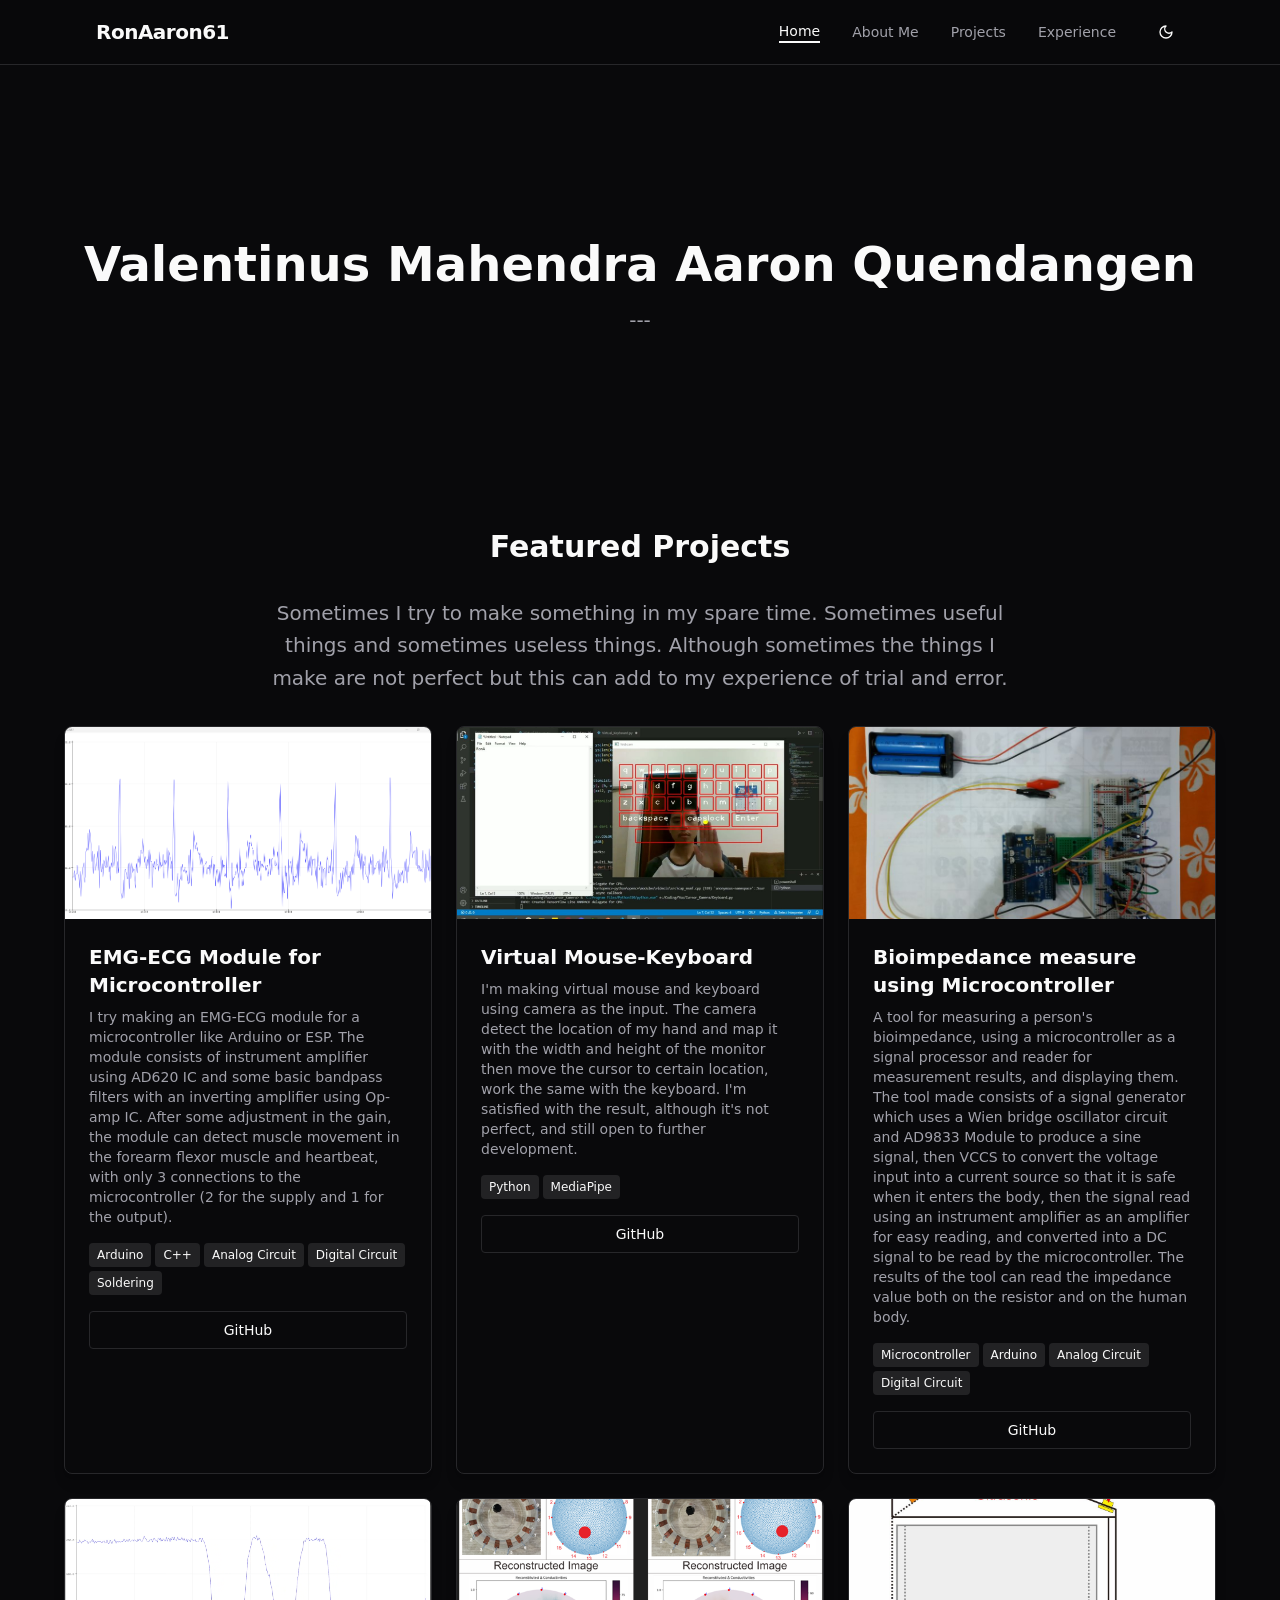
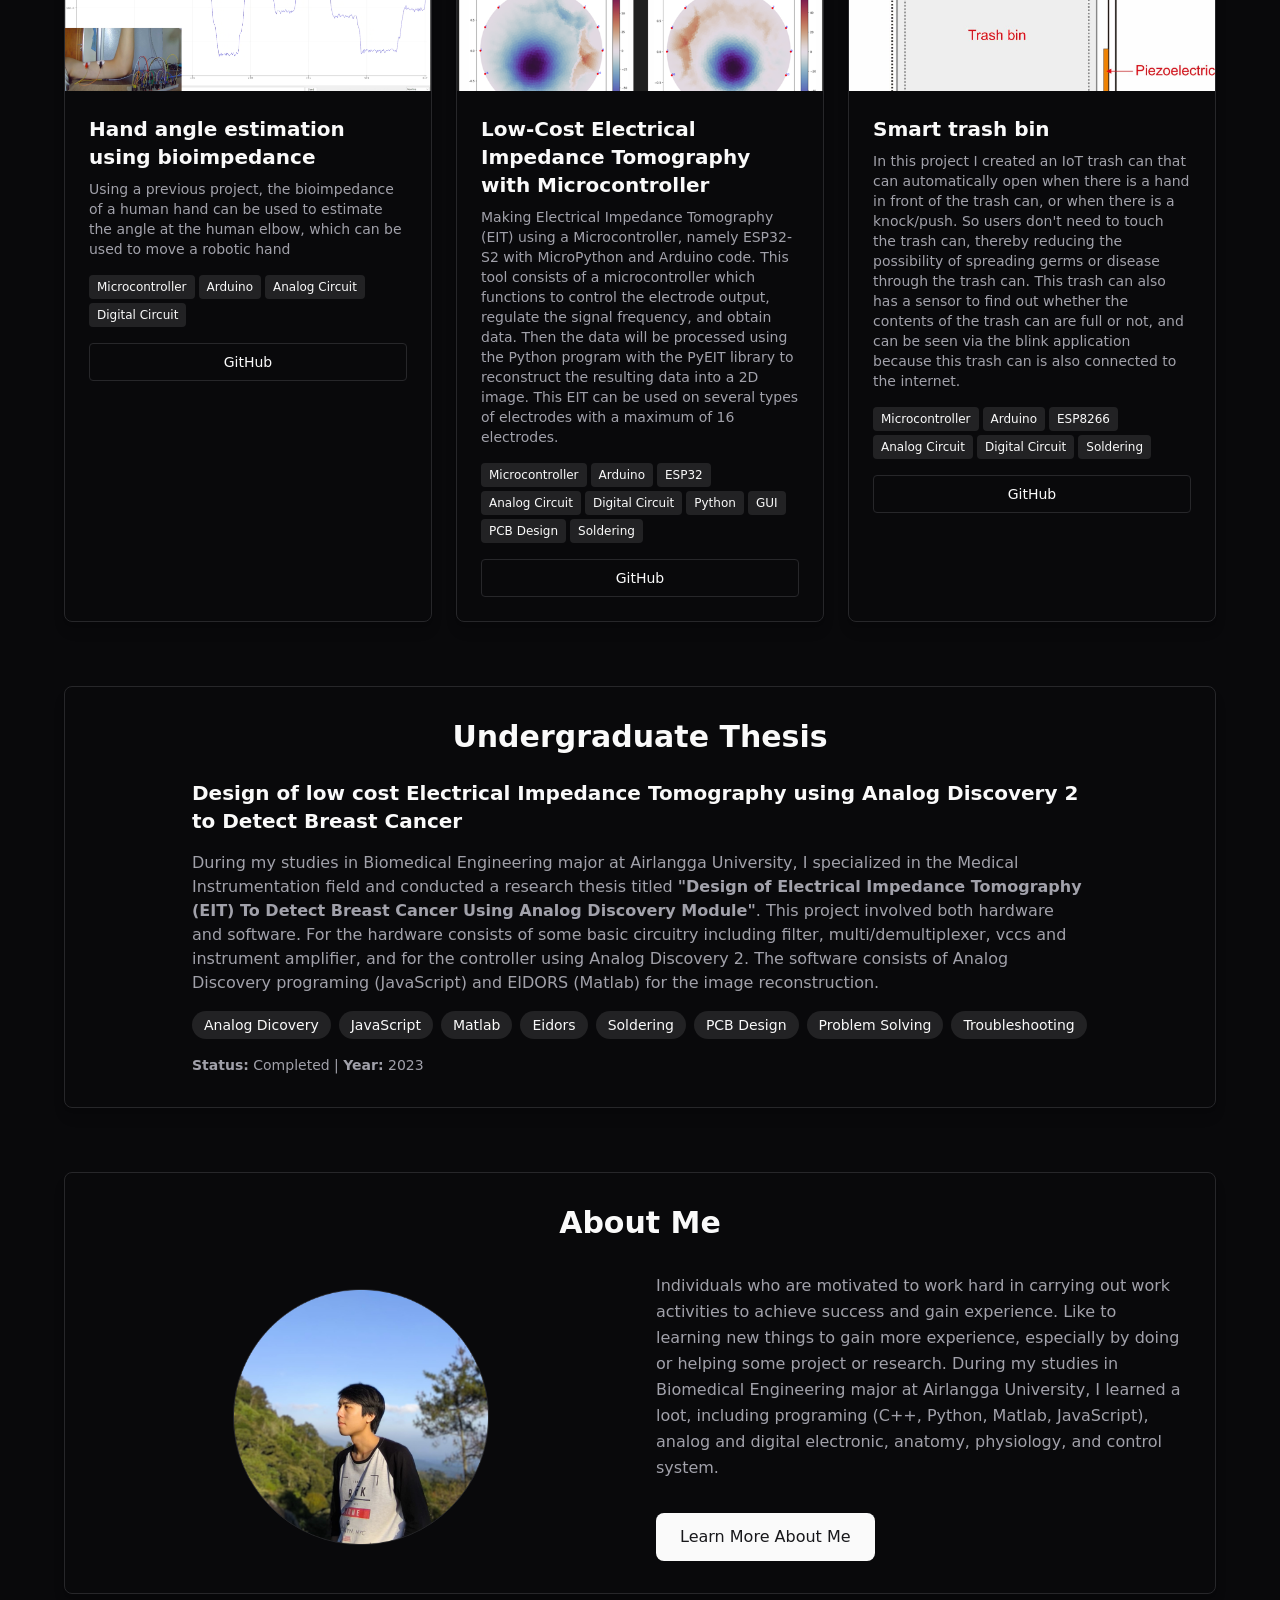
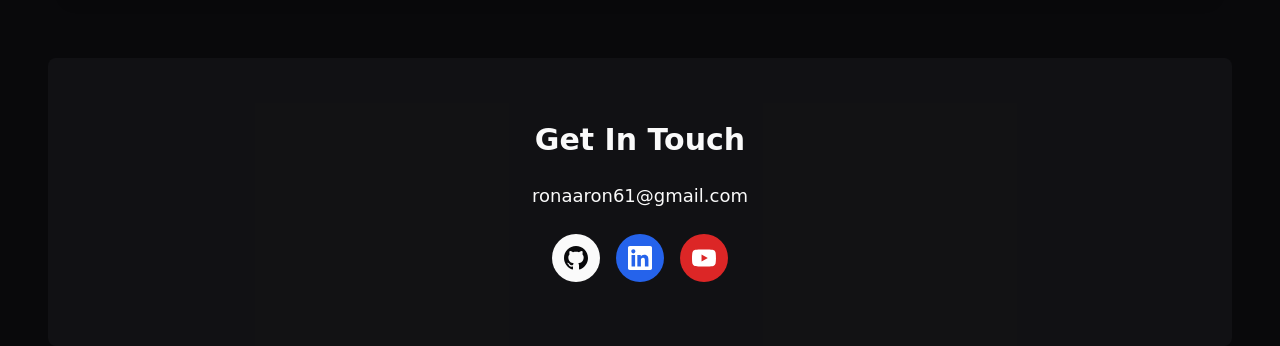
==== index.html @ f3588065 "Demo Link Updated" ====
<!DOCTYPE html>
<html lang="en">

<head>
  <meta charset="UTF-8" />
  <meta name="viewport" content="width=device-width, initial-scale=1.0" />
  <title>RonAaron61</title>
  <meta name="description"
    content="ronaaron, ronaaron61, eit, electrical impedance tomography, valentinus mahendra aaron quendangen" />
  <link rel="icon" type="image/x-icon" href="/logo_placeholder.ico" />
  <link rel="icon" href="/favicon.ico">
  <meta name="author" content="Lovable" />

  <meta property="og:title" content="obsidian-folio-nightfall" />
  <meta property="og:description" content="vmaq" />
  <meta property="og:type" content="website" />
  <meta property="og:image" content="/logo_placeholder.ico" />
  <script type="module" crossorigin src="/assets/index-S29OQeHB.js"></script>
  <link rel="stylesheet" crossorigin href="/assets/index-B8aSHGaf.css">
</head>

<body>
  <div id="root"></div>
</body>

</html>
---- assets/index-B8aSHGaf.css ----
*,:before,:after{--tw-border-spacing-x: 0;--tw-border-spacing-y: 0;--tw-translate-x: 0;--tw-translate-y: 0;--tw-rotate: 0;--tw-skew-x: 0;--tw-skew-y: 0;--tw-scale-x: 1;--tw-scale-y: 1;--tw-pan-x: ;--tw-pan-y: ;--tw-pinch-zoom: ;--tw-scroll-snap-strictness: proximity;--tw-gradient-from-position: ;--tw-gradient-via-position: ;--tw-gradient-to-position: ;--tw-ordinal: ;--tw-slashed-zero: ;--tw-numeric-figure: ;--tw-numeric-spacing: ;--tw-numeric-fraction: ;--tw-ring-inset: ;--tw-ring-offset-width: 0px;--tw-ring-offset-color: #fff;--tw-ring-color: rgb(59 130 246 / .5);--tw-ring-offset-shadow: 0 0 #0000;--tw-ring-shadow: 0 0 #0000;--tw-shadow: 0 0 #0000;--tw-shadow-colored: 0 0 #0000;--tw-blur: ;--tw-brightness: ;--tw-contrast: ;--tw-grayscale: ;--tw-hue-rotate: ;--tw-invert: ;--tw-saturate: ;--tw-sepia: ;--tw-drop-shadow: ;--tw-backdrop-blur: ;--tw-backdrop-brightness: ;--tw-backdrop-contrast: ;--tw-backdrop-grayscale: ;--tw-backdrop-hue-rotate: ;--tw-backdrop-invert: ;--tw-backdrop-opacity: ;--tw-backdrop-saturate: ;--tw-backdrop-sepia: ;--tw-contain-size: ;--tw-contain-layout: ;--tw-contain-paint: ;--tw-contain-style: }::backdrop{--tw-border-spacing-x: 0;--tw-border-spacing-y: 0;--tw-translate-x: 0;--tw-translate-y: 0;--tw-rotate: 0;--tw-skew-x: 0;--tw-skew-y: 0;--tw-scale-x: 1;--tw-scale-y: 1;--tw-pan-x: ;--tw-pan-y: ;--tw-pinch-zoom: ;--tw-scroll-snap-strictness: proximity;--tw-gradient-from-position: ;--tw-gradient-via-position: ;--tw-gradient-to-position: ;--tw-ordinal: ;--tw-slashed-zero: ;--tw-numeric-figure: ;--tw-numeric-spacing: ;--tw-numeric-fraction: ;--tw-ring-inset: ;--tw-ring-offset-width: 0px;--tw-ring-offset-color: #fff;--tw-ring-color: rgb(59 130 246 / .5);--tw-ring-offset-shadow: 0 0 #0000;--tw-ring-shadow: 0 0 #0000;--tw-shadow: 0 0 #0000;--tw-shadow-colored: 0 0 #0000;--tw-blur: ;--tw-brightness: ;--tw-contrast: ;--tw-grayscale: ;--tw-hue-rotate: ;--tw-invert: ;--tw-saturate: ;--tw-sepia: ;--tw-drop-shadow: ;--tw-backdrop-blur: ;--tw-backdrop-brightness: ;--tw-backdrop-contrast: ;--tw-backdrop-grayscale: ;--tw-backdrop-hue-rotate: ;--tw-backdrop-invert: ;--tw-backdrop-opacity: ;--tw-backdrop-saturate: ;--tw-backdrop-sepia: ;--tw-contain-size: ;--tw-contain-layout: ;--tw-contain-paint: ;--tw-contain-style: }*,:before,:after{box-sizing:border-box;border-width:0;border-style:solid;border-color:#e5e7eb}:before,:after{--tw-content: ""}html,:host{line-height:1.5;-webkit-text-size-adjust:100%;-moz-tab-size:4;-o-tab-size:4;tab-size:4;font-family:ui-sans-serif,system-ui,sans-serif,"Apple Color Emoji","Segoe UI Emoji",Segoe UI Symbol,"Noto Color Emoji";font-feature-settings:normal;font-variation-settings:normal;-webkit-tap-highlight-color:transparent}body{margin:0;line-height:inherit}hr{height:0;color:inherit;border-top-width:1px}abbr:where([title]){-webkit-text-decoration:underline dotted;text-decoration:underline dotted}h1,h2,h3,h4,h5,h6{font-size:inherit;font-weight:inherit}a{color:inherit;text-decoration:inherit}b,strong{font-weight:bolder}code,kbd,samp,pre{font-family:ui-monospace,SFMono-Regular,Menlo,Monaco,Consolas,Liberation Mono,Courier New,monospace;font-feature-settings:normal;font-variation-settings:normal;font-size:1em}small{font-size:80%}sub,sup{font-size:75%;line-height:0;position:relative;vertical-align:baseline}sub{bottom:-.25em}sup{top:-.5em}table{text-indent:0;border-color:inherit;border-collapse:collapse}button,input,optgroup,select,textarea{font-family:inherit;font-feature-settings:inherit;font-variation-settings:inherit;font-size:100%;font-weight:inherit;line-height:inherit;letter-spacing:inherit;color:inherit;margin:0;padding:0}button,select{text-transform:none}button,input:where([type=button]),input:where([type=reset]),input:where([type=submit]){-webkit-appearance:button;background-color:transparent;background-image:none}:-moz-focusring{outline:auto}:-moz-ui-invalid{box-shadow:none}progress{vertical-align:baseline}::-webkit-inner-spin-button,::-webkit-outer-spin-button{height:auto}[type=search]{-webkit-appearance:textfield;outline-offset:-2px}::-webkit-search-decoration{-webkit-appearance:none}::-webkit-file-upload-button{-webkit-appearance:button;font:inherit}summary{display:list-item}blockquote,dl,dd,h1,h2,h3,h4,h5,h6,hr,figure,p,pre{margin:0}fieldset{margin:0;padding:0}legend{padding:0}ol,ul,menu{list-style:none;margin:0;padding:0}dialog{padding:0}textarea{resize:vertical}input::-moz-placeholder,textarea::-moz-placeholder{opacity:1;color:#9ca3af}input::placeholder,textarea::placeholder{opacity:1;color:#9ca3af}button,[role=button]{cursor:pointer}:disabled{cursor:default}img,svg,video,canvas,audio,iframe,embed,object{display:block;vertical-align:middle}img,video{max-width:100%;height:auto}[hidden]:where(:not([hidden=until-found])){display:none}:root{--background: 0 0% 100%;--foreground: 240 10% 3.9%;--card: 0 0% 100%;--card-foreground: 240 10% 3.9%;--popover: 0 0% 100%;--popover-foreground: 240 10% 3.9%;--primary: 240 5.9% 10%;--primary-foreground: 0 0% 98%;--secondary: 240 4.8% 95.9%;--secondary-foreground: 240 5.9% 10%;--muted: 240 4.8% 95.9%;--muted-foreground: 240 3.8% 46.1%;--accent: 240 4.8% 95.9%;--accent-foreground: 240 5.9% 10%;--destructive: 0 84.2% 60.2%;--destructive-foreground: 0 0% 98%;--border: 240 5.9% 90%;--input: 240 5.9% 90%;--ring: 240 5.9% 10%;--radius: .5rem;--sidebar-background: 0 0% 98%;--sidebar-foreground: 240 5.3% 26.1%;--sidebar-primary: 240 5.9% 10%;--sidebar-primary-foreground: 0 0% 98%;--sidebar-accent: 240 4.8% 95.9%;--sidebar-accent-foreground: 240 5.9% 10%;--sidebar-border: 220 13% 91%;--sidebar-ring: 217.2 91.2% 59.8%}.dark{--background: 240 10% 3.9%;--foreground: 0 0% 98%;--card: 240 10% 3.9%;--card-foreground: 0 0% 98%;--popover: 240 10% 3.9%;--popover-foreground: 0 0% 98%;--primary: 0 0% 98%;--primary-foreground: 240 5.9% 10%;--secondary: 240 3.7% 15.9%;--secondary-foreground: 0 0% 98%;--muted: 240 3.7% 15.9%;--muted-foreground: 240 5% 64.9%;--accent: 240 3.7% 15.9%;--accent-foreground: 0 0% 98%;--destructive: 0 62.8% 30.6%;--destructive-foreground: 0 0% 98%;--border: 240 3.7% 15.9%;--input: 240 3.7% 15.9%;--ring: 240 4.9% 83.9%;--sidebar-background: 240 5.9% 10%;--sidebar-foreground: 240 4.8% 95.9%;--sidebar-primary: 224.3 76.3% 48%;--sidebar-primary-foreground: 0 0% 100%;--sidebar-accent: 240 3.7% 15.9%;--sidebar-accent-foreground: 240 4.8% 95.9%;--sidebar-border: 240 3.7% 15.9%;--sidebar-ring: 217.2 91.2% 59.8%}*{border-color:hsl(var(--border))}body{background-color:hsl(var(--background));color:hsl(var(--foreground))}.sr-only{position:absolute;width:1px;height:1px;padding:0;margin:-1px;overflow:hidden;clip:rect(0,0,0,0);white-space:nowrap;border-width:0}.pointer-events-none{pointer-events:none}.pointer-events-auto{pointer-events:auto}.visible{visibility:visible}.invisible{visibility:hidden}.fixed{position:fixed}.absolute{position:absolute}.relative{position:relative}.inset-0{top:0;right:0;bottom:0;left:0}.inset-x-0{left:0;right:0}.inset-y-0{top:0;bottom:0}.-bottom-12{bottom:-3rem}.-left-12{left:-3rem}.-right-12{right:-3rem}.-top-12{top:-3rem}.bottom-0{bottom:0}.left-0{left:0}.left-1{left:.25rem}.left-1\/2{left:50%}.left-2{left:.5rem}.left-\[50\%\]{left:50%}.right-0{right:0}.right-1{right:.25rem}.right-2{right:.5rem}.right-3{right:.75rem}.right-4{right:1rem}.top-0{top:0}.top-1\.5{top:.375rem}.top-1\/2{top:50%}.top-2{top:.5rem}.top-3\.5{top:.875rem}.top-4{top:1rem}.top-\[1px\]{top:1px}.top-\[50\%\]{top:50%}.top-\[60\%\]{top:60%}.top-full{top:100%}.z-10{z-index:10}.z-20{z-index:20}.z-50{z-index:50}.z-\[100\]{z-index:100}.z-\[1\]{z-index:1}.-mx-1{margin-left:-.25rem;margin-right:-.25rem}.-mx-4{margin-left:-1rem;margin-right:-1rem}.mx-2{margin-left:.5rem;margin-right:.5rem}.mx-3\.5{margin-left:.875rem;margin-right:.875rem}.mx-auto{margin-left:auto;margin-right:auto}.my-0\.5{margin-top:.125rem;margin-bottom:.125rem}.my-1{margin-top:.25rem;margin-bottom:.25rem}.-ml-4{margin-left:-1rem}.-mt-4{margin-top:-1rem}.mb-1{margin-bottom:.25rem}.mb-12{margin-bottom:3rem}.mb-16{margin-bottom:4rem}.mb-2{margin-bottom:.5rem}.mb-3{margin-bottom:.75rem}.mb-4{margin-bottom:1rem}.mb-48{margin-bottom:12rem}.mb-5{margin-bottom:1.25rem}.mb-6{margin-bottom:1.5rem}.mb-8{margin-bottom:2rem}.ml-1{margin-left:.25rem}.ml-auto{margin-left:auto}.mr-2{margin-right:.5rem}.mt-0{margin-top:0}.mt-1{margin-top:.25rem}.mt-1\.5{margin-top:.375rem}.mt-14{margin-top:3.5rem}.mt-16{margin-top:4rem}.mt-2{margin-top:.5rem}.mt-24{margin-top:6rem}.mt-4{margin-top:1rem}.mt-40{margin-top:10rem}.mt-6{margin-top:1.5rem}.mt-auto{margin-top:auto}.block{display:block}.inline-block{display:inline-block}.flex{display:flex}.inline-flex{display:inline-flex}.table{display:table}.grid{display:grid}.contents{display:contents}.hidden{display:none}.aspect-square{aspect-ratio:1 / 1}.aspect-video{aspect-ratio:16 / 9}.size-4{width:1rem;height:1rem}.h-1\.5{height:.375rem}.h-10{height:2.5rem}.h-11{height:2.75rem}.h-12{height:3rem}.h-16{height:4rem}.h-2{height:.5rem}.h-2\.5{height:.625rem}.h-24{height:6rem}.h-3{height:.75rem}.h-3\.5{height:.875rem}.h-4{height:1rem}.h-48{height:12rem}.h-5{height:1.25rem}.h-6{height:1.5rem}.h-64{height:16rem}.h-7{height:1.75rem}.h-8{height:2rem}.h-9{height:2.25rem}.h-\[1\.2rem\]{height:1.2rem}.h-\[1px\]{height:1px}.h-\[var\(--radix-navigation-menu-viewport-height\)\]{height:var(--radix-navigation-menu-viewport-height)}.h-\[var\(--radix-select-trigger-height\)\]{height:var(--radix-select-trigger-height)}.h-auto{height:auto}.h-full{height:100%}.h-px{height:1px}.h-svh{height:100svh}.max-h-96{max-height:24rem}.max-h-\[300px\]{max-height:300px}.max-h-full{max-height:100%}.max-h-screen{max-height:100vh}.min-h-0{min-height:0px}.min-h-\[80px\]{min-height:80px}.min-h-screen{min-height:100vh}.min-h-svh{min-height:100svh}.w-0{width:0px}.w-1{width:.25rem}.w-10{width:2.5rem}.w-11{width:2.75rem}.w-12{width:3rem}.w-2{width:.5rem}.w-2\.5{width:.625rem}.w-24{width:6rem}.w-3{width:.75rem}.w-3\.5{width:.875rem}.w-3\/4{width:75%}.w-4{width:1rem}.w-5{width:1.25rem}.w-6{width:1.5rem}.w-64{width:16rem}.w-7{width:1.75rem}.w-72{width:18rem}.w-8{width:2rem}.w-9{width:2.25rem}.w-\[--sidebar-width\]{width:var(--sidebar-width)}.w-\[1\.2rem\]{width:1.2rem}.w-\[100px\]{width:100px}.w-\[1px\]{width:1px}.w-auto{width:auto}.w-full{width:100%}.w-max{width:-moz-max-content;width:max-content}.w-px{width:1px}.min-w-0{min-width:0px}.min-w-5{min-width:1.25rem}.min-w-\[12rem\]{min-width:12rem}.min-w-\[8rem\]{min-width:8rem}.min-w-\[var\(--radix-select-trigger-width\)\]{min-width:var(--radix-select-trigger-width)}.max-w-2xl{max-width:42rem}.max-w-3xl{max-width:48rem}.max-w-4xl{max-width:56rem}.max-w-6xl{max-width:72rem}.max-w-\[--skeleton-width\]{max-width:var(--skeleton-width)}.max-w-full{max-width:100%}.max-w-lg{max-width:32rem}.max-w-max{max-width:-moz-max-content;max-width:max-content}.flex-1{flex:1 1 0%}.flex-shrink-0,.shrink-0{flex-shrink:0}.grow{flex-grow:1}.grow-0{flex-grow:0}.basis-full{flex-basis:100%}.caption-bottom{caption-side:bottom}.border-collapse{border-collapse:collapse}.-translate-x-1\/2{--tw-translate-x: -50%;transform:translate(var(--tw-translate-x),var(--tw-translate-y)) rotate(var(--tw-rotate)) skew(var(--tw-skew-x)) skewY(var(--tw-skew-y)) scaleX(var(--tw-scale-x)) scaleY(var(--tw-scale-y))}.-translate-x-px{--tw-translate-x: -1px;transform:translate(var(--tw-translate-x),var(--tw-translate-y)) rotate(var(--tw-rotate)) skew(var(--tw-skew-x)) skewY(var(--tw-skew-y)) scaleX(var(--tw-scale-x)) scaleY(var(--tw-scale-y))}.-translate-y-1\/2{--tw-translate-y: -50%;transform:translate(var(--tw-translate-x),var(--tw-translate-y)) rotate(var(--tw-rotate)) skew(var(--tw-skew-x)) skewY(var(--tw-skew-y)) scaleX(var(--tw-scale-x)) scaleY(var(--tw-scale-y))}.translate-x-\[-50\%\]{--tw-translate-x: -50%;transform:translate(var(--tw-translate-x),var(--tw-translate-y)) rotate(var(--tw-rotate)) skew(var(--tw-skew-x)) skewY(var(--tw-skew-y)) scaleX(var(--tw-scale-x)) scaleY(var(--tw-scale-y))}.translate-x-px{--tw-translate-x: 1px;transform:translate(var(--tw-translate-x),var(--tw-translate-y)) rotate(var(--tw-rotate)) skew(var(--tw-skew-x)) skewY(var(--tw-skew-y)) scaleX(var(--tw-scale-x)) scaleY(var(--tw-scale-y))}.translate-y-\[-50\%\]{--tw-translate-y: -50%;transform:translate(var(--tw-translate-x),var(--tw-translate-y)) rotate(var(--tw-rotate)) skew(var(--tw-skew-x)) skewY(var(--tw-skew-y)) scaleX(var(--tw-scale-x)) scaleY(var(--tw-scale-y))}.rotate-0{--tw-rotate: 0deg;transform:translate(var(--tw-translate-x),var(--tw-translate-y)) rotate(var(--tw-rotate)) skew(var(--tw-skew-x)) skewY(var(--tw-skew-y)) scaleX(var(--tw-scale-x)) scaleY(var(--tw-scale-y))}.rotate-45{--tw-rotate: 45deg;transform:translate(var(--tw-translate-x),var(--tw-translate-y)) rotate(var(--tw-rotate)) skew(var(--tw-skew-x)) skewY(var(--tw-skew-y)) scaleX(var(--tw-scale-x)) scaleY(var(--tw-scale-y))}.rotate-90{--tw-rotate: 90deg;transform:translate(var(--tw-translate-x),var(--tw-translate-y)) rotate(var(--tw-rotate)) skew(var(--tw-skew-x)) skewY(var(--tw-skew-y)) scaleX(var(--tw-scale-x)) scaleY(var(--tw-scale-y))}.scale-0{--tw-scale-x: 0;--tw-scale-y: 0;transform:translate(var(--tw-translate-x),var(--tw-translate-y)) rotate(var(--tw-rotate)) skew(var(--tw-skew-x)) skewY(var(--tw-skew-y)) scaleX(var(--tw-scale-x)) scaleY(var(--tw-scale-y))}.scale-100{--tw-scale-x: 1;--tw-scale-y: 1;transform:translate(var(--tw-translate-x),var(--tw-translate-y)) rotate(var(--tw-rotate)) skew(var(--tw-skew-x)) skewY(var(--tw-skew-y)) scaleX(var(--tw-scale-x)) scaleY(var(--tw-scale-y))}.transform{transform:translate(var(--tw-translate-x),var(--tw-translate-y)) rotate(var(--tw-rotate)) skew(var(--tw-skew-x)) skewY(var(--tw-skew-y)) scaleX(var(--tw-scale-x)) scaleY(var(--tw-scale-y))}@keyframes pulse{50%{opacity:.5}}.animate-pulse{animation:pulse 2s cubic-bezier(.4,0,.6,1) infinite}.cursor-default{cursor:default}.cursor-pointer{cursor:pointer}.touch-none{touch-action:none}.select-none{-webkit-user-select:none;-moz-user-select:none;user-select:none}.list-inside{list-style-position:inside}.list-disc{list-style-type:disc}.list-none{list-style-type:none}.grid-cols-1{grid-template-columns:repeat(1,minmax(0,1fr))}.flex-row{flex-direction:row}.flex-col{flex-direction:column}.flex-col-reverse{flex-direction:column-reverse}.flex-wrap{flex-wrap:wrap}.items-start{align-items:flex-start}.items-end{align-items:flex-end}.items-center{align-items:center}.items-stretch{align-items:stretch}.justify-center{justify-content:center}.justify-between{justify-content:space-between}.gap-1{gap:.25rem}.gap-1\.5{gap:.375rem}.gap-2{gap:.5rem}.gap-3{gap:.75rem}.gap-4{gap:1rem}.gap-6{gap:1.5rem}.gap-8{gap:2rem}.space-x-1>:not([hidden])~:not([hidden]){--tw-space-x-reverse: 0;margin-right:calc(.25rem * var(--tw-space-x-reverse));margin-left:calc(.25rem * calc(1 - var(--tw-space-x-reverse)))}.space-x-2>:not([hidden])~:not([hidden]){--tw-space-x-reverse: 0;margin-right:calc(.5rem * var(--tw-space-x-reverse));margin-left:calc(.5rem * calc(1 - var(--tw-space-x-reverse)))}.space-x-4>:not([hidden])~:not([hidden]){--tw-space-x-reverse: 0;margin-right:calc(1rem * var(--tw-space-x-reverse));margin-left:calc(1rem * calc(1 - var(--tw-space-x-reverse)))}.space-x-8>:not([hidden])~:not([hidden]){--tw-space-x-reverse: 0;margin-right:calc(2rem * var(--tw-space-x-reverse));margin-left:calc(2rem * calc(1 - var(--tw-space-x-reverse)))}.space-y-1>:not([hidden])~:not([hidden]){--tw-space-y-reverse: 0;margin-top:calc(.25rem * calc(1 - var(--tw-space-y-reverse)));margin-bottom:calc(.25rem * var(--tw-space-y-reverse))}.space-y-1\.5>:not([hidden])~:not([hidden]){--tw-space-y-reverse: 0;margin-top:calc(.375rem * calc(1 - var(--tw-space-y-reverse)));margin-bottom:calc(.375rem * var(--tw-space-y-reverse))}.space-y-12>:not([hidden])~:not([hidden]){--tw-space-y-reverse: 0;margin-top:calc(3rem * calc(1 - var(--tw-space-y-reverse)));margin-bottom:calc(3rem * var(--tw-space-y-reverse))}.space-y-2>:not([hidden])~:not([hidden]){--tw-space-y-reverse: 0;margin-top:calc(.5rem * calc(1 - var(--tw-space-y-reverse)));margin-bottom:calc(.5rem * var(--tw-space-y-reverse))}.space-y-3>:not([hidden])~:not([hidden]){--tw-space-y-reverse: 0;margin-top:calc(.75rem * calc(1 - var(--tw-space-y-reverse)));margin-bottom:calc(.75rem * var(--tw-space-y-reverse))}.space-y-4>:not([hidden])~:not([hidden]){--tw-space-y-reverse: 0;margin-top:calc(1rem * calc(1 - var(--tw-space-y-reverse)));margin-bottom:calc(1rem * var(--tw-space-y-reverse))}.space-y-6>:not([hidden])~:not([hidden]){--tw-space-y-reverse: 0;margin-top:calc(1.5rem * calc(1 - var(--tw-space-y-reverse)));margin-bottom:calc(1.5rem * var(--tw-space-y-reverse))}.overflow-auto{overflow:auto}.overflow-hidden{overflow:hidden}.overflow-y-auto{overflow-y:auto}.overflow-x-hidden{overflow-x:hidden}.whitespace-nowrap{white-space:nowrap}.break-words{overflow-wrap:break-word}.rounded{border-radius:.25rem}.rounded-\[2px\]{border-radius:2px}.rounded-\[inherit\]{border-radius:inherit}.rounded-full{border-radius:9999px}.rounded-lg{border-radius:var(--radius)}.rounded-md{border-radius:calc(var(--radius) - 2px)}.rounded-sm{border-radius:calc(var(--radius) - 4px)}.rounded-t-\[10px\]{border-top-left-radius:10px;border-top-right-radius:10px}.rounded-t-lg{border-top-left-radius:var(--radius);border-top-right-radius:var(--radius)}.rounded-tl-sm{border-top-left-radius:calc(var(--radius) - 4px)}.border{border-width:1px}.border-2{border-width:2px}.border-\[1\.5px\]{border-width:1.5px}.border-y{border-top-width:1px;border-bottom-width:1px}.border-b{border-bottom-width:1px}.border-b-2{border-bottom-width:2px}.border-l{border-left-width:1px}.border-r{border-right-width:1px}.border-t{border-top-width:1px}.border-dashed{border-style:dashed}.border-\[--color-border\]{border-color:var(--color-border)}.border-border{border-color:hsl(var(--border))}.border-border\/50{border-color:hsl(var(--border) / .5)}.border-destructive{border-color:hsl(var(--destructive))}.border-destructive\/50{border-color:hsl(var(--destructive) / .5)}.border-input{border-color:hsl(var(--input))}.border-primary{border-color:hsl(var(--primary))}.border-sidebar-border{border-color:hsl(var(--sidebar-border))}.border-transparent{border-color:transparent}.border-l-transparent{border-left-color:transparent}.border-t-transparent{border-top-color:transparent}.bg-\[--color-bg\]{background-color:var(--color-bg)}.bg-accent{background-color:hsl(var(--accent))}.bg-background{background-color:hsl(var(--background))}.bg-background\/80{background-color:hsl(var(--background) / .8)}.bg-black{--tw-bg-opacity: 1;background-color:rgb(0 0 0 / var(--tw-bg-opacity, 1))}.bg-black\/80{background-color:#000c}.bg-blue-600{--tw-bg-opacity: 1;background-color:rgb(37 99 235 / var(--tw-bg-opacity, 1))}.bg-border{background-color:hsl(var(--border))}.bg-card{background-color:hsl(var(--card))}.bg-destructive{background-color:hsl(var(--destructive))}.bg-foreground{background-color:hsl(var(--foreground))}.bg-gray-100{--tw-bg-opacity: 1;background-color:rgb(243 244 246 / var(--tw-bg-opacity, 1))}.bg-muted{background-color:hsl(var(--muted))}.bg-muted\/30{background-color:hsl(var(--muted) / .3)}.bg-muted\/50{background-color:hsl(var(--muted) / .5)}.bg-popover{background-color:hsl(var(--popover))}.bg-primary{background-color:hsl(var(--primary))}.bg-primary\/10{background-color:hsl(var(--primary) / .1)}.bg-red-600{--tw-bg-opacity: 1;background-color:rgb(220 38 38 / var(--tw-bg-opacity, 1))}.bg-secondary{background-color:hsl(var(--secondary))}.bg-sidebar{background-color:hsl(var(--sidebar-background))}.bg-sidebar-border{background-color:hsl(var(--sidebar-border))}.bg-transparent{background-color:transparent}.bg-opacity-75{--tw-bg-opacity: .75}.fill-blue-500{fill:#3b82f6}.fill-current{fill:currentColor}.fill-gray-500{fill:#6b7280}.fill-green-500{fill:#22c55e}.fill-red-500{fill:#ef4444}.fill-yellow-500{fill:#eab308}.object-cover{-o-object-fit:cover;object-fit:cover}.p-0{padding:0}.p-1{padding:.25rem}.p-2{padding:.5rem}.p-3{padding:.75rem}.p-4{padding:1rem}.p-6{padding:1.5rem}.p-8{padding:2rem}.p-\[1px\]{padding:1px}.px-1{padding-left:.25rem;padding-right:.25rem}.px-2{padding-left:.5rem;padding-right:.5rem}.px-2\.5{padding-left:.625rem;padding-right:.625rem}.px-3{padding-left:.75rem;padding-right:.75rem}.px-4{padding-left:1rem;padding-right:1rem}.px-5{padding-left:1.25rem;padding-right:1.25rem}.px-6{padding-left:1.5rem;padding-right:1.5rem}.px-8{padding-left:2rem;padding-right:2rem}.py-0\.5{padding-top:.125rem;padding-bottom:.125rem}.py-1{padding-top:.25rem;padding-bottom:.25rem}.py-1\.5{padding-top:.375rem;padding-bottom:.375rem}.py-16{padding-top:4rem;padding-bottom:4rem}.py-2{padding-top:.5rem;padding-bottom:.5rem}.py-3{padding-top:.75rem;padding-bottom:.75rem}.py-4{padding-top:1rem;padding-bottom:1rem}.py-6{padding-top:1.5rem;padding-bottom:1.5rem}.pb-3{padding-bottom:.75rem}.pb-4{padding-bottom:1rem}.pl-2\.5{padding-left:.625rem}.pl-4{padding-left:1rem}.pl-6{padding-left:1.5rem}.pl-8{padding-left:2rem}.pr-2{padding-right:.5rem}.pr-2\.5{padding-right:.625rem}.pr-8{padding-right:2rem}.pt-0{padding-top:0}.pt-1{padding-top:.25rem}.pt-2{padding-top:.5rem}.pt-20{padding-top:5rem}.pt-3{padding-top:.75rem}.pt-4{padding-top:1rem}.text-left{text-align:left}.text-center{text-align:center}.align-middle{vertical-align:middle}.font-mono{font-family:ui-monospace,SFMono-Regular,Menlo,Monaco,Consolas,Liberation Mono,Courier New,monospace}.text-2xl{font-size:1.5rem;line-height:2rem}.text-3xl{font-size:1.875rem;line-height:2.25rem}.text-4xl{font-size:2.25rem;line-height:2.5rem}.text-5xl{font-size:3rem;line-height:1}.text-\[0\.8rem\]{font-size:.8rem}.text-base{font-size:1rem;line-height:1.5rem}.text-lg{font-size:1.125rem;line-height:1.75rem}.text-sm{font-size:.875rem;line-height:1.25rem}.text-xl{font-size:1.25rem;line-height:1.75rem}.text-xs{font-size:.75rem;line-height:1rem}.font-bold{font-weight:700}.font-medium{font-weight:500}.font-normal{font-weight:400}.font-semibold{font-weight:600}.tabular-nums{--tw-numeric-spacing: tabular-nums;font-variant-numeric:var(--tw-ordinal) var(--tw-slashed-zero) var(--tw-numeric-figure) var(--tw-numeric-spacing) var(--tw-numeric-fraction)}.leading-none{line-height:1}.leading-relaxed{line-height:1.625}.tracking-tight{letter-spacing:-.025em}.tracking-widest{letter-spacing:.1em}.text-accent-foreground{color:hsl(var(--accent-foreground))}.text-background{color:hsl(var(--background))}.text-blue-500{--tw-text-opacity: 1;color:rgb(59 130 246 / var(--tw-text-opacity, 1))}.text-blue-600{--tw-text-opacity: 1;color:rgb(37 99 235 / var(--tw-text-opacity, 1))}.text-card-foreground{color:hsl(var(--card-foreground))}.text-current{color:currentColor}.text-destructive{color:hsl(var(--destructive))}.text-destructive-foreground{color:hsl(var(--destructive-foreground))}.text-foreground{color:hsl(var(--foreground))}.text-foreground\/50{color:hsl(var(--foreground) / .5)}.text-gray-500{--tw-text-opacity: 1;color:rgb(107 114 128 / var(--tw-text-opacity, 1))}.text-gray-600{--tw-text-opacity: 1;color:rgb(75 85 99 / var(--tw-text-opacity, 1))}.text-green-500{--tw-text-opacity: 1;color:rgb(34 197 94 / var(--tw-text-opacity, 1))}.text-green-600{--tw-text-opacity: 1;color:rgb(22 163 74 / var(--tw-text-opacity, 1))}.text-muted-foreground{color:hsl(var(--muted-foreground))}.text-popover-foreground{color:hsl(var(--popover-foreground))}.text-primary{color:hsl(var(--primary))}.text-primary-foreground{color:hsl(var(--primary-foreground))}.text-red-500{--tw-text-opacity: 1;color:rgb(239 68 68 / var(--tw-text-opacity, 1))}.text-red-600{--tw-text-opacity: 1;color:rgb(220 38 38 / var(--tw-text-opacity, 1))}.text-secondary-foreground{color:hsl(var(--secondary-foreground))}.text-sidebar-foreground{color:hsl(var(--sidebar-foreground))}.text-sidebar-foreground\/70{color:hsl(var(--sidebar-foreground) / .7)}.text-white{--tw-text-opacity: 1;color:rgb(255 255 255 / var(--tw-text-opacity, 1))}.text-yellow-500{--tw-text-opacity: 1;color:rgb(234 179 8 / var(--tw-text-opacity, 1))}.text-yellow-600{--tw-text-opacity: 1;color:rgb(202 138 4 / var(--tw-text-opacity, 1))}.underline{text-decoration-line:underline}.underline-offset-4{text-underline-offset:4px}.opacity-0{opacity:0}.opacity-50{opacity:.5}.opacity-60{opacity:.6}.opacity-70{opacity:.7}.opacity-90{opacity:.9}.shadow-\[0_0_0_1px_hsl\(var\(--sidebar-border\)\)\]{--tw-shadow: 0 0 0 1px hsl(var(--sidebar-border));--tw-shadow-colored: 0 0 0 1px var(--tw-shadow-color);box-shadow:var(--tw-ring-offset-shadow, 0 0 #0000),var(--tw-ring-shadow, 0 0 #0000),var(--tw-shadow)}.shadow-lg{--tw-shadow: 0 10px 15px -3px rgb(0 0 0 / .1), 0 4px 6px -4px rgb(0 0 0 / .1);--tw-shadow-colored: 0 10px 15px -3px var(--tw-shadow-color), 0 4px 6px -4px var(--tw-shadow-color);box-shadow:var(--tw-ring-offset-shadow, 0 0 #0000),var(--tw-ring-shadow, 0 0 #0000),var(--tw-shadow)}.shadow-md{--tw-shadow: 0 4px 6px -1px rgb(0 0 0 / .1), 0 2px 4px -2px rgb(0 0 0 / .1);--tw-shadow-colored: 0 4px 6px -1px var(--tw-shadow-color), 0 2px 4px -2px var(--tw-shadow-color);box-shadow:var(--tw-ring-offset-shadow, 0 0 #0000),var(--tw-ring-shadow, 0 0 #0000),var(--tw-shadow)}.shadow-none{--tw-shadow: 0 0 #0000;--tw-shadow-colored: 0 0 #0000;box-shadow:var(--tw-ring-offset-shadow, 0 0 #0000),var(--tw-ring-shadow, 0 0 #0000),var(--tw-shadow)}.shadow-sm{--tw-shadow: 0 1px 2px 0 rgb(0 0 0 / .05);--tw-shadow-colored: 0 1px 2px 0 var(--tw-shadow-color);box-shadow:var(--tw-ring-offset-shadow, 0 0 #0000),var(--tw-ring-shadow, 0 0 #0000),var(--tw-shadow)}.shadow-xl{--tw-shadow: 0 20px 25px -5px rgb(0 0 0 / .1), 0 8px 10px -6px rgb(0 0 0 / .1);--tw-shadow-colored: 0 20px 25px -5px var(--tw-shadow-color), 0 8px 10px -6px var(--tw-shadow-color);box-shadow:var(--tw-ring-offset-shadow, 0 0 #0000),var(--tw-ring-shadow, 0 0 #0000),var(--tw-shadow)}.outline-none{outline:2px solid transparent;outline-offset:2px}.outline{outline-style:solid}.ring-0{--tw-ring-offset-shadow: var(--tw-ring-inset) 0 0 0 var(--tw-ring-offset-width) var(--tw-ring-offset-color);--tw-ring-shadow: var(--tw-ring-inset) 0 0 0 calc(0px + var(--tw-ring-offset-width)) var(--tw-ring-color);box-shadow:var(--tw-ring-offset-shadow),var(--tw-ring-shadow),var(--tw-shadow, 0 0 #0000)}.ring-2{--tw-ring-offset-shadow: var(--tw-ring-inset) 0 0 0 var(--tw-ring-offset-width) var(--tw-ring-offset-color);--tw-ring-shadow: var(--tw-ring-inset) 0 0 0 calc(2px + var(--tw-ring-offset-width)) var(--tw-ring-color);box-shadow:var(--tw-ring-offset-shadow),var(--tw-ring-shadow),var(--tw-shadow, 0 0 #0000)}.ring-ring{--tw-ring-color: hsl(var(--ring))}.ring-sidebar-ring{--tw-ring-color: hsl(var(--sidebar-ring))}.ring-offset-background{--tw-ring-offset-color: hsl(var(--background))}.filter{filter:var(--tw-blur) var(--tw-brightness) var(--tw-contrast) var(--tw-grayscale) var(--tw-hue-rotate) var(--tw-invert) var(--tw-saturate) var(--tw-sepia) var(--tw-drop-shadow)}.backdrop-blur-md{--tw-backdrop-blur: blur(12px);-webkit-backdrop-filter:var(--tw-backdrop-blur) var(--tw-backdrop-brightness) var(--tw-backdrop-contrast) var(--tw-backdrop-grayscale) var(--tw-backdrop-hue-rotate) var(--tw-backdrop-invert) var(--tw-backdrop-opacity) var(--tw-backdrop-saturate) var(--tw-backdrop-sepia);backdrop-filter:var(--tw-backdrop-blur) var(--tw-backdrop-brightness) var(--tw-backdrop-contrast) var(--tw-backdrop-grayscale) var(--tw-backdrop-hue-rotate) var(--tw-backdrop-invert) var(--tw-backdrop-opacity) var(--tw-backdrop-saturate) var(--tw-backdrop-sepia)}.transition{transition-property:color,background-color,border-color,text-decoration-color,fill,stroke,opacity,box-shadow,transform,filter,-webkit-backdrop-filter;transition-property:color,background-color,border-color,text-decoration-color,fill,stroke,opacity,box-shadow,transform,filter,backdrop-filter;transition-property:color,background-color,border-color,text-decoration-color,fill,stroke,opacity,box-shadow,transform,filter,backdrop-filter,-webkit-backdrop-filter;transition-timing-function:cubic-bezier(.4,0,.2,1);transition-duration:.15s}.transition-\[left\,right\,width\]{transition-property:left,right,width;transition-timing-function:cubic-bezier(.4,0,.2,1);transition-duration:.15s}.transition-\[margin\,opa\]{transition-property:margin,opa;transition-timing-function:cubic-bezier(.4,0,.2,1);transition-duration:.15s}.transition-\[width\,height\,padding\]{transition-property:width,height,padding;transition-timing-function:cubic-bezier(.4,0,.2,1);transition-duration:.15s}.transition-\[width\]{transition-property:width;transition-timing-function:cubic-bezier(.4,0,.2,1);transition-duration:.15s}.transition-all{transition-property:all;transition-timing-function:cubic-bezier(.4,0,.2,1);transition-duration:.15s}.transition-colors{transition-property:color,background-color,border-color,text-decoration-color,fill,stroke;transition-timing-function:cubic-bezier(.4,0,.2,1);transition-duration:.15s}.transition-opacity{transition-property:opacity;transition-timing-function:cubic-bezier(.4,0,.2,1);transition-duration:.15s}.transition-shadow{transition-property:box-shadow;transition-timing-function:cubic-bezier(.4,0,.2,1);transition-duration:.15s}.transition-transform{transition-property:transform;transition-timing-function:cubic-bezier(.4,0,.2,1);transition-duration:.15s}.duration-1000{transition-duration:1s}.duration-200{transition-duration:.2s}.duration-300{transition-duration:.3s}.ease-in-out{transition-timing-function:cubic-bezier(.4,0,.2,1)}.ease-linear{transition-timing-function:linear}@keyframes enter{0%{opacity:var(--tw-enter-opacity, 1);transform:translate3d(var(--tw-enter-translate-x, 0),var(--tw-enter-translate-y, 0),0) scale3d(var(--tw-enter-scale, 1),var(--tw-enter-scale, 1),var(--tw-enter-scale, 1)) rotate(var(--tw-enter-rotate, 0))}}@keyframes exit{to{opacity:var(--tw-exit-opacity, 1);transform:translate3d(var(--tw-exit-translate-x, 0),var(--tw-exit-translate-y, 0),0) scale3d(var(--tw-exit-scale, 1),var(--tw-exit-scale, 1),var(--tw-exit-scale, 1)) rotate(var(--tw-exit-rotate, 0))}}.animate-in{animation-name:enter;animation-duration:.15s;--tw-enter-opacity: initial;--tw-enter-scale: initial;--tw-enter-rotate: initial;--tw-enter-translate-x: initial;--tw-enter-translate-y: initial}.fade-in-0{--tw-enter-opacity: 0}.fade-in-80{--tw-enter-opacity: .8}.zoom-in-95{--tw-enter-scale: .95}.duration-1000{animation-duration:1s}.duration-200{animation-duration:.2s}.duration-300{animation-duration:.3s}.ease-in-out{animation-timing-function:cubic-bezier(.4,0,.2,1)}.ease-linear{animation-timing-function:linear}::-webkit-scrollbar{width:8px}::-webkit-scrollbar-track{background-color:hsl(var(--muted))}::-webkit-scrollbar-thumb{border-radius:9999px;background-color:hsl(var(--muted-foreground) / .3)}::-webkit-scrollbar-thumb:hover{background-color:hsl(var(--muted-foreground) / .5)}.file\:border-0::file-selector-button{border-width:0px}.file\:bg-transparent::file-selector-button{background-color:transparent}.file\:text-sm::file-selector-button{font-size:.875rem;line-height:1.25rem}.file\:font-medium::file-selector-button{font-weight:500}.file\:text-foreground::file-selector-button{color:hsl(var(--foreground))}.placeholder\:text-muted-foreground::-moz-placeholder{color:hsl(var(--muted-foreground))}.placeholder\:text-muted-foreground::placeholder{color:hsl(var(--muted-foreground))}.after\:absolute:after{content:var(--tw-content);position:absolute}.after\:-inset-2:after{content:var(--tw-content);top:-.5rem;right:-.5rem;bottom:-.5rem;left:-.5rem}.after\:inset-y-0:after{content:var(--tw-content);top:0;bottom:0}.after\:left-1\/2:after{content:var(--tw-content);left:50%}.after\:w-1:after{content:var(--tw-content);width:.25rem}.after\:w-\[2px\]:after{content:var(--tw-content);width:2px}.after\:-translate-x-1\/2:after{content:var(--tw-content);--tw-translate-x: -50%;transform:translate(var(--tw-translate-x),var(--tw-translate-y)) rotate(var(--tw-rotate)) skew(var(--tw-skew-x)) skewY(var(--tw-skew-y)) scaleX(var(--tw-scale-x)) scaleY(var(--tw-scale-y))}.first\:rounded-l-md:first-child{border-top-left-radius:calc(var(--radius) - 2px);border-bottom-left-radius:calc(var(--radius) - 2px)}.first\:border-l:first-child{border-left-width:1px}.last\:rounded-r-md:last-child{border-top-right-radius:calc(var(--radius) - 2px);border-bottom-right-radius:calc(var(--radius) - 2px)}.focus-within\:relative:focus-within{position:relative}.focus-within\:z-20:focus-within{z-index:20}.hover\:-translate-y-1:hover{--tw-translate-y: -.25rem;transform:translate(var(--tw-translate-x),var(--tw-translate-y)) rotate(var(--tw-rotate)) skew(var(--tw-skew-x)) skewY(var(--tw-skew-y)) scaleX(var(--tw-scale-x)) scaleY(var(--tw-scale-y))}.hover\:bg-accent:hover{background-color:hsl(var(--accent))}.hover\:bg-blue-700:hover{--tw-bg-opacity: 1;background-color:rgb(29 78 216 / var(--tw-bg-opacity, 1))}.hover\:bg-destructive\/80:hover{background-color:hsl(var(--destructive) / .8)}.hover\:bg-destructive\/90:hover{background-color:hsl(var(--destructive) / .9)}.hover\:bg-foreground\/90:hover{background-color:hsl(var(--foreground) / .9)}.hover\:bg-muted:hover{background-color:hsl(var(--muted))}.hover\:bg-muted\/50:hover{background-color:hsl(var(--muted) / .5)}.hover\:bg-primary:hover{background-color:hsl(var(--primary))}.hover\:bg-primary\/80:hover{background-color:hsl(var(--primary) / .8)}.hover\:bg-primary\/90:hover{background-color:hsl(var(--primary) / .9)}.hover\:bg-red-700:hover{--tw-bg-opacity: 1;background-color:rgb(185 28 28 / var(--tw-bg-opacity, 1))}.hover\:bg-secondary:hover{background-color:hsl(var(--secondary))}.hover\:bg-secondary\/80:hover{background-color:hsl(var(--secondary) / .8)}.hover\:bg-sidebar-accent:hover{background-color:hsl(var(--sidebar-accent))}.hover\:text-accent-foreground:hover{color:hsl(var(--accent-foreground))}.hover\:text-blue-700:hover{--tw-text-opacity: 1;color:rgb(29 78 216 / var(--tw-text-opacity, 1))}.hover\:text-foreground:hover{color:hsl(var(--foreground))}.hover\:text-muted-foreground:hover{color:hsl(var(--muted-foreground))}.hover\:text-primary:hover{color:hsl(var(--primary))}.hover\:text-primary-foreground:hover{color:hsl(var(--primary-foreground))}.hover\:text-sidebar-accent-foreground:hover{color:hsl(var(--sidebar-accent-foreground))}.hover\:underline:hover{text-decoration-line:underline}.hover\:opacity-100:hover{opacity:1}.hover\:opacity-80:hover{opacity:.8}.hover\:shadow-\[0_0_0_1px_hsl\(var\(--sidebar-accent\)\)\]:hover{--tw-shadow: 0 0 0 1px hsl(var(--sidebar-accent));--tw-shadow-colored: 0 0 0 1px var(--tw-shadow-color);box-shadow:var(--tw-ring-offset-shadow, 0 0 #0000),var(--tw-ring-shadow, 0 0 #0000),var(--tw-shadow)}.hover\:shadow-lg:hover{--tw-shadow: 0 10px 15px -3px rgb(0 0 0 / .1), 0 4px 6px -4px rgb(0 0 0 / .1);--tw-shadow-colored: 0 10px 15px -3px var(--tw-shadow-color), 0 4px 6px -4px var(--tw-shadow-color);box-shadow:var(--tw-ring-offset-shadow, 0 0 #0000),var(--tw-ring-shadow, 0 0 #0000),var(--tw-shadow)}.hover\:shadow-md:hover{--tw-shadow: 0 4px 6px -1px rgb(0 0 0 / .1), 0 2px 4px -2px rgb(0 0 0 / .1);--tw-shadow-colored: 0 4px 6px -1px var(--tw-shadow-color), 0 2px 4px -2px var(--tw-shadow-color);box-shadow:var(--tw-ring-offset-shadow, 0 0 #0000),var(--tw-ring-shadow, 0 0 #0000),var(--tw-shadow)}.hover\:shadow-xl:hover{--tw-shadow: 0 20px 25px -5px rgb(0 0 0 / .1), 0 8px 10px -6px rgb(0 0 0 / .1);--tw-shadow-colored: 0 20px 25px -5px var(--tw-shadow-color), 0 8px 10px -6px var(--tw-shadow-color);box-shadow:var(--tw-ring-offset-shadow, 0 0 #0000),var(--tw-ring-shadow, 0 0 #0000),var(--tw-shadow)}.hover\:after\:bg-sidebar-border:hover:after{content:var(--tw-content);background-color:hsl(var(--sidebar-border))}.focus\:bg-accent:focus{background-color:hsl(var(--accent))}.focus\:bg-primary:focus{background-color:hsl(var(--primary))}.focus\:text-accent-foreground:focus{color:hsl(var(--accent-foreground))}.focus\:text-primary-foreground:focus{color:hsl(var(--primary-foreground))}.focus\:opacity-100:focus{opacity:1}.focus\:outline-none:focus{outline:2px solid transparent;outline-offset:2px}.focus\:ring-2:focus{--tw-ring-offset-shadow: var(--tw-ring-inset) 0 0 0 var(--tw-ring-offset-width) var(--tw-ring-offset-color);--tw-ring-shadow: var(--tw-ring-inset) 0 0 0 calc(2px + var(--tw-ring-offset-width)) var(--tw-ring-color);box-shadow:var(--tw-ring-offset-shadow),var(--tw-ring-shadow),var(--tw-shadow, 0 0 #0000)}.focus\:ring-ring:focus{--tw-ring-color: hsl(var(--ring))}.focus\:ring-offset-2:focus{--tw-ring-offset-width: 2px}.focus-visible\:outline-none:focus-visible{outline:2px solid transparent;outline-offset:2px}.focus-visible\:ring-1:focus-visible{--tw-ring-offset-shadow: var(--tw-ring-inset) 0 0 0 var(--tw-ring-offset-width) var(--tw-ring-offset-color);--tw-ring-shadow: var(--tw-ring-inset) 0 0 0 calc(1px + var(--tw-ring-offset-width)) var(--tw-ring-color);box-shadow:var(--tw-ring-offset-shadow),var(--tw-ring-shadow),var(--tw-shadow, 0 0 #0000)}.focus-visible\:ring-2:focus-visible{--tw-ring-offset-shadow: var(--tw-ring-inset) 0 0 0 var(--tw-ring-offset-width) var(--tw-ring-offset-color);--tw-ring-shadow: var(--tw-ring-inset) 0 0 0 calc(2px + var(--tw-ring-offset-width)) var(--tw-ring-color);box-shadow:var(--tw-ring-offset-shadow),var(--tw-ring-shadow),var(--tw-shadow, 0 0 #0000)}.focus-visible\:ring-ring:focus-visible{--tw-ring-color: hsl(var(--ring))}.focus-visible\:ring-sidebar-ring:focus-visible{--tw-ring-color: hsl(var(--sidebar-ring))}.focus-visible\:ring-offset-1:focus-visible{--tw-ring-offset-width: 1px}.focus-visible\:ring-offset-2:focus-visible{--tw-ring-offset-width: 2px}.focus-visible\:ring-offset-background:focus-visible{--tw-ring-offset-color: hsl(var(--background))}.active\:bg-sidebar-accent:active{background-color:hsl(var(--sidebar-accent))}.active\:text-sidebar-accent-foreground:active{color:hsl(var(--sidebar-accent-foreground))}.disabled\:pointer-events-none:disabled{pointer-events:none}.disabled\:cursor-not-allowed:disabled{cursor:not-allowed}.disabled\:opacity-50:disabled{opacity:.5}.group\/menu-item:focus-within .group-focus-within\/menu-item\:opacity-100{opacity:1}.group:hover .group-hover\:scale-105{--tw-scale-x: 1.05;--tw-scale-y: 1.05;transform:translate(var(--tw-translate-x),var(--tw-translate-y)) rotate(var(--tw-rotate)) skew(var(--tw-skew-x)) skewY(var(--tw-skew-y)) scaleX(var(--tw-scale-x)) scaleY(var(--tw-scale-y))}.group\/menu-item:hover .group-hover\/menu-item\:opacity-100,.group:hover .group-hover\:opacity-100{opacity:1}.group.destructive .group-\[\.destructive\]\:border-muted\/40{border-color:hsl(var(--muted) / .4)}.group.toaster .group-\[\.toaster\]\:border-border{border-color:hsl(var(--border))}.group.toast .group-\[\.toast\]\:bg-muted{background-color:hsl(var(--muted))}.group.toast .group-\[\.toast\]\:bg-primary{background-color:hsl(var(--primary))}.group.toaster .group-\[\.toaster\]\:bg-background{background-color:hsl(var(--background))}.group.destructive .group-\[\.destructive\]\:text-red-300{--tw-text-opacity: 1;color:rgb(252 165 165 / var(--tw-text-opacity, 1))}.group.toast .group-\[\.toast\]\:text-muted-foreground{color:hsl(var(--muted-foreground))}.group.toast .group-\[\.toast\]\:text-primary-foreground{color:hsl(var(--primary-foreground))}.group.toaster .group-\[\.toaster\]\:text-foreground{color:hsl(var(--foreground))}.group.toaster .group-\[\.toaster\]\:shadow-lg{--tw-shadow: 0 10px 15px -3px rgb(0 0 0 / .1), 0 4px 6px -4px rgb(0 0 0 / .1);--tw-shadow-colored: 0 10px 15px -3px var(--tw-shadow-color), 0 4px 6px -4px var(--tw-shadow-color);box-shadow:var(--tw-ring-offset-shadow, 0 0 #0000),var(--tw-ring-shadow, 0 0 #0000),var(--tw-shadow)}.group.destructive .group-\[\.destructive\]\:hover\:border-destructive\/30:hover{border-color:hsl(var(--destructive) / .3)}.group.destructive .group-\[\.destructive\]\:hover\:bg-destructive:hover{background-color:hsl(var(--destructive))}.group.destructive .group-\[\.destructive\]\:hover\:text-destructive-foreground:hover{color:hsl(var(--destructive-foreground))}.group.destructive .group-\[\.destructive\]\:hover\:text-red-50:hover{--tw-text-opacity: 1;color:rgb(254 242 242 / var(--tw-text-opacity, 1))}.group.destructive .group-\[\.destructive\]\:focus\:ring-destructive:focus{--tw-ring-color: hsl(var(--destructive))}.group.destructive .group-\[\.destructive\]\:focus\:ring-red-400:focus{--tw-ring-opacity: 1;--tw-ring-color: rgb(248 113 113 / var(--tw-ring-opacity, 1))}.group.destructive .group-\[\.destructive\]\:focus\:ring-offset-red-600:focus{--tw-ring-offset-color: #dc2626}.peer\/menu-button:hover~.peer-hover\/menu-button\:text-sidebar-accent-foreground{color:hsl(var(--sidebar-accent-foreground))}.peer:disabled~.peer-disabled\:cursor-not-allowed{cursor:not-allowed}.peer:disabled~.peer-disabled\:opacity-70{opacity:.7}.has-\[\[data-variant\=inset\]\]\:bg-sidebar:has([data-variant=inset]){background-color:hsl(var(--sidebar-background))}.has-\[\:disabled\]\:opacity-50:has(:disabled){opacity:.5}.group\/menu-item:has([data-sidebar=menu-action]) .group-has-\[\[data-sidebar\=menu-action\]\]\/menu-item\:pr-8{padding-right:2rem}.aria-disabled\:pointer-events-none[aria-disabled=true]{pointer-events:none}.aria-disabled\:opacity-50[aria-disabled=true]{opacity:.5}.aria-selected\:bg-accent[aria-selected=true]{background-color:hsl(var(--accent))}.aria-selected\:bg-accent\/50[aria-selected=true]{background-color:hsl(var(--accent) / .5)}.aria-selected\:text-accent-foreground[aria-selected=true]{color:hsl(var(--accent-foreground))}.aria-selected\:text-muted-foreground[aria-selected=true]{color:hsl(var(--muted-foreground))}.aria-selected\:opacity-100[aria-selected=true]{opacity:1}.aria-selected\:opacity-30[aria-selected=true]{opacity:.3}.data-\[disabled\=true\]\:pointer-events-none[data-disabled=true],.data-\[disabled\]\:pointer-events-none[data-disabled]{pointer-events:none}.data-\[panel-group-direction\=vertical\]\:h-px[data-panel-group-direction=vertical]{height:1px}.data-\[panel-group-direction\=vertical\]\:w-full[data-panel-group-direction=vertical]{width:100%}.data-\[side\=bottom\]\:translate-y-1[data-side=bottom]{--tw-translate-y: .25rem;transform:translate(var(--tw-translate-x),var(--tw-translate-y)) rotate(var(--tw-rotate)) skew(var(--tw-skew-x)) skewY(var(--tw-skew-y)) scaleX(var(--tw-scale-x)) scaleY(var(--tw-scale-y))}.data-\[side\=left\]\:-translate-x-1[data-side=left]{--tw-translate-x: -.25rem;transform:translate(var(--tw-translate-x),var(--tw-translate-y)) rotate(var(--tw-rotate)) skew(var(--tw-skew-x)) skewY(var(--tw-skew-y)) scaleX(var(--tw-scale-x)) scaleY(var(--tw-scale-y))}.data-\[side\=right\]\:translate-x-1[data-side=right]{--tw-translate-x: .25rem;transform:translate(var(--tw-translate-x),var(--tw-translate-y)) rotate(var(--tw-rotate)) skew(var(--tw-skew-x)) skewY(var(--tw-skew-y)) scaleX(var(--tw-scale-x)) scaleY(var(--tw-scale-y))}.data-\[side\=top\]\:-translate-y-1[data-side=top]{--tw-translate-y: -.25rem;transform:translate(var(--tw-translate-x),var(--tw-translate-y)) rotate(var(--tw-rotate)) skew(var(--tw-skew-x)) skewY(var(--tw-skew-y)) scaleX(var(--tw-scale-x)) scaleY(var(--tw-scale-y))}.data-\[state\=checked\]\:translate-x-5[data-state=checked]{--tw-translate-x: 1.25rem;transform:translate(var(--tw-translate-x),var(--tw-translate-y)) rotate(var(--tw-rotate)) skew(var(--tw-skew-x)) skewY(var(--tw-skew-y)) scaleX(var(--tw-scale-x)) scaleY(var(--tw-scale-y))}.data-\[state\=unchecked\]\:translate-x-0[data-state=unchecked],.data-\[swipe\=cancel\]\:translate-x-0[data-swipe=cancel]{--tw-translate-x: 0px;transform:translate(var(--tw-translate-x),var(--tw-translate-y)) rotate(var(--tw-rotate)) skew(var(--tw-skew-x)) skewY(var(--tw-skew-y)) scaleX(var(--tw-scale-x)) scaleY(var(--tw-scale-y))}.data-\[swipe\=end\]\:translate-x-\[var\(--radix-toast-swipe-end-x\)\][data-swipe=end]{--tw-translate-x: var(--radix-toast-swipe-end-x);transform:translate(var(--tw-translate-x),var(--tw-translate-y)) rotate(var(--tw-rotate)) skew(var(--tw-skew-x)) skewY(var(--tw-skew-y)) scaleX(var(--tw-scale-x)) scaleY(var(--tw-scale-y))}.data-\[swipe\=move\]\:translate-x-\[var\(--radix-toast-swipe-move-x\)\][data-swipe=move]{--tw-translate-x: var(--radix-toast-swipe-move-x);transform:translate(var(--tw-translate-x),var(--tw-translate-y)) rotate(var(--tw-rotate)) skew(var(--tw-skew-x)) skewY(var(--tw-skew-y)) scaleX(var(--tw-scale-x)) scaleY(var(--tw-scale-y))}@keyframes accordion-up{0%{height:var(--radix-accordion-content-height)}to{height:0}}.data-\[state\=closed\]\:animate-accordion-up[data-state=closed]{animation:accordion-up .2s ease-out}@keyframes accordion-down{0%{height:0}to{height:var(--radix-accordion-content-height)}}.data-\[state\=open\]\:animate-accordion-down[data-state=open]{animation:accordion-down .2s ease-out}.data-\[panel-group-direction\=vertical\]\:flex-col[data-panel-group-direction=vertical]{flex-direction:column}.data-\[active\=true\]\:bg-sidebar-accent[data-active=true]{background-color:hsl(var(--sidebar-accent))}.data-\[active\]\:bg-accent\/50[data-active]{background-color:hsl(var(--accent) / .5)}.data-\[selected\=\'true\'\]\:bg-accent[data-selected=true]{background-color:hsl(var(--accent))}.data-\[state\=active\]\:bg-background[data-state=active]{background-color:hsl(var(--background))}.data-\[state\=checked\]\:bg-primary[data-state=checked]{background-color:hsl(var(--primary))}.data-\[state\=on\]\:bg-accent[data-state=on],.data-\[state\=open\]\:bg-accent[data-state=open]{background-color:hsl(var(--accent))}.data-\[state\=open\]\:bg-accent\/50[data-state=open]{background-color:hsl(var(--accent) / .5)}.data-\[state\=open\]\:bg-secondary[data-state=open]{background-color:hsl(var(--secondary))}.data-\[state\=selected\]\:bg-muted[data-state=selected]{background-color:hsl(var(--muted))}.data-\[state\=unchecked\]\:bg-input[data-state=unchecked]{background-color:hsl(var(--input))}.data-\[active\=true\]\:font-medium[data-active=true]{font-weight:500}.data-\[active\=true\]\:text-sidebar-accent-foreground[data-active=true]{color:hsl(var(--sidebar-accent-foreground))}.data-\[selected\=true\]\:text-accent-foreground[data-selected=true]{color:hsl(var(--accent-foreground))}.data-\[state\=active\]\:text-foreground[data-state=active]{color:hsl(var(--foreground))}.data-\[state\=checked\]\:text-primary-foreground[data-state=checked]{color:hsl(var(--primary-foreground))}.data-\[state\=on\]\:text-accent-foreground[data-state=on],.data-\[state\=open\]\:text-accent-foreground[data-state=open]{color:hsl(var(--accent-foreground))}.data-\[state\=open\]\:text-muted-foreground[data-state=open]{color:hsl(var(--muted-foreground))}.data-\[disabled\=true\]\:opacity-50[data-disabled=true],.data-\[disabled\]\:opacity-50[data-disabled]{opacity:.5}.data-\[state\=open\]\:opacity-100[data-state=open]{opacity:1}.data-\[state\=active\]\:shadow-sm[data-state=active]{--tw-shadow: 0 1px 2px 0 rgb(0 0 0 / .05);--tw-shadow-colored: 0 1px 2px 0 var(--tw-shadow-color);box-shadow:var(--tw-ring-offset-shadow, 0 0 #0000),var(--tw-ring-shadow, 0 0 #0000),var(--tw-shadow)}.data-\[swipe\=move\]\:transition-none[data-swipe=move]{transition-property:none}.data-\[state\=closed\]\:duration-300[data-state=closed]{transition-duration:.3s}.data-\[state\=open\]\:duration-500[data-state=open]{transition-duration:.5s}.data-\[motion\^\=from-\]\:animate-in[data-motion^=from-],.data-\[state\=open\]\:animate-in[data-state=open],.data-\[state\=visible\]\:animate-in[data-state=visible]{animation-name:enter;animation-duration:.15s;--tw-enter-opacity: initial;--tw-enter-scale: initial;--tw-enter-rotate: initial;--tw-enter-translate-x: initial;--tw-enter-translate-y: initial}.data-\[motion\^\=to-\]\:animate-out[data-motion^=to-],.data-\[state\=closed\]\:animate-out[data-state=closed],.data-\[state\=hidden\]\:animate-out[data-state=hidden],.data-\[swipe\=end\]\:animate-out[data-swipe=end]{animation-name:exit;animation-duration:.15s;--tw-exit-opacity: initial;--tw-exit-scale: initial;--tw-exit-rotate: initial;--tw-exit-translate-x: initial;--tw-exit-translate-y: initial}.data-\[motion\^\=from-\]\:fade-in[data-motion^=from-]{--tw-enter-opacity: 0}.data-\[motion\^\=to-\]\:fade-out[data-motion^=to-],.data-\[state\=closed\]\:fade-out-0[data-state=closed]{--tw-exit-opacity: 0}.data-\[state\=closed\]\:fade-out-80[data-state=closed]{--tw-exit-opacity: .8}.data-\[state\=hidden\]\:fade-out[data-state=hidden]{--tw-exit-opacity: 0}.data-\[state\=open\]\:fade-in-0[data-state=open],.data-\[state\=visible\]\:fade-in[data-state=visible]{--tw-enter-opacity: 0}.data-\[state\=closed\]\:zoom-out-95[data-state=closed]{--tw-exit-scale: .95}.data-\[state\=open\]\:zoom-in-90[data-state=open]{--tw-enter-scale: .9}.data-\[state\=open\]\:zoom-in-95[data-state=open]{--tw-enter-scale: .95}.data-\[motion\=from-end\]\:slide-in-from-right-52[data-motion=from-end]{--tw-enter-translate-x: 13rem}.data-\[motion\=from-start\]\:slide-in-from-left-52[data-motion=from-start]{--tw-enter-translate-x: -13rem}.data-\[motion\=to-end\]\:slide-out-to-right-52[data-motion=to-end]{--tw-exit-translate-x: 13rem}.data-\[motion\=to-start\]\:slide-out-to-left-52[data-motion=to-start]{--tw-exit-translate-x: -13rem}.data-\[side\=bottom\]\:slide-in-from-top-2[data-side=bottom]{--tw-enter-translate-y: -.5rem}.data-\[side\=left\]\:slide-in-from-right-2[data-side=left]{--tw-enter-translate-x: .5rem}.data-\[side\=right\]\:slide-in-from-left-2[data-side=right]{--tw-enter-translate-x: -.5rem}.data-\[side\=top\]\:slide-in-from-bottom-2[data-side=top]{--tw-enter-translate-y: .5rem}.data-\[state\=closed\]\:slide-out-to-bottom[data-state=closed]{--tw-exit-translate-y: 100%}.data-\[state\=closed\]\:slide-out-to-left[data-state=closed]{--tw-exit-translate-x: -100%}.data-\[state\=closed\]\:slide-out-to-left-1\/2[data-state=closed]{--tw-exit-translate-x: -50%}.data-\[state\=closed\]\:slide-out-to-right[data-state=closed],.data-\[state\=closed\]\:slide-out-to-right-full[data-state=closed]{--tw-exit-translate-x: 100%}.data-\[state\=closed\]\:slide-out-to-top[data-state=closed]{--tw-exit-translate-y: -100%}.data-\[state\=closed\]\:slide-out-to-top-\[48\%\][data-state=closed]{--tw-exit-translate-y: -48%}.data-\[state\=open\]\:slide-in-from-bottom[data-state=open]{--tw-enter-translate-y: 100%}.data-\[state\=open\]\:slide-in-from-left[data-state=open]{--tw-enter-translate-x: -100%}.data-\[state\=open\]\:slide-in-from-left-1\/2[data-state=open]{--tw-enter-translate-x: -50%}.data-\[state\=open\]\:slide-in-from-right[data-state=open]{--tw-enter-translate-x: 100%}.data-\[state\=open\]\:slide-in-from-top[data-state=open]{--tw-enter-translate-y: -100%}.data-\[state\=open\]\:slide-in-from-top-\[48\%\][data-state=open]{--tw-enter-translate-y: -48%}.data-\[state\=open\]\:slide-in-from-top-full[data-state=open]{--tw-enter-translate-y: -100%}.data-\[state\=closed\]\:duration-300[data-state=closed]{animation-duration:.3s}.data-\[state\=open\]\:duration-500[data-state=open]{animation-duration:.5s}.data-\[panel-group-direction\=vertical\]\:after\:left-0[data-panel-group-direction=vertical]:after{content:var(--tw-content);left:0}.data-\[panel-group-direction\=vertical\]\:after\:h-1[data-panel-group-direction=vertical]:after{content:var(--tw-content);height:.25rem}.data-\[panel-group-direction\=vertical\]\:after\:w-full[data-panel-group-direction=vertical]:after{content:var(--tw-content);width:100%}.data-\[panel-group-direction\=vertical\]\:after\:-translate-y-1\/2[data-panel-group-direction=vertical]:after{content:var(--tw-content);--tw-translate-y: -50%;transform:translate(var(--tw-translate-x),var(--tw-translate-y)) rotate(var(--tw-rotate)) skew(var(--tw-skew-x)) skewY(var(--tw-skew-y)) scaleX(var(--tw-scale-x)) scaleY(var(--tw-scale-y))}.data-\[panel-group-direction\=vertical\]\:after\:translate-x-0[data-panel-group-direction=vertical]:after{content:var(--tw-content);--tw-translate-x: 0px;transform:translate(var(--tw-translate-x),var(--tw-translate-y)) rotate(var(--tw-rotate)) skew(var(--tw-skew-x)) skewY(var(--tw-skew-y)) scaleX(var(--tw-scale-x)) scaleY(var(--tw-scale-y))}.data-\[state\=open\]\:hover\:bg-sidebar-accent:hover[data-state=open]{background-color:hsl(var(--sidebar-accent))}.data-\[state\=open\]\:hover\:text-sidebar-accent-foreground:hover[data-state=open]{color:hsl(var(--sidebar-accent-foreground))}.group[data-collapsible=offcanvas] .group-data-\[collapsible\=offcanvas\]\:left-\[calc\(var\(--sidebar-width\)\*-1\)\]{left:calc(var(--sidebar-width) * -1)}.group[data-collapsible=offcanvas] .group-data-\[collapsible\=offcanvas\]\:right-\[calc\(var\(--sidebar-width\)\*-1\)\]{right:calc(var(--sidebar-width) * -1)}.group[data-side=left] .group-data-\[side\=left\]\:-right-4{right:-1rem}.group[data-side=right] .group-data-\[side\=right\]\:left-0{left:0}.group[data-collapsible=icon] .group-data-\[collapsible\=icon\]\:-mt-8{margin-top:-2rem}.group[data-collapsible=icon] .group-data-\[collapsible\=icon\]\:hidden{display:none}.group[data-collapsible=icon] .group-data-\[collapsible\=icon\]\:\!size-8{width:2rem!important;height:2rem!important}.group[data-collapsible=icon] .group-data-\[collapsible\=icon\]\:w-\[--sidebar-width-icon\]{width:var(--sidebar-width-icon)}.group[data-collapsible=icon] .group-data-\[collapsible\=icon\]\:w-\[calc\(var\(--sidebar-width-icon\)_\+_theme\(spacing\.4\)\)\]{width:calc(var(--sidebar-width-icon) + 1rem)}.group[data-collapsible=icon] .group-data-\[collapsible\=icon\]\:w-\[calc\(var\(--sidebar-width-icon\)_\+_theme\(spacing\.4\)_\+2px\)\]{width:calc(var(--sidebar-width-icon) + 1rem + 2px)}.group[data-collapsible=offcanvas] .group-data-\[collapsible\=offcanvas\]\:w-0{width:0px}.group[data-collapsible=offcanvas] .group-data-\[collapsible\=offcanvas\]\:translate-x-0{--tw-translate-x: 0px;transform:translate(var(--tw-translate-x),var(--tw-translate-y)) rotate(var(--tw-rotate)) skew(var(--tw-skew-x)) skewY(var(--tw-skew-y)) scaleX(var(--tw-scale-x)) scaleY(var(--tw-scale-y))}.group[data-side=right] .group-data-\[side\=right\]\:rotate-180,.group[data-state=open] .group-data-\[state\=open\]\:rotate-180{--tw-rotate: 180deg;transform:translate(var(--tw-translate-x),var(--tw-translate-y)) rotate(var(--tw-rotate)) skew(var(--tw-skew-x)) skewY(var(--tw-skew-y)) scaleX(var(--tw-scale-x)) scaleY(var(--tw-scale-y))}.group[data-collapsible=icon] .group-data-\[collapsible\=icon\]\:overflow-hidden{overflow:hidden}.group[data-variant=floating] .group-data-\[variant\=floating\]\:rounded-lg{border-radius:var(--radius)}.group[data-variant=floating] .group-data-\[variant\=floating\]\:border{border-width:1px}.group[data-side=left] .group-data-\[side\=left\]\:border-r{border-right-width:1px}.group[data-side=right] .group-data-\[side\=right\]\:border-l{border-left-width:1px}.group[data-variant=floating] .group-data-\[variant\=floating\]\:border-sidebar-border{border-color:hsl(var(--sidebar-border))}.group[data-collapsible=icon] .group-data-\[collapsible\=icon\]\:\!p-0{padding:0!important}.group[data-collapsible=icon] .group-data-\[collapsible\=icon\]\:\!p-2{padding:.5rem!important}.group[data-collapsible=icon] .group-data-\[collapsible\=icon\]\:opacity-0{opacity:0}.group[data-variant=floating] .group-data-\[variant\=floating\]\:shadow{--tw-shadow: 0 1px 3px 0 rgb(0 0 0 / .1), 0 1px 2px -1px rgb(0 0 0 / .1);--tw-shadow-colored: 0 1px 3px 0 var(--tw-shadow-color), 0 1px 2px -1px var(--tw-shadow-color);box-shadow:var(--tw-ring-offset-shadow, 0 0 #0000),var(--tw-ring-shadow, 0 0 #0000),var(--tw-shadow)}.group[data-collapsible=offcanvas] .group-data-\[collapsible\=offcanvas\]\:after\:left-full:after{content:var(--tw-content);left:100%}.group[data-collapsible=offcanvas] .group-data-\[collapsible\=offcanvas\]\:hover\:bg-sidebar:hover{background-color:hsl(var(--sidebar-background))}.peer\/menu-button[data-size=default]~.peer-data-\[size\=default\]\/menu-button\:top-1\.5{top:.375rem}.peer\/menu-button[data-size=lg]~.peer-data-\[size\=lg\]\/menu-button\:top-2\.5{top:.625rem}.peer\/menu-button[data-size=sm]~.peer-data-\[size\=sm\]\/menu-button\:top-1{top:.25rem}.peer[data-variant=inset]~.peer-data-\[variant\=inset\]\:min-h-\[calc\(100svh-theme\(spacing\.4\)\)\]{min-height:calc(100svh - 1rem)}.peer\/menu-button[data-active=true]~.peer-data-\[active\=true\]\/menu-button\:text-sidebar-accent-foreground{color:hsl(var(--sidebar-accent-foreground))}.dark\:-rotate-90:is(.dark *){--tw-rotate: -90deg;transform:translate(var(--tw-translate-x),var(--tw-translate-y)) rotate(var(--tw-rotate)) skew(var(--tw-skew-x)) skewY(var(--tw-skew-y)) scaleX(var(--tw-scale-x)) scaleY(var(--tw-scale-y))}.dark\:rotate-0:is(.dark *){--tw-rotate: 0deg;transform:translate(var(--tw-translate-x),var(--tw-translate-y)) rotate(var(--tw-rotate)) skew(var(--tw-skew-x)) skewY(var(--tw-skew-y)) scaleX(var(--tw-scale-x)) scaleY(var(--tw-scale-y))}.dark\:scale-0:is(.dark *){--tw-scale-x: 0;--tw-scale-y: 0;transform:translate(var(--tw-translate-x),var(--tw-translate-y)) rotate(var(--tw-rotate)) skew(var(--tw-skew-x)) skewY(var(--tw-skew-y)) scaleX(var(--tw-scale-x)) scaleY(var(--tw-scale-y))}.dark\:scale-100:is(.dark *){--tw-scale-x: 1;--tw-scale-y: 1;transform:translate(var(--tw-translate-x),var(--tw-translate-y)) rotate(var(--tw-rotate)) skew(var(--tw-skew-x)) skewY(var(--tw-skew-y)) scaleX(var(--tw-scale-x)) scaleY(var(--tw-scale-y))}.dark\:border-destructive:is(.dark *){border-color:hsl(var(--destructive))}@media (min-width: 640px){.sm\:bottom-0{bottom:0}.sm\:right-0{right:0}.sm\:top-auto{top:auto}.sm\:mt-0{margin-top:0}.sm\:flex{display:flex}.sm\:max-w-sm{max-width:24rem}.sm\:flex-row{flex-direction:row}.sm\:flex-col{flex-direction:column}.sm\:justify-end{justify-content:flex-end}.sm\:gap-2\.5{gap:.625rem}.sm\:space-x-2>:not([hidden])~:not([hidden]){--tw-space-x-reverse: 0;margin-right:calc(.5rem * var(--tw-space-x-reverse));margin-left:calc(.5rem * calc(1 - var(--tw-space-x-reverse)))}.sm\:space-x-4>:not([hidden])~:not([hidden]){--tw-space-x-reverse: 0;margin-right:calc(1rem * var(--tw-space-x-reverse));margin-left:calc(1rem * calc(1 - var(--tw-space-x-reverse)))}.sm\:space-y-0>:not([hidden])~:not([hidden]){--tw-space-y-reverse: 0;margin-top:calc(0px * calc(1 - var(--tw-space-y-reverse)));margin-bottom:calc(0px * var(--tw-space-y-reverse))}.sm\:rounded-lg{border-radius:var(--radius)}.sm\:px-3{padding-left:.75rem;padding-right:.75rem}.sm\:px-6{padding-left:1.5rem;padding-right:1.5rem}.sm\:text-left{text-align:left}.data-\[state\=open\]\:sm\:slide-in-from-bottom-full[data-state=open]{--tw-enter-translate-y: 100%}}@media (min-width: 768px){.md\:absolute{position:absolute}.md\:mt-0{margin-top:0}.md\:mt-1{margin-top:.25rem}.md\:block{display:block}.md\:flex{display:flex}.md\:hidden{display:none}.md\:w-\[var\(--radix-navigation-menu-viewport-width\)\]{width:var(--radix-navigation-menu-viewport-width)}.md\:w-auto{width:auto}.md\:max-w-\[420px\]{max-width:420px}.md\:grid-cols-2{grid-template-columns:repeat(2,minmax(0,1fr))}.md\:flex-row{flex-direction:row}.md\:items-start{align-items:flex-start}.md\:justify-between{justify-content:space-between}.md\:text-sm{font-size:.875rem;line-height:1.25rem}.md\:opacity-0{opacity:0}.after\:md\:hidden:after{content:var(--tw-content);display:none}.peer[data-variant=inset]~.md\:peer-data-\[variant\=inset\]\:m-2{margin:.5rem}.peer[data-state=collapsed][data-variant=inset]~.md\:peer-data-\[state\=collapsed\]\:peer-data-\[variant\=inset\]\:ml-2{margin-left:.5rem}.peer[data-variant=inset]~.md\:peer-data-\[variant\=inset\]\:ml-0{margin-left:0}.peer[data-variant=inset]~.md\:peer-data-\[variant\=inset\]\:rounded-xl{border-radius:.75rem}.peer[data-variant=inset]~.md\:peer-data-\[variant\=inset\]\:shadow{--tw-shadow: 0 1px 3px 0 rgb(0 0 0 / .1), 0 1px 2px -1px rgb(0 0 0 / .1);--tw-shadow-colored: 0 1px 3px 0 var(--tw-shadow-color), 0 1px 2px -1px var(--tw-shadow-color);box-shadow:var(--tw-ring-offset-shadow, 0 0 #0000),var(--tw-ring-shadow, 0 0 #0000),var(--tw-shadow)}}@media (min-width: 1024px){.lg\:grid-cols-2{grid-template-columns:repeat(2,minmax(0,1fr))}.lg\:grid-cols-3{grid-template-columns:repeat(3,minmax(0,1fr))}.lg\:px-8{padding-left:2rem;padding-right:2rem}}.\[\&\:has\(\[aria-selected\]\)\]\:bg-accent:has([aria-selected]){background-color:hsl(var(--accent))}.first\:\[\&\:has\(\[aria-selected\]\)\]\:rounded-l-md:has([aria-selected]):first-child{border-top-left-radius:calc(var(--radius) - 2px);border-bottom-left-radius:calc(var(--radius) - 2px)}.last\:\[\&\:has\(\[aria-selected\]\)\]\:rounded-r-md:has([aria-selected]):last-child{border-top-right-radius:calc(var(--radius) - 2px);border-bottom-right-radius:calc(var(--radius) - 2px)}.\[\&\:has\(\[aria-selected\]\.day-outside\)\]\:bg-accent\/50:has([aria-selected].day-outside){background-color:hsl(var(--accent) / .5)}.\[\&\:has\(\[aria-selected\]\.day-range-end\)\]\:rounded-r-md:has([aria-selected].day-range-end){border-top-right-radius:calc(var(--radius) - 2px);border-bottom-right-radius:calc(var(--radius) - 2px)}.\[\&\:has\(\[role\=checkbox\]\)\]\:pr-0:has([role=checkbox]){padding-right:0}.\[\&\>button\]\:hidden>button{display:none}.\[\&\>span\:last-child\]\:truncate>span:last-child{overflow:hidden;text-overflow:ellipsis;white-space:nowrap}.\[\&\>span\]\:line-clamp-1>span{overflow:hidden;display:-webkit-box;-webkit-box-orient:vertical;-webkit-line-clamp:1}.\[\&\>svg\+div\]\:translate-y-\[-3px\]>svg+div{--tw-translate-y: -3px;transform:translate(var(--tw-translate-x),var(--tw-translate-y)) rotate(var(--tw-rotate)) skew(var(--tw-skew-x)) skewY(var(--tw-skew-y)) scaleX(var(--tw-scale-x)) scaleY(var(--tw-scale-y))}.\[\&\>svg\]\:absolute>svg{position:absolute}.\[\&\>svg\]\:left-4>svg{left:1rem}.\[\&\>svg\]\:top-4>svg{top:1rem}.\[\&\>svg\]\:size-3\.5>svg{width:.875rem;height:.875rem}.\[\&\>svg\]\:size-4>svg{width:1rem;height:1rem}.\[\&\>svg\]\:h-2\.5>svg{height:.625rem}.\[\&\>svg\]\:h-3>svg{height:.75rem}.\[\&\>svg\]\:w-2\.5>svg{width:.625rem}.\[\&\>svg\]\:w-3>svg{width:.75rem}.\[\&\>svg\]\:shrink-0>svg{flex-shrink:0}.\[\&\>svg\]\:text-destructive>svg{color:hsl(var(--destructive))}.\[\&\>svg\]\:text-foreground>svg{color:hsl(var(--foreground))}.\[\&\>svg\]\:text-muted-foreground>svg{color:hsl(var(--muted-foreground))}.\[\&\>svg\]\:text-sidebar-accent-foreground>svg{color:hsl(var(--sidebar-accent-foreground))}.\[\&\>svg\~\*\]\:pl-7>svg~*{padding-left:1.75rem}.\[\&\>tr\]\:last\:border-b-0:last-child>tr{border-bottom-width:0px}.\[\&\[data-panel-group-direction\=vertical\]\>div\]\:rotate-90[data-panel-group-direction=vertical]>div{--tw-rotate: 90deg;transform:translate(var(--tw-translate-x),var(--tw-translate-y)) rotate(var(--tw-rotate)) skew(var(--tw-skew-x)) skewY(var(--tw-skew-y)) scaleX(var(--tw-scale-x)) scaleY(var(--tw-scale-y))}.\[\&\[data-state\=open\]\>svg\]\:rotate-180[data-state=open]>svg{--tw-rotate: 180deg;transform:translate(var(--tw-translate-x),var(--tw-translate-y)) rotate(var(--tw-rotate)) skew(var(--tw-skew-x)) skewY(var(--tw-skew-y)) scaleX(var(--tw-scale-x)) scaleY(var(--tw-scale-y))}.\[\&_\.recharts-cartesian-axis-tick_text\]\:fill-muted-foreground .recharts-cartesian-axis-tick text{fill:hsl(var(--muted-foreground))}.\[\&_\.recharts-cartesian-grid_line\[stroke\=\'\#ccc\'\]\]\:stroke-border\/50 .recharts-cartesian-grid line[stroke="#ccc"]{stroke:hsl(var(--border) / .5)}.\[\&_\.recharts-curve\.recharts-tooltip-cursor\]\:stroke-border .recharts-curve.recharts-tooltip-cursor{stroke:hsl(var(--border))}.\[\&_\.recharts-dot\[stroke\=\'\#fff\'\]\]\:stroke-transparent .recharts-dot[stroke="#fff"]{stroke:transparent}.\[\&_\.recharts-layer\]\:outline-none .recharts-layer{outline:2px solid transparent;outline-offset:2px}.\[\&_\.recharts-polar-grid_\[stroke\=\'\#ccc\'\]\]\:stroke-border .recharts-polar-grid [stroke="#ccc"]{stroke:hsl(var(--border))}.\[\&_\.recharts-radial-bar-background-sector\]\:fill-muted .recharts-radial-bar-background-sector,.\[\&_\.recharts-rectangle\.recharts-tooltip-cursor\]\:fill-muted .recharts-rectangle.recharts-tooltip-cursor{fill:hsl(var(--muted))}.\[\&_\.recharts-reference-line_\[stroke\=\'\#ccc\'\]\]\:stroke-border .recharts-reference-line [stroke="#ccc"]{stroke:hsl(var(--border))}.\[\&_\.recharts-sector\[stroke\=\'\#fff\'\]\]\:stroke-transparent .recharts-sector[stroke="#fff"]{stroke:transparent}.\[\&_\.recharts-sector\]\:outline-none .recharts-sector,.\[\&_\.recharts-surface\]\:outline-none .recharts-surface{outline:2px solid transparent;outline-offset:2px}.\[\&_\[cmdk-group-heading\]\]\:px-2 [cmdk-group-heading]{padding-left:.5rem;padding-right:.5rem}.\[\&_\[cmdk-group-heading\]\]\:py-1\.5 [cmdk-group-heading]{padding-top:.375rem;padding-bottom:.375rem}.\[\&_\[cmdk-group-heading\]\]\:text-xs [cmdk-group-heading]{font-size:.75rem;line-height:1rem}.\[\&_\[cmdk-group-heading\]\]\:font-medium [cmdk-group-heading]{font-weight:500}.\[\&_\[cmdk-group-heading\]\]\:text-muted-foreground [cmdk-group-heading]{color:hsl(var(--muted-foreground))}.\[\&_\[cmdk-group\]\:not\(\[hidden\]\)_\~\[cmdk-group\]\]\:pt-0 [cmdk-group]:not([hidden])~[cmdk-group]{padding-top:0}.\[\&_\[cmdk-group\]\]\:px-2 [cmdk-group]{padding-left:.5rem;padding-right:.5rem}.\[\&_\[cmdk-input-wrapper\]_svg\]\:h-5 [cmdk-input-wrapper] svg{height:1.25rem}.\[\&_\[cmdk-input-wrapper\]_svg\]\:w-5 [cmdk-input-wrapper] svg{width:1.25rem}.\[\&_\[cmdk-input\]\]\:h-12 [cmdk-input]{height:3rem}.\[\&_\[cmdk-item\]\]\:px-2 [cmdk-item]{padding-left:.5rem;padding-right:.5rem}.\[\&_\[cmdk-item\]\]\:py-3 [cmdk-item]{padding-top:.75rem;padding-bottom:.75rem}.\[\&_\[cmdk-item\]_svg\]\:h-5 [cmdk-item] svg{height:1.25rem}.\[\&_\[cmdk-item\]_svg\]\:w-5 [cmdk-item] svg{width:1.25rem}.\[\&_p\]\:leading-relaxed p{line-height:1.625}.\[\&_svg\]\:pointer-events-none svg{pointer-events:none}.\[\&_svg\]\:size-4 svg{width:1rem;height:1rem}.\[\&_svg\]\:shrink-0 svg{flex-shrink:0}.\[\&_tr\:last-child\]\:border-0 tr:last-child{border-width:0px}.\[\&_tr\]\:border-b tr{border-bottom-width:1px}[data-side=left][data-collapsible=offcanvas] .\[\[data-side\=left\]\[data-collapsible\=offcanvas\]_\&\]\:-right-2{right:-.5rem}[data-side=left][data-state=collapsed] .\[\[data-side\=left\]\[data-state\=collapsed\]_\&\]\:cursor-e-resize{cursor:e-resize}[data-side=left] .\[\[data-side\=left\]_\&\]\:cursor-w-resize{cursor:w-resize}[data-side=right][data-collapsible=offcanvas] .\[\[data-side\=right\]\[data-collapsible\=offcanvas\]_\&\]\:-left-2{left:-.5rem}[data-side=right][data-state=collapsed] .\[\[data-side\=right\]\[data-state\=collapsed\]_\&\]\:cursor-w-resize{cursor:w-resize}[data-side=right] .\[\[data-side\=right\]_\&\]\:cursor-e-resize{cursor:e-resize}
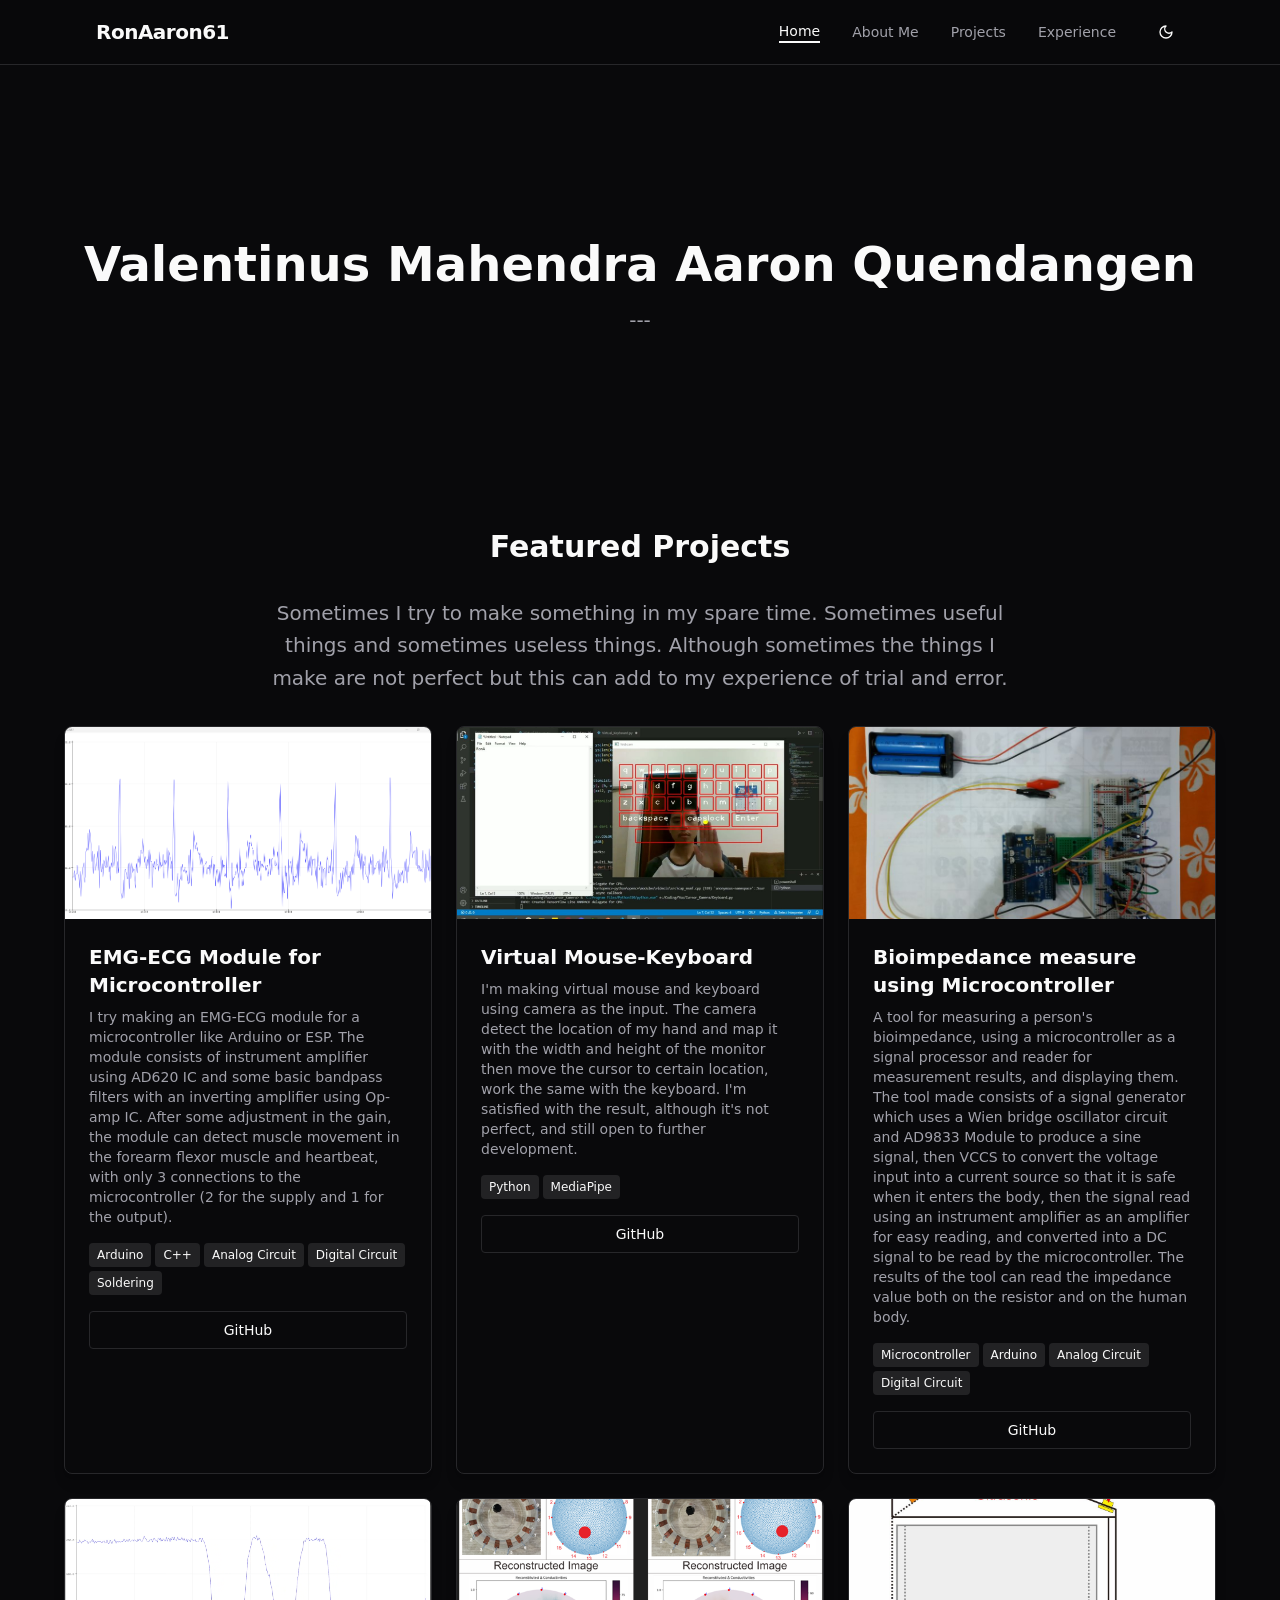
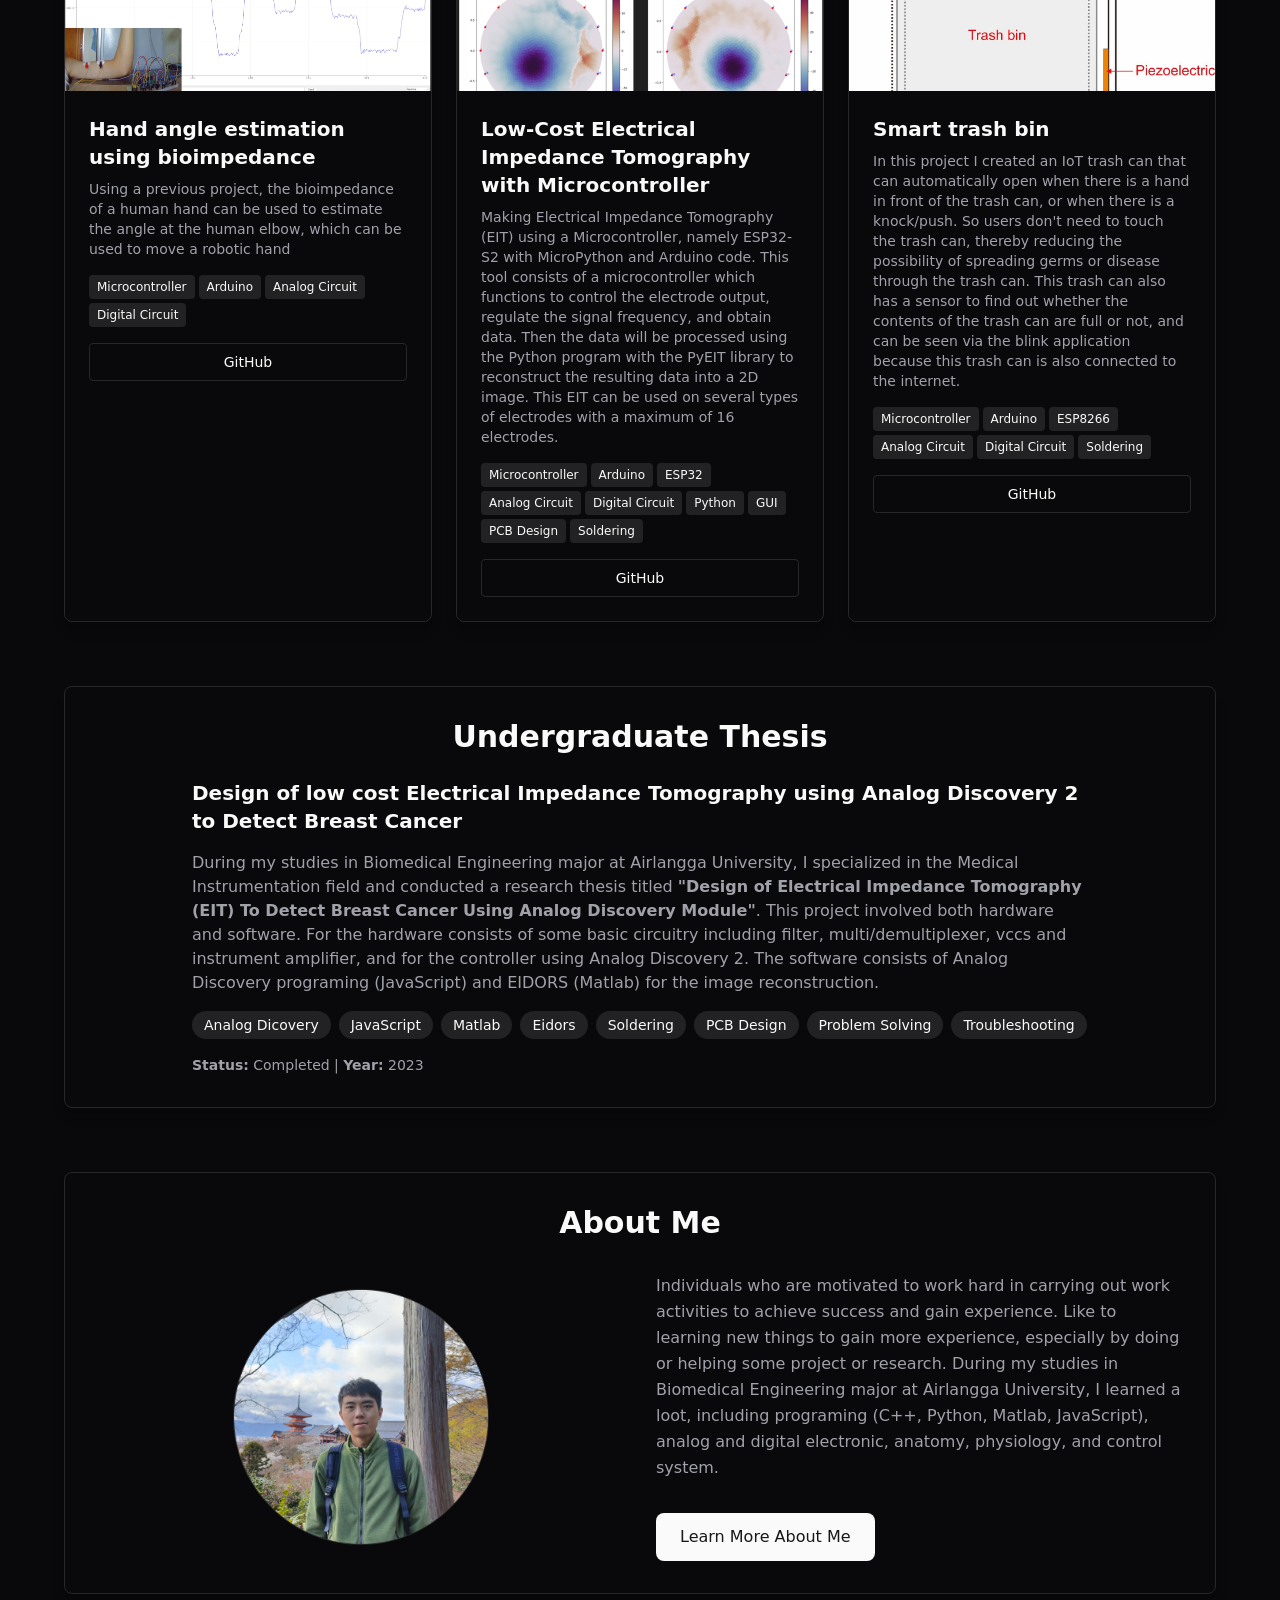
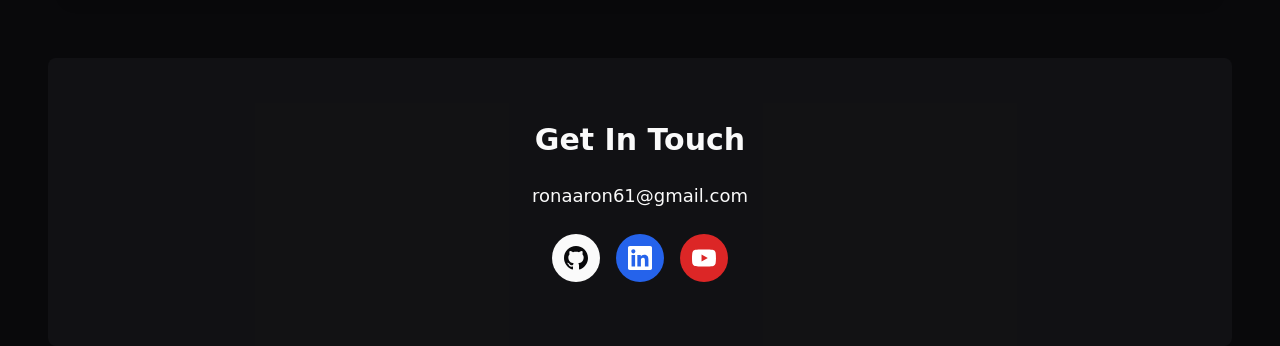
==== commit 3b69c177: "Update" ====
--- a/index.html
+++ b/index.html
@@ -15,8 +15,8 @@
   <meta property="og:description" content="vmaq" />
   <meta property="og:type" content="website" />
   <meta property="og:image" content="/logo_placeholder.ico" />
-  <script type="module" crossorigin src="/assets/index-S29OQeHB.js"></script>
-  <link rel="stylesheet" crossorigin href="/assets/index-B8aSHGaf.css">
+  <script type="module" crossorigin src="/assets/index-pd-l_wAe.js"></script>
+  <link rel="stylesheet" crossorigin href="/assets/index-LeAjo-FJ.css">
 </head>
 
 <body>
--- a/assets/index-LeAjo-FJ.css
+++ b/assets/index-LeAjo-FJ.css
@@ -0,0 +1 @@
+@font-face{font-display:block;font-family:KaTeX_AMS;font-style:normal;font-weight:400;src:url(/assets/KaTeX_AMS-Regular-BQhdFMY1.woff2) format("woff2"),url(/assets/KaTeX_AMS-Regular-DMm9YOAa.woff) format("woff"),url(/assets/KaTeX_AMS-Regular-DRggAlZN.ttf) format("truetype")}@font-face{font-display:block;font-family:KaTeX_Caligraphic;font-style:normal;font-weight:700;src:url(/assets/KaTeX_Caligraphic-Bold-Dq_IR9rO.woff2) format("woff2"),url(/assets/KaTeX_Caligraphic-Bold-BEiXGLvX.woff) format("woff"),url(/assets/KaTeX_Caligraphic-Bold-ATXxdsX0.ttf) format("truetype")}@font-face{font-display:block;font-family:KaTeX_Caligraphic;font-style:normal;font-weight:400;src:url(/assets/KaTeX_Caligraphic-Regular-Di6jR-x-.woff2) format("woff2"),url(/assets/KaTeX_Caligraphic-Regular-CTRA-rTL.woff) format("woff"),url(/assets/KaTeX_Caligraphic-Regular-wX97UBjC.ttf) format("truetype")}@font-face{font-display:block;font-family:KaTeX_Fraktur;font-style:normal;font-weight:700;src:url(/assets/KaTeX_Fraktur-Bold-CL6g_b3V.woff2) format("woff2"),url(/assets/KaTeX_Fraktur-Bold-BsDP51OF.woff) format("woff"),url(/assets/KaTeX_Fraktur-Bold-BdnERNNW.ttf) format("truetype")}@font-face{font-display:block;font-family:KaTeX_Fraktur;font-style:normal;font-weight:400;src:url(/assets/KaTeX_Fraktur-Regular-CTYiF6lA.woff2) format("woff2"),url(/assets/KaTeX_Fraktur-Regular-Dxdc4cR9.woff) format("woff"),url(/assets/KaTeX_Fraktur-Regular-CB_wures.ttf) format("truetype")}@font-face{font-display:block;font-family:KaTeX_Main;font-style:normal;font-weight:700;src:url(/assets/KaTeX_Main-Bold-Cx986IdX.woff2) format("woff2"),url(/assets/KaTeX_Main-Bold-Jm3AIy58.woff) format("woff"),url(/assets/KaTeX_Main-Bold-waoOVXN0.ttf) format("truetype")}@font-face{font-display:block;font-family:KaTeX_Main;font-style:italic;font-weight:700;src:url(/assets/KaTeX_Main-BoldItalic-DxDJ3AOS.woff2) format("woff2"),url(/assets/KaTeX_Main-BoldItalic-SpSLRI95.woff) format("woff"),url(/assets/KaTeX_Main-BoldItalic-DzxPMmG6.ttf) format("truetype")}@font-face{font-display:block;font-family:KaTeX_Main;font-style:italic;font-weight:400;src:url(/assets/KaTeX_Main-Italic-NWA7e6Wa.woff2) format("woff2"),url(/assets/KaTeX_Main-Italic-BMLOBm91.woff) format("woff"),url(/assets/KaTeX_Main-Italic-3WenGoN9.ttf) format("truetype")}@font-face{font-display:block;font-family:KaTeX_Main;font-style:normal;font-weight:400;src:url(/assets/KaTeX_Main-Regular-B22Nviop.woff2) format("woff2"),url(/assets/KaTeX_Main-Regular-Dr94JaBh.woff) format("woff"),url(/assets/KaTeX_Main-Regular-ypZvNtVU.ttf) format("truetype")}@font-face{font-display:block;font-family:KaTeX_Math;font-style:italic;font-weight:700;src:url(/assets/KaTeX_Math-BoldItalic-CZnvNsCZ.woff2) format("woff2"),url(/assets/KaTeX_Math-BoldItalic-iY-2wyZ7.woff) format("woff"),url(/assets/KaTeX_Math-BoldItalic-B3XSjfu4.ttf) format("truetype")}@font-face{font-display:block;font-family:KaTeX_Math;font-style:italic;font-weight:400;src:url(/assets/KaTeX_Math-Italic-t53AETM-.woff2) format("woff2"),url(/assets/KaTeX_Math-Italic-DA0__PXp.woff) format("woff"),url(/assets/KaTeX_Math-Italic-flOr_0UB.ttf) format("truetype")}@font-face{font-display:block;font-family:KaTeX_SansSerif;font-style:normal;font-weight:700;src:url(/assets/KaTeX_SansSerif-Bold-D1sUS0GD.woff2) format("woff2"),url(/assets/KaTeX_SansSerif-Bold-DbIhKOiC.woff) format("woff"),url(/assets/KaTeX_SansSerif-Bold-CFMepnvq.ttf) format("truetype")}@font-face{font-display:block;font-family:KaTeX_SansSerif;font-style:italic;font-weight:400;src:url(/assets/KaTeX_SansSerif-Italic-C3H0VqGB.woff2) format("woff2"),url(/assets/KaTeX_SansSerif-Italic-DN2j7dab.woff) format("woff"),url(/assets/KaTeX_SansSerif-Italic-YYjJ1zSn.ttf) format("truetype")}@font-face{font-display:block;font-family:KaTeX_SansSerif;font-style:normal;font-weight:400;src:url(/assets/KaTeX_SansSerif-Regular-DDBCnlJ7.woff2) format("woff2"),url(/assets/KaTeX_SansSerif-Regular-CS6fqUqJ.woff) format("woff"),url(/assets/KaTeX_SansSerif-Regular-BNo7hRIc.ttf) format("truetype")}@font-face{font-display:block;font-family:KaTeX_Script;font-style:normal;font-weight:400;src:url(/assets/KaTeX_Script-Regular-D3wIWfF6.woff2) format("woff2"),url(/assets/KaTeX_Script-Regular-D5yQViql.woff) format("woff"),url(/assets/KaTeX_Script-Regular-C5JkGWo-.ttf) format("truetype")}@font-face{font-display:block;font-family:KaTeX_Size1;font-style:normal;font-weight:400;src:url(/assets/KaTeX_Size1-Regular-mCD8mA8B.woff2) format("woff2"),url(/assets/KaTeX_Size1-Regular-C195tn64.woff) format("woff"),url(/assets/KaTeX_Size1-Regular-Dbsnue_I.ttf) format("truetype")}@font-face{font-display:block;font-family:KaTeX_Size2;font-style:normal;font-weight:400;src:url(/assets/KaTeX_Size2-Regular-Dy4dx90m.woff2) format("woff2"),url(/assets/KaTeX_Size2-Regular-oD1tc_U0.woff) format("woff"),url(/assets/KaTeX_Size2-Regular-B7gKUWhC.ttf) format("truetype")}@font-face{font-display:block;font-family:KaTeX_Size3;font-style:normal;font-weight:400;src:url([data-uri]) format("woff2"),url(/assets/KaTeX_Size3-Regular-CTq5MqoE.woff) format("woff"),url(/assets/KaTeX_Size3-Regular-DgpXs0kz.ttf) format("truetype")}@font-face{font-display:block;font-family:KaTeX_Size4;font-style:normal;font-weight:400;src:url(/assets/KaTeX_Size4-Regular-Dl5lxZxV.woff2) format("woff2"),url(/assets/KaTeX_Size4-Regular-BF-4gkZK.woff) format("woff"),url(/assets/KaTeX_Size4-Regular-DWFBv043.ttf) format("truetype")}@font-face{font-display:block;font-family:KaTeX_Typewriter;font-style:normal;font-weight:400;src:url(/assets/KaTeX_Typewriter-Regular-CO6r4hn1.woff2) format("woff2"),url(/assets/KaTeX_Typewriter-Regular-C0xS9mPB.woff) format("woff"),url(/assets/KaTeX_Typewriter-Regular-D3Ib7_Hf.ttf) format("truetype")}.katex{font: 1.21em KaTeX_Main,math,Times New Roman,serif;line-height:1.2;position:relative;text-indent:0;text-rendering:auto}.katex *{-ms-high-contrast-adjust:none!important;border-color:currentColor}.katex .katex-version:after{content:"0.19.1"}.katex .katex-mathml{border:0;clip-path:inset(50%);height:1px;overflow:hidden;padding:0;position:absolute;width:1px}.katex .katex-html>.katex-newline{display:block}.katex .katex-base{position:relative;white-space:nowrap;width:-moz-min-content;width:min-content}.katex .katex-base,.katex .katex-strut{display:inline-block}.katex .textbf{font-weight:700}.katex .textit{font-style:italic}.katex .textrm{font-family:KaTeX_Main}.katex .textsf{font-family:KaTeX_SansSerif}.katex .texttt{font-family:KaTeX_Typewriter}.katex .mathnormal{font-family:KaTeX_Math;font-style:italic}.katex .mathit{font-family:KaTeX_Main;font-style:italic}.katex .mathrm{font-style:normal}.katex .mathbf{font-family:KaTeX_Main;font-weight:700}.katex .boldsymbol{font-family:KaTeX_Math;font-style:italic;font-weight:700}.katex .amsrm,.katex .mathbb,.katex .textbb{font-family:KaTeX_AMS}.katex .mathcal{font-family:KaTeX_Caligraphic}.katex .mathfrak,.katex .textfrak{font-family:KaTeX_Fraktur}.katex .mathboldfrak,.katex .textboldfrak{font-family:KaTeX_Fraktur;font-weight:700}.katex .mathtt{font-family:KaTeX_Typewriter}.katex .mathscr,.katex .textscr{font-family:KaTeX_Script}.katex .mathsf,.katex .textsf{font-family:KaTeX_SansSerif}.katex .mathboldsf,.katex .textboldsf{font-family:KaTeX_SansSerif;font-weight:700}.katex .mathitsf,.katex .mathsfit,.katex .textitsf{font-family:KaTeX_SansSerif;font-style:italic}.katex .mainrm{font-family:KaTeX_Main;font-style:normal}.katex .vlist-t{border-collapse:collapse;display:inline-table;table-layout:fixed}.katex .vlist-r{display:table-row}.katex .vlist{display:table-cell;position:relative;vertical-align:bottom}.katex .vlist>span{display:block;height:0;position:relative}.katex .vlist>span>span{display:inline-block}.katex .vlist>span>.pstrut{overflow:hidden;width:0}.katex .vlist-t2{margin-right:-2px}.katex .vlist-s{display:table-cell;font-size:1px;min-width:2px;vertical-align:bottom;width:2px}.katex .katex-vbox{align-items:baseline;display:inline-flex;flex-direction:column}.katex .katex-thinbox{display:inline-flex;flex-direction:row;max-width:0;width:0}.katex .msupsub{text-align:left}.katex .mfrac>span>span{text-align:center}.katex .mfrac .frac-line{border-bottom-style:solid;display:inline-block;width:100%}.katex .katex-hdashline,.katex .katex-hline,.katex .katex-overline .overline-line,.katex .katex-rule,.katex .katex-underline .underline-line,.katex .mfrac .frac-line{min-height:1px}.katex .mspace{display:inline-block}.katex .katex-smash{display:inline;line-height:0}.katex .clap,.katex .llap,.katex .rlap{position:relative;width:0}.katex .clap>.katex-inner,.katex .llap>.katex-inner,.katex .rlap>.katex-inner{position:absolute}.katex .clap>.katex-fix,.katex .llap>.katex-fix,.katex .rlap>.katex-fix{display:inline-block}.katex .llap>.katex-inner{right:0}.katex .clap>.katex-inner,.katex .rlap>.katex-inner{left:0}.katex .clap>.katex-inner>span{margin-left:-50%;margin-right:50%}.katex .katex-rule{border:0 solid;display:inline-block;position:relative}.katex .katex-hline,.katex .katex-overline .overline-line,.katex .katex-underline .underline-line{border-bottom-style:solid;display:inline-block;width:100%}.katex .katex-hdashline{border-bottom-style:dashed;display:inline-block;width:100%}.katex .sqrt>.katex-root{margin-left:.2777777778em;margin-right:-.5555555556em}.katex .fontsize-ensurer.reset-size1.size1,.katex .katex-sizing.reset-size1.size1{font-size:1em}.katex .fontsize-ensurer.reset-size1.size2,.katex .katex-sizing.reset-size1.size2{font-size:1.2em}.katex .fontsize-ensurer.reset-size1.size3,.katex .katex-sizing.reset-size1.size3{font-size:1.4em}.katex .fontsize-ensurer.reset-size1.size4,.katex .katex-sizing.reset-size1.size4{font-size:1.6em}.katex .fontsize-ensurer.reset-size1.size5,.katex .katex-sizing.reset-size1.size5{font-size:1.8em}.katex .fontsize-ensurer.reset-size1.size6,.katex .katex-sizing.reset-size1.size6{font-size:2em}.katex .fontsize-ensurer.reset-size1.size7,.katex .katex-sizing.reset-size1.size7{font-size:2.4em}.katex .fontsize-ensurer.reset-size1.size8,.katex .katex-sizing.reset-size1.size8{font-size:2.88em}.katex .fontsize-ensurer.reset-size1.size9,.katex .katex-sizing.reset-size1.size9{font-size:3.456em}.katex .fontsize-ensurer.reset-size1.size10,.katex .katex-sizing.reset-size1.size10{font-size:4.148em}.katex .fontsize-ensurer.reset-size1.size11,.katex .katex-sizing.reset-size1.size11{font-size:4.976em}.katex .fontsize-ensurer.reset-size2.size1,.katex .katex-sizing.reset-size2.size1{font-size:.8333333333em}.katex .fontsize-ensurer.reset-size2.size2,.katex .katex-sizing.reset-size2.size2{font-size:1em}.katex .fontsize-ensurer.reset-size2.size3,.katex .katex-sizing.reset-size2.size3{font-size:1.1666666667em}.katex .fontsize-ensurer.reset-size2.size4,.katex .katex-sizing.reset-size2.size4{font-size:1.3333333333em}.katex .fontsize-ensurer.reset-size2.size5,.katex .katex-sizing.reset-size2.size5{font-size:1.5em}.katex .fontsize-ensurer.reset-size2.size6,.katex .katex-sizing.reset-size2.size6{font-size:1.6666666667em}.katex .fontsize-ensurer.reset-size2.size7,.katex .katex-sizing.reset-size2.size7{font-size:2em}.katex .fontsize-ensurer.reset-size2.size8,.katex .katex-sizing.reset-size2.size8{font-size:2.4em}.katex .fontsize-ensurer.reset-size2.size9,.katex .katex-sizing.reset-size2.size9{font-size:2.88em}.katex .fontsize-ensurer.reset-size2.size10,.katex .katex-sizing.reset-size2.size10{font-size:3.4566666667em}.katex .fontsize-ensurer.reset-size2.size11,.katex .katex-sizing.reset-size2.size11{font-size:4.1466666667em}.katex .fontsize-ensurer.reset-size3.size1,.katex .katex-sizing.reset-size3.size1{font-size:.7142857143em}.katex .fontsize-ensurer.reset-size3.size2,.katex .katex-sizing.reset-size3.size2{font-size:.8571428571em}.katex .fontsize-ensurer.reset-size3.size3,.katex .katex-sizing.reset-size3.size3{font-size:1em}.katex .fontsize-ensurer.reset-size3.size4,.katex .katex-sizing.reset-size3.size4{font-size:1.1428571429em}.katex .fontsize-ensurer.reset-size3.size5,.katex .katex-sizing.reset-size3.size5{font-size:1.2857142857em}.katex .fontsize-ensurer.reset-size3.size6,.katex .katex-sizing.reset-size3.size6{font-size:1.4285714286em}.katex .fontsize-ensurer.reset-size3.size7,.katex .katex-sizing.reset-size3.size7{font-size:1.7142857143em}.katex .fontsize-ensurer.reset-size3.size8,.katex .katex-sizing.reset-size3.size8{font-size:2.0571428571em}.katex .fontsize-ensurer.reset-size3.size9,.katex .katex-sizing.reset-size3.size9{font-size:2.4685714286em}.katex .fontsize-ensurer.reset-size3.size10,.katex .katex-sizing.reset-size3.size10{font-size:2.9628571429em}.katex .fontsize-ensurer.reset-size3.size11,.katex .katex-sizing.reset-size3.size11{font-size:3.5542857143em}.katex .fontsize-ensurer.reset-size4.size1,.katex .katex-sizing.reset-size4.size1{font-size:.625em}.katex .fontsize-ensurer.reset-size4.size2,.katex .katex-sizing.reset-size4.size2{font-size:.75em}.katex .fontsize-ensurer.reset-size4.size3,.katex .katex-sizing.reset-size4.size3{font-size:.875em}.katex .fontsize-ensurer.reset-size4.size4,.katex .katex-sizing.reset-size4.size4{font-size:1em}.katex .fontsize-ensurer.reset-size4.size5,.katex .katex-sizing.reset-size4.size5{font-size:1.125em}.katex .fontsize-ensurer.reset-size4.size6,.katex .katex-sizing.reset-size4.size6{font-size:1.25em}.katex .fontsize-ensurer.reset-size4.size7,.katex .katex-sizing.reset-size4.size7{font-size:1.5em}.katex .fontsize-ensurer.reset-size4.size8,.katex .katex-sizing.reset-size4.size8{font-size:1.8em}.katex .fontsize-ensurer.reset-size4.size9,.katex .katex-sizing.reset-size4.size9{font-size:2.16em}.katex .fontsize-ensurer.reset-size4.size10,.katex .katex-sizing.reset-size4.size10{font-size:2.5925em}.katex .fontsize-ensurer.reset-size4.size11,.katex .katex-sizing.reset-size4.size11{font-size:3.11em}.katex .fontsize-ensurer.reset-size5.size1,.katex .katex-sizing.reset-size5.size1{font-size:.5555555556em}.katex .fontsize-ensurer.reset-size5.size2,.katex .katex-sizing.reset-size5.size2{font-size:.6666666667em}.katex .fontsize-ensurer.reset-size5.size3,.katex .katex-sizing.reset-size5.size3{font-size:.7777777778em}.katex .fontsize-ensurer.reset-size5.size4,.katex .katex-sizing.reset-size5.size4{font-size:.8888888889em}.katex .fontsize-ensurer.reset-size5.size5,.katex .katex-sizing.reset-size5.size5{font-size:1em}.katex .fontsize-ensurer.reset-size5.size6,.katex .katex-sizing.reset-size5.size6{font-size:1.1111111111em}.katex .fontsize-ensurer.reset-size5.size7,.katex .katex-sizing.reset-size5.size7{font-size:1.3333333333em}.katex .fontsize-ensurer.reset-size5.size8,.katex .katex-sizing.reset-size5.size8{font-size:1.6em}.katex .fontsize-ensurer.reset-size5.size9,.katex .katex-sizing.reset-size5.size9{font-size:1.92em}.katex .fontsize-ensurer.reset-size5.size10,.katex .katex-sizing.reset-size5.size10{font-size:2.3044444444em}.katex .fontsize-ensurer.reset-size5.size11,.katex .katex-sizing.reset-size5.size11{font-size:2.7644444444em}.katex .fontsize-ensurer.reset-size6.size1,.katex .katex-sizing.reset-size6.size1{font-size:.5em}.katex .fontsize-ensurer.reset-size6.size2,.katex .katex-sizing.reset-size6.size2{font-size:.6em}.katex .fontsize-ensurer.reset-size6.size3,.katex .katex-sizing.reset-size6.size3{font-size:.7em}.katex .fontsize-ensurer.reset-size6.size4,.katex .katex-sizing.reset-size6.size4{font-size:.8em}.katex .fontsize-ensurer.reset-size6.size5,.katex .katex-sizing.reset-size6.size5{font-size:.9em}.katex .fontsize-ensurer.reset-size6.size6,.katex .katex-sizing.reset-size6.size6{font-size:1em}.katex .fontsize-ensurer.reset-size6.size7,.katex .katex-sizing.reset-size6.size7{font-size:1.2em}.katex .fontsize-ensurer.reset-size6.size8,.katex .katex-sizing.reset-size6.size8{font-size:1.44em}.katex .fontsize-ensurer.reset-size6.size9,.katex .katex-sizing.reset-size6.size9{font-size:1.728em}.katex .fontsize-ensurer.reset-size6.size10,.katex .katex-sizing.reset-size6.size10{font-size:2.074em}.katex .fontsize-ensurer.reset-size6.size11,.katex .katex-sizing.reset-size6.size11{font-size:2.488em}.katex .fontsize-ensurer.reset-size7.size1,.katex .katex-sizing.reset-size7.size1{font-size:.4166666667em}.katex .fontsize-ensurer.reset-size7.size2,.katex .katex-sizing.reset-size7.size2{font-size:.5em}.katex .fontsize-ensurer.reset-size7.size3,.katex .katex-sizing.reset-size7.size3{font-size:.5833333333em}.katex .fontsize-ensurer.reset-size7.size4,.katex .katex-sizing.reset-size7.size4{font-size:.6666666667em}.katex .fontsize-ensurer.reset-size7.size5,.katex .katex-sizing.reset-size7.size5{font-size:.75em}.katex .fontsize-ensurer.reset-size7.size6,.katex .katex-sizing.reset-size7.size6{font-size:.8333333333em}.katex .fontsize-ensurer.reset-size7.size7,.katex .katex-sizing.reset-size7.size7{font-size:1em}.katex .fontsize-ensurer.reset-size7.size8,.katex .katex-sizing.reset-size7.size8{font-size:1.2em}.katex .fontsize-ensurer.reset-size7.size9,.katex .katex-sizing.reset-size7.size9{font-size:1.44em}.katex .fontsize-ensurer.reset-size7.size10,.katex .katex-sizing.reset-size7.size10{font-size:1.7283333333em}.katex .fontsize-ensurer.reset-size7.size11,.katex .katex-sizing.reset-size7.size11{font-size:2.0733333333em}.katex .fontsize-ensurer.reset-size8.size1,.katex .katex-sizing.reset-size8.size1{font-size:.3472222222em}.katex .fontsize-ensurer.reset-size8.size2,.katex .katex-sizing.reset-size8.size2{font-size:.4166666667em}.katex .fontsize-ensurer.reset-size8.size3,.katex .katex-sizing.reset-size8.size3{font-size:.4861111111em}.katex .fontsize-ensurer.reset-size8.size4,.katex .katex-sizing.reset-size8.size4{font-size:.5555555556em}.katex .fontsize-ensurer.reset-size8.size5,.katex .katex-sizing.reset-size8.size5{font-size:.625em}.katex .fontsize-ensurer.reset-size8.size6,.katex .katex-sizing.reset-size8.size6{font-size:.6944444444em}.katex .fontsize-ensurer.reset-size8.size7,.katex .katex-sizing.reset-size8.size7{font-size:.8333333333em}.katex .fontsize-ensurer.reset-size8.size8,.katex .katex-sizing.reset-size8.size8{font-size:1em}.katex .fontsize-ensurer.reset-size8.size9,.katex .katex-sizing.reset-size8.size9{font-size:1.2em}.katex .fontsize-ensurer.reset-size8.size10,.katex .katex-sizing.reset-size8.size10{font-size:1.4402777778em}.katex .fontsize-ensurer.reset-size8.size11,.katex .katex-sizing.reset-size8.size11{font-size:1.7277777778em}.katex .fontsize-ensurer.reset-size9.size1,.katex .katex-sizing.reset-size9.size1{font-size:.2893518519em}.katex .fontsize-ensurer.reset-size9.size2,.katex .katex-sizing.reset-size9.size2{font-size:.3472222222em}.katex .fontsize-ensurer.reset-size9.size3,.katex .katex-sizing.reset-size9.size3{font-size:.4050925926em}.katex .fontsize-ensurer.reset-size9.size4,.katex .katex-sizing.reset-size9.size4{font-size:.462962963em}.katex .fontsize-ensurer.reset-size9.size5,.katex .katex-sizing.reset-size9.size5{font-size:.5208333333em}.katex .fontsize-ensurer.reset-size9.size6,.katex .katex-sizing.reset-size9.size6{font-size:.5787037037em}.katex .fontsize-ensurer.reset-size9.size7,.katex .katex-sizing.reset-size9.size7{font-size:.6944444444em}.katex .fontsize-ensurer.reset-size9.size8,.katex .katex-sizing.reset-size9.size8{font-size:.8333333333em}.katex .fontsize-ensurer.reset-size9.size9,.katex .katex-sizing.reset-size9.size9{font-size:1em}.katex .fontsize-ensurer.reset-size9.size10,.katex .katex-sizing.reset-size9.size10{font-size:1.2002314815em}.katex .fontsize-ensurer.reset-size9.size11,.katex .katex-sizing.reset-size9.size11{font-size:1.4398148148em}.katex .fontsize-ensurer.reset-size10.size1,.katex .katex-sizing.reset-size10.size1{font-size:.2410800386em}.katex .fontsize-ensurer.reset-size10.size2,.katex .katex-sizing.reset-size10.size2{font-size:.2892960463em}.katex .fontsize-ensurer.reset-size10.size3,.katex .katex-sizing.reset-size10.size3{font-size:.337512054em}.katex .fontsize-ensurer.reset-size10.size4,.katex .katex-sizing.reset-size10.size4{font-size:.3857280617em}.katex .fontsize-ensurer.reset-size10.size5,.katex .katex-sizing.reset-size10.size5{font-size:.4339440694em}.katex .fontsize-ensurer.reset-size10.size6,.katex .katex-sizing.reset-size10.size6{font-size:.4821600771em}.katex .fontsize-ensurer.reset-size10.size7,.katex .katex-sizing.reset-size10.size7{font-size:.5785920926em}.katex .fontsize-ensurer.reset-size10.size8,.katex .katex-sizing.reset-size10.size8{font-size:.6943105111em}.katex .fontsize-ensurer.reset-size10.size9,.katex .katex-sizing.reset-size10.size9{font-size:.8331726133em}.katex .fontsize-ensurer.reset-size10.size10,.katex .katex-sizing.reset-size10.size10{font-size:1em}.katex .fontsize-ensurer.reset-size10.size11,.katex .katex-sizing.reset-size10.size11{font-size:1.1996142719em}.katex .fontsize-ensurer.reset-size11.size1,.katex .katex-sizing.reset-size11.size1{font-size:.2009646302em}.katex .fontsize-ensurer.reset-size11.size2,.katex .katex-sizing.reset-size11.size2{font-size:.2411575563em}.katex .fontsize-ensurer.reset-size11.size3,.katex .katex-sizing.reset-size11.size3{font-size:.2813504823em}.katex .fontsize-ensurer.reset-size11.size4,.katex .katex-sizing.reset-size11.size4{font-size:.3215434084em}.katex .fontsize-ensurer.reset-size11.size5,.katex .katex-sizing.reset-size11.size5{font-size:.3617363344em}.katex .fontsize-ensurer.reset-size11.size6,.katex .katex-sizing.reset-size11.size6{font-size:.4019292605em}.katex .fontsize-ensurer.reset-size11.size7,.katex .katex-sizing.reset-size11.size7{font-size:.4823151125em}.katex .fontsize-ensurer.reset-size11.size8,.katex .katex-sizing.reset-size11.size8{font-size:.578778135em}.katex .fontsize-ensurer.reset-size11.size9,.katex .katex-sizing.reset-size11.size9{font-size:.6945337621em}.katex .fontsize-ensurer.reset-size11.size10,.katex .katex-sizing.reset-size11.size10{font-size:.8336012862em}.katex .fontsize-ensurer.reset-size11.size11,.katex .katex-sizing.reset-size11.size11{font-size:1em}.katex .delimsizing.size1{font-family:KaTeX_Size1}.katex .delimsizing.size2{font-family:KaTeX_Size2}.katex .delimsizing.size3{font-family:KaTeX_Size3}.katex .delimsizing.size4{font-family:KaTeX_Size4}.katex .delimsizing.mult .delim-size1>span{font-family:KaTeX_Size1}.katex .delimsizing.mult .delim-size4>span{font-family:KaTeX_Size4}.katex .nulldelimiter{display:inline-block;width:.12em}.katex .delimcenter,.katex .op-symbol{position:relative}.katex .op-symbol.small-op{font-family:KaTeX_Size1}.katex .op-symbol.large-op{font-family:KaTeX_Size2}.katex .katex-accent>.vlist-t,.katex .op-limits>.vlist-t{text-align:center}.katex .katex-accent .accent-body{position:relative}.katex .katex-accent .accent-body:not(.accent-full){width:0}.katex .katex-overlay{display:block}.katex .mtable .vertical-separator{display:inline-block;min-width:1px}.katex .mtable .arraycolsep{display:inline-block}.katex .mtable .col-align-c>.vlist-t{text-align:center}.katex .mtable .col-align-l>.vlist-t{text-align:left}.katex .mtable .col-align-r>.vlist-t{text-align:right}.katex .svg-align{text-align:left}.katex svg{fill:currentColor;stroke:currentColor;display:block;height:inherit;position:absolute;width:100%}.katex svg path{stroke:none}.katex svg{fill-rule:nonzero;fill-opacity:1;stroke-width:1;stroke-linecap:butt;stroke-linejoin:miter;stroke-miterlimit:4;stroke-dasharray:none;stroke-dashoffset:0;stroke-opacity:1}.katex img{border-style:none;max-height:none;max-width:none;min-height:0;min-width:0}.katex .katex-stretchy{display:block;overflow:hidden;position:relative;width:100%}.katex .katex-stretchy:after,.katex .katex-stretchy:before{content:""}.katex .hide-tail{overflow:hidden;position:relative;width:100%}.katex .halfarrow-left{left:0;overflow:hidden;position:absolute;width:50.2%}.katex .halfarrow-right{overflow:hidden;position:absolute;right:0;width:50.2%}.katex .brace-left{left:0;overflow:hidden;position:absolute;width:25.1%}.katex .brace-center{left:25%;overflow:hidden;position:absolute;width:50%}.katex .brace-right{overflow:hidden;position:absolute;right:0;width:25.1%}.katex .x-arrow-pad{padding:0 .5em}.katex .cd-arrow-pad{padding:0 .55556em 0 .27778em}.katex .mover,.katex .munder,.katex .x-arrow{text-align:center}.katex .boxpad{padding:0 .3em}.katex .fbox,.katex .fcolorbox{border:.04em solid;box-sizing:border-box}.katex .cancel-pad{padding:0 .2em}.katex .cancel-lap{margin-left:-.2em;margin-right:-.2em}.katex .katex-sout{border-bottom-style:solid;border-bottom-width:.08em}.katex .angl{border-right:.049em solid;border-top:.049em solid;box-sizing:border-box;margin-right:.03889em}.katex .anglpad{padding:0 .03889em}.katex .reflectbox{display:inline-block;transform:scaleX(-1)}.katex .eqn-num:before{content:"(" counter(katexEqnNo) ")";counter-increment:katexEqnNo}.katex .mml-eqn-num:before{content:"(" counter(mmlEqnNo) ")";counter-increment:mmlEqnNo}.katex .mtr-glue{width:50%}.katex .cd-vert-arrow{display:inline-block;position:relative}.katex .cd-label-left{display:inline-block;position:absolute;right:calc(50% + .3em);text-align:left}.katex .cd-label-right{display:inline-block;left:calc(50% + .3em);position:absolute;text-align:right}.katex-display{display:block;margin:1em 0;text-align:center}.katex-display>.katex{display:block;text-align:center;white-space:nowrap}.katex-display>.katex>.katex-html{display:block;position:relative}.katex-display>.katex>.katex-html>.katex-tag{position:absolute;right:0}.katex-display.leqno>.katex>.katex-html>.katex-tag{left:0;right:auto}.katex-display.fleqn>.katex{padding-left:2em;text-align:left}body{counter-reset:katexEqnNo mmlEqnNo}*,:before,:after{--tw-border-spacing-x:0;--tw-border-spacing-y:0;--tw-translate-x:0;--tw-translate-y:0;--tw-rotate:0;--tw-skew-x:0;--tw-skew-y:0;--tw-scale-x:1;--tw-scale-y:1;--tw-pan-x: ;--tw-pan-y: ;--tw-pinch-zoom: ;--tw-scroll-snap-strictness:proximity;--tw-gradient-from-position: ;--tw-gradient-via-position: ;--tw-gradient-to-position: ;--tw-ordinal: ;--tw-slashed-zero: ;--tw-numeric-figure: ;--tw-numeric-spacing: ;--tw-numeric-fraction: ;--tw-ring-inset: ;--tw-ring-offset-width:0px;--tw-ring-offset-color:#fff;--tw-ring-color:rgb(59 130 246 / .5);--tw-ring-offset-shadow:0 0 #0000;--tw-ring-shadow:0 0 #0000;--tw-shadow:0 0 #0000;--tw-shadow-colored:0 0 #0000;--tw-blur: ;--tw-brightness: ;--tw-contrast: ;--tw-grayscale: ;--tw-hue-rotate: ;--tw-invert: ;--tw-saturate: ;--tw-sepia: ;--tw-drop-shadow: ;--tw-backdrop-blur: ;--tw-backdrop-brightness: ;--tw-backdrop-contrast: ;--tw-backdrop-grayscale: ;--tw-backdrop-hue-rotate: ;--tw-backdrop-invert: ;--tw-backdrop-opacity: ;--tw-backdrop-saturate: ;--tw-backdrop-sepia: ;--tw-contain-size: ;--tw-contain-layout: ;--tw-contain-paint: ;--tw-contain-style: }::backdrop{--tw-border-spacing-x:0;--tw-border-spacing-y:0;--tw-translate-x:0;--tw-translate-y:0;--tw-rotate:0;--tw-skew-x:0;--tw-skew-y:0;--tw-scale-x:1;--tw-scale-y:1;--tw-pan-x: ;--tw-pan-y: ;--tw-pinch-zoom: ;--tw-scroll-snap-strictness:proximity;--tw-gradient-from-position: ;--tw-gradient-via-position: ;--tw-gradient-to-position: ;--tw-ordinal: ;--tw-slashed-zero: ;--tw-numeric-figure: ;--tw-numeric-spacing: ;--tw-numeric-fraction: ;--tw-ring-inset: ;--tw-ring-offset-width:0px;--tw-ring-offset-color:#fff;--tw-ring-color:rgb(59 130 246 / .5);--tw-ring-offset-shadow:0 0 #0000;--tw-ring-shadow:0 0 #0000;--tw-shadow:0 0 #0000;--tw-shadow-colored:0 0 #0000;--tw-blur: ;--tw-brightness: ;--tw-contrast: ;--tw-grayscale: ;--tw-hue-rotate: ;--tw-invert: ;--tw-saturate: ;--tw-sepia: ;--tw-drop-shadow: ;--tw-backdrop-blur: ;--tw-backdrop-brightness: ;--tw-backdrop-contrast: ;--tw-backdrop-grayscale: ;--tw-backdrop-hue-rotate: ;--tw-backdrop-invert: ;--tw-backdrop-opacity: ;--tw-backdrop-saturate: ;--tw-backdrop-sepia: ;--tw-contain-size: ;--tw-contain-layout: ;--tw-contain-paint: ;--tw-contain-style: }*,:before,:after{box-sizing:border-box;border-width:0;border-style:solid;border-color:#e5e7eb}:before,:after{--tw-content: ""}html,:host{line-height:1.5;-webkit-text-size-adjust:100%;-moz-tab-size:4;-o-tab-size:4;tab-size:4;font-family:ui-sans-serif,system-ui,sans-serif,"Apple Color Emoji","Segoe UI Emoji",Segoe UI Symbol,"Noto Color Emoji";font-feature-settings:normal;font-variation-settings:normal;-webkit-tap-highlight-color:transparent}body{margin:0;line-height:inherit}hr{height:0;color:inherit;border-top-width:1px}abbr:where([title]){-webkit-text-decoration:underline dotted;text-decoration:underline dotted}h1,h2,h3,h4,h5,h6{font-size:inherit;font-weight:inherit}a{color:inherit;text-decoration:inherit}b,strong{font-weight:bolder}code,kbd,samp,pre{font-family:ui-monospace,SFMono-Regular,Menlo,Monaco,Consolas,Liberation Mono,Courier New,monospace;font-feature-settings:normal;font-variation-settings:normal;font-size:1em}small{font-size:80%}sub,sup{font-size:75%;line-height:0;position:relative;vertical-align:baseline}sub{bottom:-.25em}sup{top:-.5em}table{text-indent:0;border-color:inherit;border-collapse:collapse}button,input,optgroup,select,textarea{font-family:inherit;font-feature-settings:inherit;font-variation-settings:inherit;font-size:100%;font-weight:inherit;line-height:inherit;letter-spacing:inherit;color:inherit;margin:0;padding:0}button,select{text-transform:none}button,input:where([type=button]),input:where([type=reset]),input:where([type=submit]){-webkit-appearance:button;background-color:transparent;background-image:none}:-moz-focusring{outline:auto}:-moz-ui-invalid{box-shadow:none}progress{vertical-align:baseline}::-webkit-inner-spin-button,::-webkit-outer-spin-button{height:auto}[type=search]{-webkit-appearance:textfield;outline-offset:-2px}::-webkit-search-decoration{-webkit-appearance:none}::-webkit-file-upload-button{-webkit-appearance:button;font:inherit}summary{display:list-item}blockquote,dl,dd,h1,h2,h3,h4,h5,h6,hr,figure,p,pre{margin:0}fieldset{margin:0;padding:0}legend{padding:0}ol,ul,menu{list-style:none;margin:0;padding:0}dialog{padding:0}textarea{resize:vertical}input::-moz-placeholder,textarea::-moz-placeholder{opacity:1;color:#9ca3af}input::placeholder,textarea::placeholder{opacity:1;color:#9ca3af}button,[role=button]{cursor:pointer}:disabled{cursor:default}img,svg,video,canvas,audio,iframe,embed,object{display:block;vertical-align:middle}img,video{max-width:100%;height:auto}[hidden]:where(:not([hidden=until-found])){display:none}:root{--background: 0 0% 100%;--foreground: 240 10% 3.9%;--card: 0 0% 100%;--card-foreground: 240 10% 3.9%;--popover: 0 0% 100%;--popover-foreground: 240 10% 3.9%;--primary: 240 5.9% 10%;--primary-foreground: 0 0% 98%;--secondary: 240 4.8% 95.9%;--secondary-foreground: 240 5.9% 10%;--muted: 240 4.8% 95.9%;--muted-foreground: 240 3.8% 46.1%;--accent: 240 4.8% 95.9%;--accent-foreground: 240 5.9% 10%;--destructive: 0 84.2% 60.2%;--destructive-foreground: 0 0% 98%;--border: 240 5.9% 90%;--input: 240 5.9% 90%;--ring: 240 5.9% 10%;--radius: .5rem;--sidebar-background: 0 0% 98%;--sidebar-foreground: 240 5.3% 26.1%;--sidebar-primary: 240 5.9% 10%;--sidebar-primary-foreground: 0 0% 98%;--sidebar-accent: 240 4.8% 95.9%;--sidebar-accent-foreground: 240 5.9% 10%;--sidebar-border: 220 13% 91%;--sidebar-ring: 217.2 91.2% 59.8%}.dark{--background: 240 10% 3.9%;--foreground: 0 0% 98%;--card: 240 10% 3.9%;--card-foreground: 0 0% 98%;--popover: 240 10% 3.9%;--popover-foreground: 0 0% 98%;--primary: 0 0% 98%;--primary-foreground: 240 5.9% 10%;--secondary: 240 3.7% 15.9%;--secondary-foreground: 0 0% 98%;--muted: 240 3.7% 15.9%;--muted-foreground: 240 5% 64.9%;--accent: 240 3.7% 15.9%;--accent-foreground: 0 0% 98%;--destructive: 0 62.8% 30.6%;--destructive-foreground: 0 0% 98%;--border: 240 3.7% 15.9%;--input: 240 3.7% 15.9%;--ring: 240 4.9% 83.9%;--sidebar-background: 240 5.9% 10%;--sidebar-foreground: 240 4.8% 95.9%;--sidebar-primary: 224.3 76.3% 48%;--sidebar-primary-foreground: 0 0% 100%;--sidebar-accent: 240 3.7% 15.9%;--sidebar-accent-foreground: 240 4.8% 95.9%;--sidebar-border: 240 3.7% 15.9%;--sidebar-ring: 217.2 91.2% 59.8%}*{border-color:hsl(var(--border))}body{background-color:hsl(var(--background));color:hsl(var(--foreground))}.container{width:100%;margin-right:auto;margin-left:auto;padding-right:2rem;padding-left:2rem}@media (min-width: 1400px){.container{max-width:1400px}}.sr-only{position:absolute;width:1px;height:1px;padding:0;margin:-1px;overflow:hidden;clip:rect(0,0,0,0);white-space:nowrap;border-width:0}.pointer-events-none{pointer-events:none}.pointer-events-auto{pointer-events:auto}.visible{visibility:visible}.invisible{visibility:hidden}.static{position:static}.fixed{position:fixed}.absolute{position:absolute}.relative{position:relative}.inset-0{top:0;right:0;bottom:0;left:0}.inset-x-0{left:0;right:0}.inset-y-0{top:0;bottom:0}.-bottom-12{bottom:-3rem}.-left-12{left:-3rem}.-right-12{right:-3rem}.-top-12{top:-3rem}.bottom-0{bottom:0}.left-0{left:0}.left-1{left:.25rem}.left-1\/2{left:50%}.left-2{left:.5rem}.left-\[50\%\]{left:50%}.right-0{right:0}.right-1{right:.25rem}.right-2{right:.5rem}.right-3{right:.75rem}.right-4{right:1rem}.top-0{top:0}.top-1\.5{top:.375rem}.top-1\/2{top:50%}.top-2{top:.5rem}.top-3\.5{top:.875rem}.top-4{top:1rem}.top-\[1px\]{top:1px}.top-\[50\%\]{top:50%}.top-\[60\%\]{top:60%}.top-full{top:100%}.z-10{z-index:10}.z-20{z-index:20}.z-50{z-index:50}.z-\[100\]{z-index:100}.z-\[1\]{z-index:1}.-mx-1{margin-left:-.25rem;margin-right:-.25rem}.-mx-4{margin-left:-1rem;margin-right:-1rem}.mx-2{margin-left:.5rem;margin-right:.5rem}.mx-3\.5{margin-left:.875rem;margin-right:.875rem}.mx-auto{margin-left:auto;margin-right:auto}.my-0\.5{margin-top:.125rem;margin-bottom:.125rem}.my-1{margin-top:.25rem;margin-bottom:.25rem}.my-2{margin-top:.5rem;margin-bottom:.5rem}.my-3{margin-top:.75rem;margin-bottom:.75rem}.-ml-4{margin-left:-1rem}.-mt-4{margin-top:-1rem}.mb-1{margin-bottom:.25rem}.mb-10{margin-bottom:2.5rem}.mb-12{margin-bottom:3rem}.mb-16{margin-bottom:4rem}.mb-2{margin-bottom:.5rem}.mb-3{margin-bottom:.75rem}.mb-4{margin-bottom:1rem}.mb-48{margin-bottom:12rem}.mb-5{margin-bottom:1.25rem}.mb-6{margin-bottom:1.5rem}.mb-8{margin-bottom:2rem}.ml-1{margin-left:.25rem}.ml-2{margin-left:.5rem}.ml-auto{margin-left:auto}.mr-2{margin-right:.5rem}.mt-0{margin-top:0}.mt-1{margin-top:.25rem}.mt-1\.5{margin-top:.375rem}.mt-14{margin-top:3.5rem}.mt-16{margin-top:4rem}.mt-2{margin-top:.5rem}.mt-24{margin-top:6rem}.mt-3{margin-top:.75rem}.mt-4{margin-top:1rem}.mt-40{margin-top:10rem}.mt-6{margin-top:1.5rem}.mt-auto{margin-top:auto}.block{display:block}.inline-block{display:inline-block}.flex{display:flex}.inline-flex{display:inline-flex}.table{display:table}.grid{display:grid}.contents{display:contents}.hidden{display:none}.aspect-square{aspect-ratio:1 / 1}.aspect-video{aspect-ratio:16 / 9}.size-4{width:1rem;height:1rem}.h-1\.5{height:.375rem}.h-10{height:2.5rem}.h-11{height:2.75rem}.h-12{height:3rem}.h-16{height:4rem}.h-2{height:.5rem}.h-2\.5{height:.625rem}.h-24{height:6rem}.h-3{height:.75rem}.h-3\.5{height:.875rem}.h-4{height:1rem}.h-48{height:12rem}.h-5{height:1.25rem}.h-6{height:1.5rem}.h-64{height:16rem}.h-7{height:1.75rem}.h-8{height:2rem}.h-9{height:2.25rem}.h-\[1\.2rem\]{height:1.2rem}.h-\[1px\]{height:1px}.h-\[var\(--radix-navigation-menu-viewport-height\)\]{height:var(--radix-navigation-menu-viewport-height)}.h-\[var\(--radix-select-trigger-height\)\]{height:var(--radix-select-trigger-height)}.h-auto{height:auto}.h-full{height:100%}.h-px{height:1px}.h-svh{height:100svh}.max-h-96{max-height:24rem}.max-h-\[300px\]{max-height:300px}.max-h-full{max-height:100%}.max-h-screen{max-height:100vh}.min-h-0{min-height:0px}.min-h-\[80px\]{min-height:80px}.min-h-screen{min-height:100vh}.min-h-svh{min-height:100svh}.w-0{width:0px}.w-1{width:.25rem}.w-1\/2{width:50%}.w-10{width:2.5rem}.w-11{width:2.75rem}.w-12{width:3rem}.w-2{width:.5rem}.w-2\.5{width:.625rem}.w-24{width:6rem}.w-3{width:.75rem}.w-3\.5{width:.875rem}.w-3\/4{width:75%}.w-4{width:1rem}.w-5{width:1.25rem}.w-6{width:1.5rem}.w-64{width:16rem}.w-7{width:1.75rem}.w-72{width:18rem}.w-8{width:2rem}.w-80{width:20rem}.w-9{width:2.25rem}.w-\[--sidebar-width\]{width:var(--sidebar-width)}.w-\[1\.2rem\]{width:1.2rem}.w-\[100px\]{width:100px}.w-\[1px\]{width:1px}.w-auto{width:auto}.w-full{width:100%}.w-max{width:-moz-max-content;width:max-content}.w-px{width:1px}.min-w-0{min-width:0px}.min-w-5{min-width:1.25rem}.min-w-\[12rem\]{min-width:12rem}.min-w-\[8rem\]{min-width:8rem}.min-w-\[var\(--radix-select-trigger-width\)\]{min-width:var(--radix-select-trigger-width)}.max-w-2xl{max-width:42rem}.max-w-3xl{max-width:48rem}.max-w-4xl{max-width:56rem}.max-w-6xl{max-width:72rem}.max-w-\[--skeleton-width\]{max-width:var(--skeleton-width)}.max-w-full{max-width:100%}.max-w-lg{max-width:32rem}.max-w-max{max-width:-moz-max-content;max-width:max-content}.flex-1{flex:1 1 0%}.flex-shrink-0,.shrink-0{flex-shrink:0}.grow{flex-grow:1}.grow-0{flex-grow:0}.basis-full{flex-basis:100%}.caption-bottom{caption-side:bottom}.border-collapse{border-collapse:collapse}.-translate-x-1\/2{--tw-translate-x:-50%;transform:translate(var(--tw-translate-x),var(--tw-translate-y)) rotate(var(--tw-rotate)) skew(var(--tw-skew-x)) skewY(var(--tw-skew-y)) scaleX(var(--tw-scale-x)) scaleY(var(--tw-scale-y))}.-translate-x-px{--tw-translate-x:-1px;transform:translate(var(--tw-translate-x),var(--tw-translate-y)) rotate(var(--tw-rotate)) skew(var(--tw-skew-x)) skewY(var(--tw-skew-y)) scaleX(var(--tw-scale-x)) scaleY(var(--tw-scale-y))}.-translate-y-1\/2{--tw-translate-y:-50%;transform:translate(var(--tw-translate-x),var(--tw-translate-y)) rotate(var(--tw-rotate)) skew(var(--tw-skew-x)) skewY(var(--tw-skew-y)) scaleX(var(--tw-scale-x)) scaleY(var(--tw-scale-y))}.translate-x-\[-50\%\]{--tw-translate-x:-50%;transform:translate(var(--tw-translate-x),var(--tw-translate-y)) rotate(var(--tw-rotate)) skew(var(--tw-skew-x)) skewY(var(--tw-skew-y)) scaleX(var(--tw-scale-x)) scaleY(var(--tw-scale-y))}.translate-x-px{--tw-translate-x:1px;transform:translate(var(--tw-translate-x),var(--tw-translate-y)) rotate(var(--tw-rotate)) skew(var(--tw-skew-x)) skewY(var(--tw-skew-y)) scaleX(var(--tw-scale-x)) scaleY(var(--tw-scale-y))}.translate-y-\[-50\%\]{--tw-translate-y:-50%;transform:translate(var(--tw-translate-x),var(--tw-translate-y)) rotate(var(--tw-rotate)) skew(var(--tw-skew-x)) skewY(var(--tw-skew-y)) scaleX(var(--tw-scale-x)) scaleY(var(--tw-scale-y))}.rotate-0{--tw-rotate:0deg;transform:translate(var(--tw-translate-x),var(--tw-translate-y)) rotate(var(--tw-rotate)) skew(var(--tw-skew-x)) skewY(var(--tw-skew-y)) scaleX(var(--tw-scale-x)) scaleY(var(--tw-scale-y))}.rotate-45{--tw-rotate:45deg;transform:translate(var(--tw-translate-x),var(--tw-translate-y)) rotate(var(--tw-rotate)) skew(var(--tw-skew-x)) skewY(var(--tw-skew-y)) scaleX(var(--tw-scale-x)) scaleY(var(--tw-scale-y))}.rotate-90{--tw-rotate:90deg;transform:translate(var(--tw-translate-x),var(--tw-translate-y)) rotate(var(--tw-rotate)) skew(var(--tw-skew-x)) skewY(var(--tw-skew-y)) scaleX(var(--tw-scale-x)) scaleY(var(--tw-scale-y))}.scale-0{--tw-scale-x:0;--tw-scale-y:0;transform:translate(var(--tw-translate-x),var(--tw-translate-y)) rotate(var(--tw-rotate)) skew(var(--tw-skew-x)) skewY(var(--tw-skew-y)) scaleX(var(--tw-scale-x)) scaleY(var(--tw-scale-y))}.scale-100{--tw-scale-x:1;--tw-scale-y:1;transform:translate(var(--tw-translate-x),var(--tw-translate-y)) rotate(var(--tw-rotate)) skew(var(--tw-skew-x)) skewY(var(--tw-skew-y)) scaleX(var(--tw-scale-x)) scaleY(var(--tw-scale-y))}.transform{transform:translate(var(--tw-translate-x),var(--tw-translate-y)) rotate(var(--tw-rotate)) skew(var(--tw-skew-x)) skewY(var(--tw-skew-y)) scaleX(var(--tw-scale-x)) scaleY(var(--tw-scale-y))}@keyframes pulse{50%{opacity:.5}}.animate-pulse{animation:pulse 2s cubic-bezier(.4,0,.6,1) infinite}.cursor-default{cursor:default}.cursor-pointer{cursor:pointer}.touch-none{touch-action:none}.select-none{-webkit-user-select:none;-moz-user-select:none;user-select:none}.list-inside{list-style-position:inside}.list-disc{list-style-type:disc}.list-none{list-style-type:none}.grid-cols-1{grid-template-columns:repeat(1,minmax(0,1fr))}.flex-row{flex-direction:row}.flex-col{flex-direction:column}.flex-col-reverse{flex-direction:column-reverse}.flex-wrap{flex-wrap:wrap}.items-start{align-items:flex-start}.items-end{align-items:flex-end}.items-center{align-items:center}.items-stretch{align-items:stretch}.justify-center{justify-content:center}.justify-between{justify-content:space-between}.gap-1{gap:.25rem}.gap-1\.5{gap:.375rem}.gap-2{gap:.5rem}.gap-3{gap:.75rem}.gap-4{gap:1rem}.gap-6{gap:1.5rem}.gap-8{gap:2rem}.space-x-1>:not([hidden])~:not([hidden]){--tw-space-x-reverse:0;margin-right:calc(.25rem * var(--tw-space-x-reverse));margin-left:calc(.25rem * calc(1 - var(--tw-space-x-reverse)))}.space-x-2>:not([hidden])~:not([hidden]){--tw-space-x-reverse:0;margin-right:calc(.5rem * var(--tw-space-x-reverse));margin-left:calc(.5rem * calc(1 - var(--tw-space-x-reverse)))}.space-x-4>:not([hidden])~:not([hidden]){--tw-space-x-reverse:0;margin-right:calc(1rem * var(--tw-space-x-reverse));margin-left:calc(1rem * calc(1 - var(--tw-space-x-reverse)))}.space-x-8>:not([hidden])~:not([hidden]){--tw-space-x-reverse:0;margin-right:calc(2rem * var(--tw-space-x-reverse));margin-left:calc(2rem * calc(1 - var(--tw-space-x-reverse)))}.space-y-1>:not([hidden])~:not([hidden]){--tw-space-y-reverse:0;margin-top:calc(.25rem * calc(1 - var(--tw-space-y-reverse)));margin-bottom:calc(.25rem * var(--tw-space-y-reverse))}.space-y-1\.5>:not([hidden])~:not([hidden]){--tw-space-y-reverse:0;margin-top:calc(.375rem * calc(1 - var(--tw-space-y-reverse)));margin-bottom:calc(.375rem * var(--tw-space-y-reverse))}.space-y-12>:not([hidden])~:not([hidden]){--tw-space-y-reverse:0;margin-top:calc(3rem * calc(1 - var(--tw-space-y-reverse)));margin-bottom:calc(3rem * var(--tw-space-y-reverse))}.space-y-2>:not([hidden])~:not([hidden]){--tw-space-y-reverse:0;margin-top:calc(.5rem * calc(1 - var(--tw-space-y-reverse)));margin-bottom:calc(.5rem * var(--tw-space-y-reverse))}.space-y-3>:not([hidden])~:not([hidden]){--tw-space-y-reverse:0;margin-top:calc(.75rem * calc(1 - var(--tw-space-y-reverse)));margin-bottom:calc(.75rem * var(--tw-space-y-reverse))}.space-y-4>:not([hidden])~:not([hidden]){--tw-space-y-reverse:0;margin-top:calc(1rem * calc(1 - var(--tw-space-y-reverse)));margin-bottom:calc(1rem * var(--tw-space-y-reverse))}.space-y-5>:not([hidden])~:not([hidden]){--tw-space-y-reverse:0;margin-top:calc(1.25rem * calc(1 - var(--tw-space-y-reverse)));margin-bottom:calc(1.25rem * var(--tw-space-y-reverse))}.space-y-6>:not([hidden])~:not([hidden]){--tw-space-y-reverse:0;margin-top:calc(1.5rem * calc(1 - var(--tw-space-y-reverse)));margin-bottom:calc(1.5rem * var(--tw-space-y-reverse))}.overflow-auto{overflow:auto}.overflow-hidden{overflow:hidden}.overflow-y-auto{overflow-y:auto}.overflow-x-hidden{overflow-x:hidden}.whitespace-nowrap{white-space:nowrap}.break-words{overflow-wrap:break-word}.break-all{word-break:break-all}.rounded{border-radius:.25rem}.rounded-\[2px\]{border-radius:2px}.rounded-\[inherit\]{border-radius:inherit}.rounded-full{border-radius:9999px}.rounded-lg{border-radius:var(--radius)}.rounded-md{border-radius:calc(var(--radius) - 2px)}.rounded-sm{border-radius:calc(var(--radius) - 4px)}.rounded-t-\[10px\]{border-top-left-radius:10px;border-top-right-radius:10px}.rounded-t-lg{border-top-left-radius:var(--radius);border-top-right-radius:var(--radius)}.rounded-tl-sm{border-top-left-radius:calc(var(--radius) - 4px)}.border{border-width:1px}.border-2{border-width:2px}.border-\[1\.5px\]{border-width:1.5px}.border-y{border-top-width:1px;border-bottom-width:1px}.border-b{border-bottom-width:1px}.border-b-2{border-bottom-width:2px}.border-l{border-left-width:1px}.border-l-4{border-left-width:4px}.border-r{border-right-width:1px}.border-t{border-top-width:1px}.border-dashed{border-style:dashed}.border-\[--color-border\]{border-color:var(--color-border)}.border-border{border-color:hsl(var(--border))}.border-border\/50{border-color:hsl(var(--border) / .5)}.border-border\/80{border-color:hsl(var(--border) / .8)}.border-destructive{border-color:hsl(var(--destructive))}.border-destructive\/50{border-color:hsl(var(--destructive) / .5)}.border-input{border-color:hsl(var(--input))}.border-muted{border-color:hsl(var(--muted))}.border-primary{border-color:hsl(var(--primary))}.border-sidebar-border{border-color:hsl(var(--sidebar-border))}.border-transparent{border-color:transparent}.border-l-transparent{border-left-color:transparent}.border-t-transparent{border-top-color:transparent}.bg-\[--color-bg\]{background-color:var(--color-bg)}.bg-accent{background-color:hsl(var(--accent))}.bg-background{background-color:hsl(var(--background))}.bg-background\/80{background-color:hsl(var(--background) / .8)}.bg-black{--tw-bg-opacity:1;background-color:rgb(0 0 0 / var(--tw-bg-opacity, 1))}.bg-black\/80{background-color:#000c}.bg-blue-600{--tw-bg-opacity:1;background-color:rgb(37 99 235 / var(--tw-bg-opacity, 1))}.bg-border{background-color:hsl(var(--border))}.bg-card{background-color:hsl(var(--card))}.bg-destructive{background-color:hsl(var(--destructive))}.bg-foreground{background-color:hsl(var(--foreground))}.bg-gray-100{--tw-bg-opacity:1;background-color:rgb(243 244 246 / var(--tw-bg-opacity, 1))}.bg-muted{background-color:hsl(var(--muted))}.bg-muted\/30{background-color:hsl(var(--muted) / .3)}.bg-muted\/50{background-color:hsl(var(--muted) / .5)}.bg-popover{background-color:hsl(var(--popover))}.bg-primary{background-color:hsl(var(--primary))}.bg-primary\/10{background-color:hsl(var(--primary) / .1)}.bg-red-600{--tw-bg-opacity:1;background-color:rgb(220 38 38 / var(--tw-bg-opacity, 1))}.bg-secondary{background-color:hsl(var(--secondary))}.bg-sidebar{background-color:hsl(var(--sidebar-background))}.bg-sidebar-border{background-color:hsl(var(--sidebar-border))}.bg-transparent{background-color:transparent}.bg-opacity-75{--tw-bg-opacity:.75}.fill-blue-500{fill:#3b82f6}.fill-current{fill:currentColor}.fill-gray-500{fill:#6b7280}.fill-green-500{fill:#22c55e}.fill-red-500{fill:#ef4444}.fill-yellow-500{fill:#eab308}.object-cover{-o-object-fit:cover;object-fit:cover}.p-0{padding:0}.p-1{padding:.25rem}.p-2{padding:.5rem}.p-3{padding:.75rem}.p-4{padding:1rem}.p-6{padding:1.5rem}.p-8{padding:2rem}.p-\[1px\]{padding:1px}.px-1{padding-left:.25rem;padding-right:.25rem}.px-2{padding-left:.5rem;padding-right:.5rem}.px-2\.5{padding-left:.625rem;padding-right:.625rem}.px-3{padding-left:.75rem;padding-right:.75rem}.px-4{padding-left:1rem;padding-right:1rem}.px-5{padding-left:1.25rem;padding-right:1.25rem}.px-6{padding-left:1.5rem;padding-right:1.5rem}.px-8{padding-left:2rem;padding-right:2rem}.py-0\.5{padding-top:.125rem;padding-bottom:.125rem}.py-1{padding-top:.25rem;padding-bottom:.25rem}.py-1\.5{padding-top:.375rem;padding-bottom:.375rem}.py-16{padding-top:4rem;padding-bottom:4rem}.py-2{padding-top:.5rem;padding-bottom:.5rem}.py-3{padding-top:.75rem;padding-bottom:.75rem}.py-4{padding-top:1rem;padding-bottom:1rem}.py-6{padding-top:1.5rem;padding-bottom:1.5rem}.pb-3{padding-bottom:.75rem}.pb-4{padding-bottom:1rem}.pb-6{padding-bottom:1.5rem}.pl-2\.5{padding-left:.625rem}.pl-4{padding-left:1rem}.pl-6{padding-left:1.5rem}.pl-8{padding-left:2rem}.pr-2{padding-right:.5rem}.pr-2\.5{padding-right:.625rem}.pr-8{padding-right:2rem}.pt-0{padding-top:0}.pt-1{padding-top:.25rem}.pt-2{padding-top:.5rem}.pt-20{padding-top:5rem}.pt-3{padding-top:.75rem}.pt-4{padding-top:1rem}.text-left{text-align:left}.text-center{text-align:center}.align-middle{vertical-align:middle}.font-mono{font-family:ui-monospace,SFMono-Regular,Menlo,Monaco,Consolas,Liberation Mono,Courier New,monospace}.text-2xl{font-size:1.5rem;line-height:2rem}.text-3xl{font-size:1.875rem;line-height:2.25rem}.text-4xl{font-size:2.25rem;line-height:2.5rem}.text-5xl{font-size:3rem;line-height:1}.text-\[0\.8rem\]{font-size:.8rem}.text-base{font-size:1rem;line-height:1.5rem}.text-lg{font-size:1.125rem;line-height:1.75rem}.text-sm{font-size:.875rem;line-height:1.25rem}.text-xl{font-size:1.25rem;line-height:1.75rem}.text-xs{font-size:.75rem;line-height:1rem}.font-bold{font-weight:700}.font-medium{font-weight:500}.font-normal{font-weight:400}.font-semibold{font-weight:600}.italic{font-style:italic}.tabular-nums{--tw-numeric-spacing:tabular-nums;font-variant-numeric:var(--tw-ordinal) var(--tw-slashed-zero) var(--tw-numeric-figure) var(--tw-numeric-spacing) var(--tw-numeric-fraction)}.leading-none{line-height:1}.leading-relaxed{line-height:1.625}.tracking-tight{letter-spacing:-.025em}.tracking-widest{letter-spacing:.1em}.text-accent-foreground{color:hsl(var(--accent-foreground))}.text-background{color:hsl(var(--background))}.text-blue-500{--tw-text-opacity:1;color:rgb(59 130 246 / var(--tw-text-opacity, 1))}.text-blue-600{--tw-text-opacity:1;color:rgb(37 99 235 / var(--tw-text-opacity, 1))}.text-card-foreground{color:hsl(var(--card-foreground))}.text-current{color:currentColor}.text-destructive{color:hsl(var(--destructive))}.text-destructive-foreground{color:hsl(var(--destructive-foreground))}.text-foreground{color:hsl(var(--foreground))}.text-foreground\/50{color:hsl(var(--foreground) / .5)}.text-foreground\/90{color:hsl(var(--foreground) / .9)}.text-gray-500{--tw-text-opacity:1;color:rgb(107 114 128 / var(--tw-text-opacity, 1))}.text-gray-600{--tw-text-opacity:1;color:rgb(75 85 99 / var(--tw-text-opacity, 1))}.text-green-500{--tw-text-opacity:1;color:rgb(34 197 94 / var(--tw-text-opacity, 1))}.text-green-600{--tw-text-opacity:1;color:rgb(22 163 74 / var(--tw-text-opacity, 1))}.text-muted-foreground{color:hsl(var(--muted-foreground))}.text-popover-foreground{color:hsl(var(--popover-foreground))}.text-primary{color:hsl(var(--primary))}.text-primary-foreground{color:hsl(var(--primary-foreground))}.text-red-500{--tw-text-opacity:1;color:rgb(239 68 68 / var(--tw-text-opacity, 1))}.text-red-600{--tw-text-opacity:1;color:rgb(220 38 38 / var(--tw-text-opacity, 1))}.text-secondary-foreground{color:hsl(var(--secondary-foreground))}.text-sidebar-foreground{color:hsl(var(--sidebar-foreground))}.text-sidebar-foreground\/70{color:hsl(var(--sidebar-foreground) / .7)}.text-white{--tw-text-opacity:1;color:rgb(255 255 255 / var(--tw-text-opacity, 1))}.text-yellow-500{--tw-text-opacity:1;color:rgb(234 179 8 / var(--tw-text-opacity, 1))}.text-yellow-600{--tw-text-opacity:1;color:rgb(202 138 4 / var(--tw-text-opacity, 1))}.underline{text-decoration-line:underline}.underline-offset-4{text-underline-offset:4px}.opacity-0{opacity:0}.opacity-50{opacity:.5}.opacity-60{opacity:.6}.opacity-70{opacity:.7}.opacity-90{opacity:.9}.shadow-\[0_0_0_1px_hsl\(var\(--sidebar-border\)\)\]{--tw-shadow:0 0 0 1px hsl(var(--sidebar-border));--tw-shadow-colored:0 0 0 1px var(--tw-shadow-color);box-shadow:var(--tw-ring-offset-shadow, 0 0 #0000),var(--tw-ring-shadow, 0 0 #0000),var(--tw-shadow)}.shadow-lg{--tw-shadow:0 10px 15px -3px rgb(0 0 0 / .1), 0 4px 6px -4px rgb(0 0 0 / .1);--tw-shadow-colored:0 10px 15px -3px var(--tw-shadow-color), 0 4px 6px -4px var(--tw-shadow-color);box-shadow:var(--tw-ring-offset-shadow, 0 0 #0000),var(--tw-ring-shadow, 0 0 #0000),var(--tw-shadow)}.shadow-md{--tw-shadow:0 4px 6px -1px rgb(0 0 0 / .1), 0 2px 4px -2px rgb(0 0 0 / .1);--tw-shadow-colored:0 4px 6px -1px var(--tw-shadow-color), 0 2px 4px -2px var(--tw-shadow-color);box-shadow:var(--tw-ring-offset-shadow, 0 0 #0000),var(--tw-ring-shadow, 0 0 #0000),var(--tw-shadow)}.shadow-none{--tw-shadow:0 0 #0000;--tw-shadow-colored:0 0 #0000;box-shadow:var(--tw-ring-offset-shadow, 0 0 #0000),var(--tw-ring-shadow, 0 0 #0000),var(--tw-shadow)}.shadow-sm{--tw-shadow:0 1px 2px 0 rgb(0 0 0 / .05);--tw-shadow-colored:0 1px 2px 0 var(--tw-shadow-color);box-shadow:var(--tw-ring-offset-shadow, 0 0 #0000),var(--tw-ring-shadow, 0 0 #0000),var(--tw-shadow)}.shadow-xl{--tw-shadow:0 20px 25px -5px rgb(0 0 0 / .1), 0 8px 10px -6px rgb(0 0 0 / .1);--tw-shadow-colored:0 20px 25px -5px var(--tw-shadow-color), 0 8px 10px -6px var(--tw-shadow-color);box-shadow:var(--tw-ring-offset-shadow, 0 0 #0000),var(--tw-ring-shadow, 0 0 #0000),var(--tw-shadow)}.outline-none{outline:2px solid transparent;outline-offset:2px}.outline{outline-style:solid}.ring-0{--tw-ring-offset-shadow:var(--tw-ring-inset) 0 0 0 var(--tw-ring-offset-width) var(--tw-ring-offset-color);--tw-ring-shadow:var(--tw-ring-inset) 0 0 0 calc(0px + var(--tw-ring-offset-width)) var(--tw-ring-color);box-shadow:var(--tw-ring-offset-shadow),var(--tw-ring-shadow),var(--tw-shadow, 0 0 #0000)}.ring-2{--tw-ring-offset-shadow:var(--tw-ring-inset) 0 0 0 var(--tw-ring-offset-width) var(--tw-ring-offset-color);--tw-ring-shadow:var(--tw-ring-inset) 0 0 0 calc(2px + var(--tw-ring-offset-width)) var(--tw-ring-color);box-shadow:var(--tw-ring-offset-shadow),var(--tw-ring-shadow),var(--tw-shadow, 0 0 #0000)}.ring-ring{--tw-ring-color:hsl(var(--ring))}.ring-sidebar-ring{--tw-ring-color:hsl(var(--sidebar-ring))}.ring-offset-background{--tw-ring-offset-color:hsl(var(--background))}.filter{filter:var(--tw-blur) var(--tw-brightness) var(--tw-contrast) var(--tw-grayscale) var(--tw-hue-rotate) var(--tw-invert) var(--tw-saturate) var(--tw-sepia) var(--tw-drop-shadow)}.backdrop-blur-md{--tw-backdrop-blur:blur(12px);-webkit-backdrop-filter:var(--tw-backdrop-blur) var(--tw-backdrop-brightness) var(--tw-backdrop-contrast) var(--tw-backdrop-grayscale) var(--tw-backdrop-hue-rotate) var(--tw-backdrop-invert) var(--tw-backdrop-opacity) var(--tw-backdrop-saturate) var(--tw-backdrop-sepia);backdrop-filter:var(--tw-backdrop-blur) var(--tw-backdrop-brightness) var(--tw-backdrop-contrast) var(--tw-backdrop-grayscale) var(--tw-backdrop-hue-rotate) var(--tw-backdrop-invert) var(--tw-backdrop-opacity) var(--tw-backdrop-saturate) var(--tw-backdrop-sepia)}.transition{transition-property:color,background-color,border-color,text-decoration-color,fill,stroke,opacity,box-shadow,transform,filter,backdrop-filter;transition-timing-function:cubic-bezier(.4,0,.2,1);transition-duration:.15s}.transition-\[left\,right\,width\]{transition-property:left,right,width;transition-timing-function:cubic-bezier(.4,0,.2,1);transition-duration:.15s}.transition-\[margin\,opa\]{transition-property:margin,opa;transition-timing-function:cubic-bezier(.4,0,.2,1);transition-duration:.15s}.transition-\[width\,height\,padding\]{transition-property:width,height,padding;transition-timing-function:cubic-bezier(.4,0,.2,1);transition-duration:.15s}.transition-\[width\]{transition-property:width;transition-timing-function:cubic-bezier(.4,0,.2,1);transition-duration:.15s}.transition-all{transition-property:all;transition-timing-function:cubic-bezier(.4,0,.2,1);transition-duration:.15s}.transition-colors{transition-property:color,background-color,border-color,text-decoration-color,fill,stroke;transition-timing-function:cubic-bezier(.4,0,.2,1);transition-duration:.15s}.transition-opacity{transition-property:opacity;transition-timing-function:cubic-bezier(.4,0,.2,1);transition-duration:.15s}.transition-shadow{transition-property:box-shadow;transition-timing-function:cubic-bezier(.4,0,.2,1);transition-duration:.15s}.transition-transform{transition-property:transform;transition-timing-function:cubic-bezier(.4,0,.2,1);transition-duration:.15s}.duration-1000{transition-duration:1s}.duration-200{transition-duration:.2s}.duration-300{transition-duration:.3s}.ease-in-out{transition-timing-function:cubic-bezier(.4,0,.2,1)}.ease-linear{transition-timing-function:linear}@keyframes enter{0%{opacity:var(--tw-enter-opacity, 1);transform:translate3d(var(--tw-enter-translate-x, 0),var(--tw-enter-translate-y, 0),0) scale3d(var(--tw-enter-scale, 1),var(--tw-enter-scale, 1),var(--tw-enter-scale, 1)) rotate(var(--tw-enter-rotate, 0))}}@keyframes exit{to{opacity:var(--tw-exit-opacity, 1);transform:translate3d(var(--tw-exit-translate-x, 0),var(--tw-exit-translate-y, 0),0) scale3d(var(--tw-exit-scale, 1),var(--tw-exit-scale, 1),var(--tw-exit-scale, 1)) rotate(var(--tw-exit-rotate, 0))}}.animate-in{animation-name:enter;animation-duration:.15s;--tw-enter-opacity:initial;--tw-enter-scale:initial;--tw-enter-rotate:initial;--tw-enter-translate-x:initial;--tw-enter-translate-y:initial}.fade-in-0{--tw-enter-opacity:0}.fade-in-80{--tw-enter-opacity:.8}.zoom-in-95{--tw-enter-scale:.95}.duration-1000{animation-duration:1s}.duration-200{animation-duration:.2s}.duration-300{animation-duration:.3s}.ease-in-out{animation-timing-function:cubic-bezier(.4,0,.2,1)}.ease-linear{animation-timing-function:linear}::-webkit-scrollbar{width:8px}::-webkit-scrollbar-track{background-color:hsl(var(--muted))}::-webkit-scrollbar-thumb{border-radius:9999px;background-color:hsl(var(--muted-foreground) / .3)}::-webkit-scrollbar-thumb:hover{background-color:hsl(var(--muted-foreground) / .5)}.file\:border-0::file-selector-button{border-width:0px}.file\:bg-transparent::file-selector-button{background-color:transparent}.file\:text-sm::file-selector-button{font-size:.875rem;line-height:1.25rem}.file\:font-medium::file-selector-button{font-weight:500}.file\:text-foreground::file-selector-button{color:hsl(var(--foreground))}.placeholder\:text-muted-foreground::-moz-placeholder{color:hsl(var(--muted-foreground))}.placeholder\:text-muted-foreground::placeholder{color:hsl(var(--muted-foreground))}.after\:absolute:after{content:var(--tw-content);position:absolute}.after\:-inset-2:after{content:var(--tw-content);top:-.5rem;right:-.5rem;bottom:-.5rem;left:-.5rem}.after\:inset-y-0:after{content:var(--tw-content);top:0;bottom:0}.after\:left-1\/2:after{content:var(--tw-content);left:50%}.after\:w-1:after{content:var(--tw-content);width:.25rem}.after\:w-\[2px\]:after{content:var(--tw-content);width:2px}.after\:-translate-x-1\/2:after{content:var(--tw-content);--tw-translate-x:-50%;transform:translate(var(--tw-translate-x),var(--tw-translate-y)) rotate(var(--tw-rotate)) skew(var(--tw-skew-x)) skewY(var(--tw-skew-y)) scaleX(var(--tw-scale-x)) scaleY(var(--tw-scale-y))}.first\:rounded-l-md:first-child{border-top-left-radius:calc(var(--radius) - 2px);border-bottom-left-radius:calc(var(--radius) - 2px)}.first\:border-l:first-child{border-left-width:1px}.last\:rounded-r-md:last-child{border-top-right-radius:calc(var(--radius) - 2px);border-bottom-right-radius:calc(var(--radius) - 2px)}.focus-within\:relative:focus-within{position:relative}.focus-within\:z-20:focus-within{z-index:20}.hover\:-translate-y-1:hover{--tw-translate-y:-.25rem;transform:translate(var(--tw-translate-x),var(--tw-translate-y)) rotate(var(--tw-rotate)) skew(var(--tw-skew-x)) skewY(var(--tw-skew-y)) scaleX(var(--tw-scale-x)) scaleY(var(--tw-scale-y))}.hover\:bg-accent:hover{background-color:hsl(var(--accent))}.hover\:bg-blue-700:hover{--tw-bg-opacity:1;background-color:rgb(29 78 216 / var(--tw-bg-opacity, 1))}.hover\:bg-destructive\/80:hover{background-color:hsl(var(--destructive) / .8)}.hover\:bg-destructive\/90:hover{background-color:hsl(var(--destructive) / .9)}.hover\:bg-foreground\/90:hover{background-color:hsl(var(--foreground) / .9)}.hover\:bg-muted:hover{background-color:hsl(var(--muted))}.hover\:bg-muted\/40:hover{background-color:hsl(var(--muted) / .4)}.hover\:bg-muted\/50:hover{background-color:hsl(var(--muted) / .5)}.hover\:bg-primary:hover{background-color:hsl(var(--primary))}.hover\:bg-primary\/80:hover{background-color:hsl(var(--primary) / .8)}.hover\:bg-primary\/90:hover{background-color:hsl(var(--primary) / .9)}.hover\:bg-red-700:hover{--tw-bg-opacity:1;background-color:rgb(185 28 28 / var(--tw-bg-opacity, 1))}.hover\:bg-secondary:hover{background-color:hsl(var(--secondary))}.hover\:bg-secondary\/80:hover{background-color:hsl(var(--secondary) / .8)}.hover\:bg-sidebar-accent:hover{background-color:hsl(var(--sidebar-accent))}.hover\:text-accent-foreground:hover{color:hsl(var(--accent-foreground))}.hover\:text-blue-700:hover{--tw-text-opacity:1;color:rgb(29 78 216 / var(--tw-text-opacity, 1))}.hover\:text-foreground:hover{color:hsl(var(--foreground))}.hover\:text-muted-foreground:hover{color:hsl(var(--muted-foreground))}.hover\:text-primary:hover{color:hsl(var(--primary))}.hover\:text-primary-foreground:hover{color:hsl(var(--primary-foreground))}.hover\:text-sidebar-accent-foreground:hover{color:hsl(var(--sidebar-accent-foreground))}.hover\:underline:hover{text-decoration-line:underline}.hover\:opacity-100:hover{opacity:1}.hover\:opacity-80:hover{opacity:.8}.hover\:shadow-\[0_0_0_1px_hsl\(var\(--sidebar-accent\)\)\]:hover{--tw-shadow:0 0 0 1px hsl(var(--sidebar-accent));--tw-shadow-colored:0 0 0 1px var(--tw-shadow-color);box-shadow:var(--tw-ring-offset-shadow, 0 0 #0000),var(--tw-ring-shadow, 0 0 #0000),var(--tw-shadow)}.hover\:shadow-lg:hover{--tw-shadow:0 10px 15px -3px rgb(0 0 0 / .1), 0 4px 6px -4px rgb(0 0 0 / .1);--tw-shadow-colored:0 10px 15px -3px var(--tw-shadow-color), 0 4px 6px -4px var(--tw-shadow-color);box-shadow:var(--tw-ring-offset-shadow, 0 0 #0000),var(--tw-ring-shadow, 0 0 #0000),var(--tw-shadow)}.hover\:shadow-md:hover{--tw-shadow:0 4px 6px -1px rgb(0 0 0 / .1), 0 2px 4px -2px rgb(0 0 0 / .1);--tw-shadow-colored:0 4px 6px -1px var(--tw-shadow-color), 0 2px 4px -2px var(--tw-shadow-color);box-shadow:var(--tw-ring-offset-shadow, 0 0 #0000),var(--tw-ring-shadow, 0 0 #0000),var(--tw-shadow)}.hover\:shadow-xl:hover{--tw-shadow:0 20px 25px -5px rgb(0 0 0 / .1), 0 8px 10px -6px rgb(0 0 0 / .1);--tw-shadow-colored:0 20px 25px -5px var(--tw-shadow-color), 0 8px 10px -6px var(--tw-shadow-color);box-shadow:var(--tw-ring-offset-shadow, 0 0 #0000),var(--tw-ring-shadow, 0 0 #0000),var(--tw-shadow)}.hover\:after\:bg-sidebar-border:hover:after{content:var(--tw-content);background-color:hsl(var(--sidebar-border))}.focus\:bg-accent:focus{background-color:hsl(var(--accent))}.focus\:bg-primary:focus{background-color:hsl(var(--primary))}.focus\:text-accent-foreground:focus{color:hsl(var(--accent-foreground))}.focus\:text-primary-foreground:focus{color:hsl(var(--primary-foreground))}.focus\:opacity-100:focus{opacity:1}.focus\:outline-none:focus{outline:2px solid transparent;outline-offset:2px}.focus\:ring-2:focus{--tw-ring-offset-shadow:var(--tw-ring-inset) 0 0 0 var(--tw-ring-offset-width) var(--tw-ring-offset-color);--tw-ring-shadow:var(--tw-ring-inset) 0 0 0 calc(2px + var(--tw-ring-offset-width)) var(--tw-ring-color);box-shadow:var(--tw-ring-offset-shadow),var(--tw-ring-shadow),var(--tw-shadow, 0 0 #0000)}.focus\:ring-ring:focus{--tw-ring-color:hsl(var(--ring))}.focus\:ring-offset-2:focus{--tw-ring-offset-width:2px}.focus-visible\:outline-none:focus-visible{outline:2px solid transparent;outline-offset:2px}.focus-visible\:ring-1:focus-visible{--tw-ring-offset-shadow:var(--tw-ring-inset) 0 0 0 var(--tw-ring-offset-width) var(--tw-ring-offset-color);--tw-ring-shadow:var(--tw-ring-inset) 0 0 0 calc(1px + var(--tw-ring-offset-width)) var(--tw-ring-color);box-shadow:var(--tw-ring-offset-shadow),var(--tw-ring-shadow),var(--tw-shadow, 0 0 #0000)}.focus-visible\:ring-2:focus-visible{--tw-ring-offset-shadow:var(--tw-ring-inset) 0 0 0 var(--tw-ring-offset-width) var(--tw-ring-offset-color);--tw-ring-shadow:var(--tw-ring-inset) 0 0 0 calc(2px + var(--tw-ring-offset-width)) var(--tw-ring-color);box-shadow:var(--tw-ring-offset-shadow),var(--tw-ring-shadow),var(--tw-shadow, 0 0 #0000)}.focus-visible\:ring-ring:focus-visible{--tw-ring-color:hsl(var(--ring))}.focus-visible\:ring-sidebar-ring:focus-visible{--tw-ring-color:hsl(var(--sidebar-ring))}.focus-visible\:ring-offset-1:focus-visible{--tw-ring-offset-width:1px}.focus-visible\:ring-offset-2:focus-visible{--tw-ring-offset-width:2px}.focus-visible\:ring-offset-background:focus-visible{--tw-ring-offset-color:hsl(var(--background))}.active\:bg-sidebar-accent:active{background-color:hsl(var(--sidebar-accent))}.active\:text-sidebar-accent-foreground:active{color:hsl(var(--sidebar-accent-foreground))}.disabled\:pointer-events-none:disabled{pointer-events:none}.disabled\:cursor-not-allowed:disabled{cursor:not-allowed}.disabled\:opacity-50:disabled{opacity:.5}.group[open] .group-open\:rotate-180{--tw-rotate:180deg;transform:translate(var(--tw-translate-x),var(--tw-translate-y)) rotate(var(--tw-rotate)) skew(var(--tw-skew-x)) skewY(var(--tw-skew-y)) scaleX(var(--tw-scale-x)) scaleY(var(--tw-scale-y))}.group[open] .group-open\:border-b{border-bottom-width:1px}.group[open] .group-open\:border-border\/60{border-color:hsl(var(--border) / .6)}.group\/menu-item:focus-within .group-focus-within\/menu-item\:opacity-100{opacity:1}.group:hover .group-hover\:scale-105{--tw-scale-x:1.05;--tw-scale-y:1.05;transform:translate(var(--tw-translate-x),var(--tw-translate-y)) rotate(var(--tw-rotate)) skew(var(--tw-skew-x)) skewY(var(--tw-skew-y)) scaleX(var(--tw-scale-x)) scaleY(var(--tw-scale-y))}.group\/menu-item:hover .group-hover\/menu-item\:opacity-100,.group:hover .group-hover\:opacity-100{opacity:1}.group.destructive .group-\[\.destructive\]\:border-muted\/40{border-color:hsl(var(--muted) / .4)}.group.toaster .group-\[\.toaster\]\:border-border{border-color:hsl(var(--border))}.group.toast .group-\[\.toast\]\:bg-muted{background-color:hsl(var(--muted))}.group.toast .group-\[\.toast\]\:bg-primary{background-color:hsl(var(--primary))}.group.toaster .group-\[\.toaster\]\:bg-background{background-color:hsl(var(--background))}.group.destructive .group-\[\.destructive\]\:text-red-300{--tw-text-opacity:1;color:rgb(252 165 165 / var(--tw-text-opacity, 1))}.group.toast .group-\[\.toast\]\:text-muted-foreground{color:hsl(var(--muted-foreground))}.group.toast .group-\[\.toast\]\:text-primary-foreground{color:hsl(var(--primary-foreground))}.group.toaster .group-\[\.toaster\]\:text-foreground{color:hsl(var(--foreground))}.group.toaster .group-\[\.toaster\]\:shadow-lg{--tw-shadow:0 10px 15px -3px rgb(0 0 0 / .1), 0 4px 6px -4px rgb(0 0 0 / .1);--tw-shadow-colored:0 10px 15px -3px var(--tw-shadow-color), 0 4px 6px -4px var(--tw-shadow-color);box-shadow:var(--tw-ring-offset-shadow, 0 0 #0000),var(--tw-ring-shadow, 0 0 #0000),var(--tw-shadow)}.group.destructive .group-\[\.destructive\]\:hover\:border-destructive\/30:hover{border-color:hsl(var(--destructive) / .3)}.group.destructive .group-\[\.destructive\]\:hover\:bg-destructive:hover{background-color:hsl(var(--destructive))}.group.destructive .group-\[\.destructive\]\:hover\:text-destructive-foreground:hover{color:hsl(var(--destructive-foreground))}.group.destructive .group-\[\.destructive\]\:hover\:text-red-50:hover{--tw-text-opacity:1;color:rgb(254 242 242 / var(--tw-text-opacity, 1))}.group.destructive .group-\[\.destructive\]\:focus\:ring-destructive:focus{--tw-ring-color:hsl(var(--destructive))}.group.destructive .group-\[\.destructive\]\:focus\:ring-red-400:focus{--tw-ring-opacity:1;--tw-ring-color:rgb(248 113 113 / var(--tw-ring-opacity, 1))}.group.destructive .group-\[\.destructive\]\:focus\:ring-offset-red-600:focus{--tw-ring-offset-color:#dc2626}.peer\/menu-button:hover~.peer-hover\/menu-button\:text-sidebar-accent-foreground{color:hsl(var(--sidebar-accent-foreground))}.peer:disabled~.peer-disabled\:cursor-not-allowed{cursor:not-allowed}.peer:disabled~.peer-disabled\:opacity-70{opacity:.7}.has-\[\[data-variant\=inset\]\]\:bg-sidebar:has([data-variant=inset]){background-color:hsl(var(--sidebar-background))}.has-\[\:disabled\]\:opacity-50:has(:disabled){opacity:.5}.group\/menu-item:has([data-sidebar=menu-action]) .group-has-\[\[data-sidebar\=menu-action\]\]\/menu-item\:pr-8{padding-right:2rem}.aria-disabled\:pointer-events-none[aria-disabled=true]{pointer-events:none}.aria-disabled\:opacity-50[aria-disabled=true]{opacity:.5}.aria-selected\:bg-accent[aria-selected=true]{background-color:hsl(var(--accent))}.aria-selected\:bg-accent\/50[aria-selected=true]{background-color:hsl(var(--accent) / .5)}.aria-selected\:text-accent-foreground[aria-selected=true]{color:hsl(var(--accent-foreground))}.aria-selected\:text-muted-foreground[aria-selected=true]{color:hsl(var(--muted-foreground))}.aria-selected\:opacity-100[aria-selected=true]{opacity:1}.aria-selected\:opacity-30[aria-selected=true]{opacity:.3}.data-\[disabled\=true\]\:pointer-events-none[data-disabled=true],.data-\[disabled\]\:pointer-events-none[data-disabled]{pointer-events:none}.data-\[panel-group-direction\=vertical\]\:h-px[data-panel-group-direction=vertical]{height:1px}.data-\[panel-group-direction\=vertical\]\:w-full[data-panel-group-direction=vertical]{width:100%}.data-\[side\=bottom\]\:translate-y-1[data-side=bottom]{--tw-translate-y:.25rem;transform:translate(var(--tw-translate-x),var(--tw-translate-y)) rotate(var(--tw-rotate)) skew(var(--tw-skew-x)) skewY(var(--tw-skew-y)) scaleX(var(--tw-scale-x)) scaleY(var(--tw-scale-y))}.data-\[side\=left\]\:-translate-x-1[data-side=left]{--tw-translate-x:-.25rem;transform:translate(var(--tw-translate-x),var(--tw-translate-y)) rotate(var(--tw-rotate)) skew(var(--tw-skew-x)) skewY(var(--tw-skew-y)) scaleX(var(--tw-scale-x)) scaleY(var(--tw-scale-y))}.data-\[side\=right\]\:translate-x-1[data-side=right]{--tw-translate-x:.25rem;transform:translate(var(--tw-translate-x),var(--tw-translate-y)) rotate(var(--tw-rotate)) skew(var(--tw-skew-x)) skewY(var(--tw-skew-y)) scaleX(var(--tw-scale-x)) scaleY(var(--tw-scale-y))}.data-\[side\=top\]\:-translate-y-1[data-side=top]{--tw-translate-y:-.25rem;transform:translate(var(--tw-translate-x),var(--tw-translate-y)) rotate(var(--tw-rotate)) skew(var(--tw-skew-x)) skewY(var(--tw-skew-y)) scaleX(var(--tw-scale-x)) scaleY(var(--tw-scale-y))}.data-\[state\=checked\]\:translate-x-5[data-state=checked]{--tw-translate-x:1.25rem;transform:translate(var(--tw-translate-x),var(--tw-translate-y)) rotate(var(--tw-rotate)) skew(var(--tw-skew-x)) skewY(var(--tw-skew-y)) scaleX(var(--tw-scale-x)) scaleY(var(--tw-scale-y))}.data-\[state\=unchecked\]\:translate-x-0[data-state=unchecked],.data-\[swipe\=cancel\]\:translate-x-0[data-swipe=cancel]{--tw-translate-x:0px;transform:translate(var(--tw-translate-x),var(--tw-translate-y)) rotate(var(--tw-rotate)) skew(var(--tw-skew-x)) skewY(var(--tw-skew-y)) scaleX(var(--tw-scale-x)) scaleY(var(--tw-scale-y))}.data-\[swipe\=end\]\:translate-x-\[var\(--radix-toast-swipe-end-x\)\][data-swipe=end]{--tw-translate-x:var(--radix-toast-swipe-end-x);transform:translate(var(--tw-translate-x),var(--tw-translate-y)) rotate(var(--tw-rotate)) skew(var(--tw-skew-x)) skewY(var(--tw-skew-y)) scaleX(var(--tw-scale-x)) scaleY(var(--tw-scale-y))}.data-\[swipe\=move\]\:translate-x-\[var\(--radix-toast-swipe-move-x\)\][data-swipe=move]{--tw-translate-x:var(--radix-toast-swipe-move-x);transform:translate(var(--tw-translate-x),var(--tw-translate-y)) rotate(var(--tw-rotate)) skew(var(--tw-skew-x)) skewY(var(--tw-skew-y)) scaleX(var(--tw-scale-x)) scaleY(var(--tw-scale-y))}@keyframes accordion-up{0%{height:var(--radix-accordion-content-height)}to{height:0}}.data-\[state\=closed\]\:animate-accordion-up[data-state=closed]{animation:accordion-up .2s ease-out}@keyframes accordion-down{0%{height:0}to{height:var(--radix-accordion-content-height)}}.data-\[state\=open\]\:animate-accordion-down[data-state=open]{animation:accordion-down .2s ease-out}.data-\[panel-group-direction\=vertical\]\:flex-col[data-panel-group-direction=vertical]{flex-direction:column}.data-\[active\=true\]\:bg-sidebar-accent[data-active=true]{background-color:hsl(var(--sidebar-accent))}.data-\[active\]\:bg-accent\/50[data-active]{background-color:hsl(var(--accent) / .5)}.data-\[selected\=\'true\'\]\:bg-accent[data-selected=true]{background-color:hsl(var(--accent))}.data-\[state\=active\]\:bg-background[data-state=active]{background-color:hsl(var(--background))}.data-\[state\=checked\]\:bg-primary[data-state=checked]{background-color:hsl(var(--primary))}.data-\[state\=on\]\:bg-accent[data-state=on],.data-\[state\=open\]\:bg-accent[data-state=open]{background-color:hsl(var(--accent))}.data-\[state\=open\]\:bg-accent\/50[data-state=open]{background-color:hsl(var(--accent) / .5)}.data-\[state\=open\]\:bg-secondary[data-state=open]{background-color:hsl(var(--secondary))}.data-\[state\=selected\]\:bg-muted[data-state=selected]{background-color:hsl(var(--muted))}.data-\[state\=unchecked\]\:bg-input[data-state=unchecked]{background-color:hsl(var(--input))}.data-\[active\=true\]\:font-medium[data-active=true]{font-weight:500}.data-\[active\=true\]\:text-sidebar-accent-foreground[data-active=true]{color:hsl(var(--sidebar-accent-foreground))}.data-\[selected\=true\]\:text-accent-foreground[data-selected=true]{color:hsl(var(--accent-foreground))}.data-\[state\=active\]\:text-foreground[data-state=active]{color:hsl(var(--foreground))}.data-\[state\=checked\]\:text-primary-foreground[data-state=checked]{color:hsl(var(--primary-foreground))}.data-\[state\=on\]\:text-accent-foreground[data-state=on],.data-\[state\=open\]\:text-accent-foreground[data-state=open]{color:hsl(var(--accent-foreground))}.data-\[state\=open\]\:text-muted-foreground[data-state=open]{color:hsl(var(--muted-foreground))}.data-\[disabled\=true\]\:opacity-50[data-disabled=true],.data-\[disabled\]\:opacity-50[data-disabled]{opacity:.5}.data-\[state\=open\]\:opacity-100[data-state=open]{opacity:1}.data-\[state\=active\]\:shadow-sm[data-state=active]{--tw-shadow:0 1px 2px 0 rgb(0 0 0 / .05);--tw-shadow-colored:0 1px 2px 0 var(--tw-shadow-color);box-shadow:var(--tw-ring-offset-shadow, 0 0 #0000),var(--tw-ring-shadow, 0 0 #0000),var(--tw-shadow)}.data-\[swipe\=move\]\:transition-none[data-swipe=move]{transition-property:none}.data-\[state\=closed\]\:duration-300[data-state=closed]{transition-duration:.3s}.data-\[state\=open\]\:duration-500[data-state=open]{transition-duration:.5s}.data-\[motion\^\=from-\]\:animate-in[data-motion^=from-],.data-\[state\=open\]\:animate-in[data-state=open],.data-\[state\=visible\]\:animate-in[data-state=visible]{animation-name:enter;animation-duration:.15s;--tw-enter-opacity:initial;--tw-enter-scale:initial;--tw-enter-rotate:initial;--tw-enter-translate-x:initial;--tw-enter-translate-y:initial}.data-\[motion\^\=to-\]\:animate-out[data-motion^=to-],.data-\[state\=closed\]\:animate-out[data-state=closed],.data-\[state\=hidden\]\:animate-out[data-state=hidden],.data-\[swipe\=end\]\:animate-out[data-swipe=end]{animation-name:exit;animation-duration:.15s;--tw-exit-opacity:initial;--tw-exit-scale:initial;--tw-exit-rotate:initial;--tw-exit-translate-x:initial;--tw-exit-translate-y:initial}.data-\[motion\^\=from-\]\:fade-in[data-motion^=from-]{--tw-enter-opacity:0}.data-\[motion\^\=to-\]\:fade-out[data-motion^=to-],.data-\[state\=closed\]\:fade-out-0[data-state=closed]{--tw-exit-opacity:0}.data-\[state\=closed\]\:fade-out-80[data-state=closed]{--tw-exit-opacity:.8}.data-\[state\=hidden\]\:fade-out[data-state=hidden]{--tw-exit-opacity:0}.data-\[state\=open\]\:fade-in-0[data-state=open],.data-\[state\=visible\]\:fade-in[data-state=visible]{--tw-enter-opacity:0}.data-\[state\=closed\]\:zoom-out-95[data-state=closed]{--tw-exit-scale:.95}.data-\[state\=open\]\:zoom-in-90[data-state=open]{--tw-enter-scale:.9}.data-\[state\=open\]\:zoom-in-95[data-state=open]{--tw-enter-scale:.95}.data-\[motion\=from-end\]\:slide-in-from-right-52[data-motion=from-end]{--tw-enter-translate-x:13rem}.data-\[motion\=from-start\]\:slide-in-from-left-52[data-motion=from-start]{--tw-enter-translate-x:-13rem}.data-\[motion\=to-end\]\:slide-out-to-right-52[data-motion=to-end]{--tw-exit-translate-x:13rem}.data-\[motion\=to-start\]\:slide-out-to-left-52[data-motion=to-start]{--tw-exit-translate-x:-13rem}.data-\[side\=bottom\]\:slide-in-from-top-2[data-side=bottom]{--tw-enter-translate-y:-.5rem}.data-\[side\=left\]\:slide-in-from-right-2[data-side=left]{--tw-enter-translate-x:.5rem}.data-\[side\=right\]\:slide-in-from-left-2[data-side=right]{--tw-enter-translate-x:-.5rem}.data-\[side\=top\]\:slide-in-from-bottom-2[data-side=top]{--tw-enter-translate-y:.5rem}.data-\[state\=closed\]\:slide-out-to-bottom[data-state=closed]{--tw-exit-translate-y:100%}.data-\[state\=closed\]\:slide-out-to-left[data-state=closed]{--tw-exit-translate-x:-100%}.data-\[state\=closed\]\:slide-out-to-left-1\/2[data-state=closed]{--tw-exit-translate-x:-50%}.data-\[state\=closed\]\:slide-out-to-right[data-state=closed],.data-\[state\=closed\]\:slide-out-to-right-full[data-state=closed]{--tw-exit-translate-x:100%}.data-\[state\=closed\]\:slide-out-to-top[data-state=closed]{--tw-exit-translate-y:-100%}.data-\[state\=closed\]\:slide-out-to-top-\[48\%\][data-state=closed]{--tw-exit-translate-y:-48%}.data-\[state\=open\]\:slide-in-from-bottom[data-state=open]{--tw-enter-translate-y:100%}.data-\[state\=open\]\:slide-in-from-left[data-state=open]{--tw-enter-translate-x:-100%}.data-\[state\=open\]\:slide-in-from-left-1\/2[data-state=open]{--tw-enter-translate-x:-50%}.data-\[state\=open\]\:slide-in-from-right[data-state=open]{--tw-enter-translate-x:100%}.data-\[state\=open\]\:slide-in-from-top[data-state=open]{--tw-enter-translate-y:-100%}.data-\[state\=open\]\:slide-in-from-top-\[48\%\][data-state=open]{--tw-enter-translate-y:-48%}.data-\[state\=open\]\:slide-in-from-top-full[data-state=open]{--tw-enter-translate-y:-100%}.data-\[state\=closed\]\:duration-300[data-state=closed]{animation-duration:.3s}.data-\[state\=open\]\:duration-500[data-state=open]{animation-duration:.5s}.data-\[panel-group-direction\=vertical\]\:after\:left-0[data-panel-group-direction=vertical]:after{content:var(--tw-content);left:0}.data-\[panel-group-direction\=vertical\]\:after\:h-1[data-panel-group-direction=vertical]:after{content:var(--tw-content);height:.25rem}.data-\[panel-group-direction\=vertical\]\:after\:w-full[data-panel-group-direction=vertical]:after{content:var(--tw-content);width:100%}.data-\[panel-group-direction\=vertical\]\:after\:-translate-y-1\/2[data-panel-group-direction=vertical]:after{content:var(--tw-content);--tw-translate-y:-50%;transform:translate(var(--tw-translate-x),var(--tw-translate-y)) rotate(var(--tw-rotate)) skew(var(--tw-skew-x)) skewY(var(--tw-skew-y)) scaleX(var(--tw-scale-x)) scaleY(var(--tw-scale-y))}.data-\[panel-group-direction\=vertical\]\:after\:translate-x-0[data-panel-group-direction=vertical]:after{content:var(--tw-content);--tw-translate-x:0px;transform:translate(var(--tw-translate-x),var(--tw-translate-y)) rotate(var(--tw-rotate)) skew(var(--tw-skew-x)) skewY(var(--tw-skew-y)) scaleX(var(--tw-scale-x)) scaleY(var(--tw-scale-y))}.data-\[state\=open\]\:hover\:bg-sidebar-accent:hover[data-state=open]{background-color:hsl(var(--sidebar-accent))}.data-\[state\=open\]\:hover\:text-sidebar-accent-foreground:hover[data-state=open]{color:hsl(var(--sidebar-accent-foreground))}.group[data-collapsible=offcanvas] .group-data-\[collapsible\=offcanvas\]\:left-\[calc\(var\(--sidebar-width\)\*-1\)\]{left:calc(var(--sidebar-width) * -1)}.group[data-collapsible=offcanvas] .group-data-\[collapsible\=offcanvas\]\:right-\[calc\(var\(--sidebar-width\)\*-1\)\]{right:calc(var(--sidebar-width) * -1)}.group[data-side=left] .group-data-\[side\=left\]\:-right-4{right:-1rem}.group[data-side=right] .group-data-\[side\=right\]\:left-0{left:0}.group[data-collapsible=icon] .group-data-\[collapsible\=icon\]\:-mt-8{margin-top:-2rem}.group[data-collapsible=icon] .group-data-\[collapsible\=icon\]\:hidden{display:none}.group[data-collapsible=icon] .group-data-\[collapsible\=icon\]\:\!size-8{width:2rem!important;height:2rem!important}.group[data-collapsible=icon] .group-data-\[collapsible\=icon\]\:w-\[--sidebar-width-icon\]{width:var(--sidebar-width-icon)}.group[data-collapsible=icon] .group-data-\[collapsible\=icon\]\:w-\[calc\(var\(--sidebar-width-icon\)_\+_theme\(spacing\.4\)\)\]{width:calc(var(--sidebar-width-icon) + 1rem)}.group[data-collapsible=icon] .group-data-\[collapsible\=icon\]\:w-\[calc\(var\(--sidebar-width-icon\)_\+_theme\(spacing\.4\)_\+2px\)\]{width:calc(var(--sidebar-width-icon) + 1rem + 2px)}.group[data-collapsible=offcanvas] .group-data-\[collapsible\=offcanvas\]\:w-0{width:0px}.group[data-collapsible=offcanvas] .group-data-\[collapsible\=offcanvas\]\:translate-x-0{--tw-translate-x:0px;transform:translate(var(--tw-translate-x),var(--tw-translate-y)) rotate(var(--tw-rotate)) skew(var(--tw-skew-x)) skewY(var(--tw-skew-y)) scaleX(var(--tw-scale-x)) scaleY(var(--tw-scale-y))}.group[data-side=right] .group-data-\[side\=right\]\:rotate-180,.group[data-state=open] .group-data-\[state\=open\]\:rotate-180{--tw-rotate:180deg;transform:translate(var(--tw-translate-x),var(--tw-translate-y)) rotate(var(--tw-rotate)) skew(var(--tw-skew-x)) skewY(var(--tw-skew-y)) scaleX(var(--tw-scale-x)) scaleY(var(--tw-scale-y))}.group[data-collapsible=icon] .group-data-\[collapsible\=icon\]\:overflow-hidden{overflow:hidden}.group[data-variant=floating] .group-data-\[variant\=floating\]\:rounded-lg{border-radius:var(--radius)}.group[data-variant=floating] .group-data-\[variant\=floating\]\:border{border-width:1px}.group[data-side=left] .group-data-\[side\=left\]\:border-r{border-right-width:1px}.group[data-side=right] .group-data-\[side\=right\]\:border-l{border-left-width:1px}.group[data-variant=floating] .group-data-\[variant\=floating\]\:border-sidebar-border{border-color:hsl(var(--sidebar-border))}.group[data-collapsible=icon] .group-data-\[collapsible\=icon\]\:\!p-0{padding:0!important}.group[data-collapsible=icon] .group-data-\[collapsible\=icon\]\:\!p-2{padding:.5rem!important}.group[data-collapsible=icon] .group-data-\[collapsible\=icon\]\:opacity-0{opacity:0}.group[data-variant=floating] .group-data-\[variant\=floating\]\:shadow{--tw-shadow:0 1px 3px 0 rgb(0 0 0 / .1), 0 1px 2px -1px rgb(0 0 0 / .1);--tw-shadow-colored:0 1px 3px 0 var(--tw-shadow-color), 0 1px 2px -1px var(--tw-shadow-color);box-shadow:var(--tw-ring-offset-shadow, 0 0 #0000),var(--tw-ring-shadow, 0 0 #0000),var(--tw-shadow)}.group[data-collapsible=offcanvas] .group-data-\[collapsible\=offcanvas\]\:after\:left-full:after{content:var(--tw-content);left:100%}.group[data-collapsible=offcanvas] .group-data-\[collapsible\=offcanvas\]\:hover\:bg-sidebar:hover{background-color:hsl(var(--sidebar-background))}.peer\/menu-button[data-size=default]~.peer-data-\[size\=default\]\/menu-button\:top-1\.5{top:.375rem}.peer\/menu-button[data-size=lg]~.peer-data-\[size\=lg\]\/menu-button\:top-2\.5{top:.625rem}.peer\/menu-button[data-size=sm]~.peer-data-\[size\=sm\]\/menu-button\:top-1{top:.25rem}.peer[data-variant=inset]~.peer-data-\[variant\=inset\]\:min-h-\[calc\(100svh-theme\(spacing\.4\)\)\]{min-height:calc(100svh - 1rem)}.peer\/menu-button[data-active=true]~.peer-data-\[active\=true\]\/menu-button\:text-sidebar-accent-foreground{color:hsl(var(--sidebar-accent-foreground))}.dark\:-rotate-90:is(.dark *){--tw-rotate:-90deg;transform:translate(var(--tw-translate-x),var(--tw-translate-y)) rotate(var(--tw-rotate)) skew(var(--tw-skew-x)) skewY(var(--tw-skew-y)) scaleX(var(--tw-scale-x)) scaleY(var(--tw-scale-y))}.dark\:rotate-0:is(.dark *){--tw-rotate:0deg;transform:translate(var(--tw-translate-x),var(--tw-translate-y)) rotate(var(--tw-rotate)) skew(var(--tw-skew-x)) skewY(var(--tw-skew-y)) scaleX(var(--tw-scale-x)) scaleY(var(--tw-scale-y))}.dark\:scale-0:is(.dark *){--tw-scale-x:0;--tw-scale-y:0;transform:translate(var(--tw-translate-x),var(--tw-translate-y)) rotate(var(--tw-rotate)) skew(var(--tw-skew-x)) skewY(var(--tw-skew-y)) scaleX(var(--tw-scale-x)) scaleY(var(--tw-scale-y))}.dark\:scale-100:is(.dark *){--tw-scale-x:1;--tw-scale-y:1;transform:translate(var(--tw-translate-x),var(--tw-translate-y)) rotate(var(--tw-rotate)) skew(var(--tw-skew-x)) skewY(var(--tw-skew-y)) scaleX(var(--tw-scale-x)) scaleY(var(--tw-scale-y))}.dark\:border-destructive:is(.dark *){border-color:hsl(var(--destructive))}@media (min-width: 640px){.sm\:bottom-0{bottom:0}.sm\:right-0{right:0}.sm\:top-auto{top:auto}.sm\:mt-0{margin-top:0}.sm\:flex{display:flex}.sm\:max-w-sm{max-width:24rem}.sm\:flex-row{flex-direction:row}.sm\:flex-col{flex-direction:column}.sm\:justify-end{justify-content:flex-end}.sm\:gap-2\.5{gap:.625rem}.sm\:space-x-2>:not([hidden])~:not([hidden]){--tw-space-x-reverse:0;margin-right:calc(.5rem * var(--tw-space-x-reverse));margin-left:calc(.5rem * calc(1 - var(--tw-space-x-reverse)))}.sm\:space-x-4>:not([hidden])~:not([hidden]){--tw-space-x-reverse:0;margin-right:calc(1rem * var(--tw-space-x-reverse));margin-left:calc(1rem * calc(1 - var(--tw-space-x-reverse)))}.sm\:space-y-0>:not([hidden])~:not([hidden]){--tw-space-y-reverse:0;margin-top:calc(0px * calc(1 - var(--tw-space-y-reverse)));margin-bottom:calc(0px * var(--tw-space-y-reverse))}.sm\:rounded-lg{border-radius:var(--radius)}.sm\:px-3{padding-left:.75rem;padding-right:.75rem}.sm\:px-6{padding-left:1.5rem;padding-right:1.5rem}.sm\:text-left{text-align:left}.data-\[state\=open\]\:sm\:slide-in-from-bottom-full[data-state=open]{--tw-enter-translate-y:100%}}@media (min-width: 768px){.md\:absolute{position:absolute}.md\:mt-0{margin-top:0}.md\:mt-1{margin-top:.25rem}.md\:block{display:block}.md\:flex{display:flex}.md\:hidden{display:none}.md\:w-\[var\(--radix-navigation-menu-viewport-width\)\]{width:var(--radix-navigation-menu-viewport-width)}.md\:w-auto{width:auto}.md\:max-w-\[420px\]{max-width:420px}.md\:grid-cols-2{grid-template-columns:repeat(2,minmax(0,1fr))}.md\:flex-row{flex-direction:row}.md\:items-start{align-items:flex-start}.md\:justify-between{justify-content:space-between}.md\:text-sm{font-size:.875rem;line-height:1.25rem}.md\:opacity-0{opacity:0}.after\:md\:hidden:after{content:var(--tw-content);display:none}.peer[data-variant=inset]~.md\:peer-data-\[variant\=inset\]\:m-2{margin:.5rem}.peer[data-state=collapsed][data-variant=inset]~.md\:peer-data-\[state\=collapsed\]\:peer-data-\[variant\=inset\]\:ml-2{margin-left:.5rem}.peer[data-variant=inset]~.md\:peer-data-\[variant\=inset\]\:ml-0{margin-left:0}.peer[data-variant=inset]~.md\:peer-data-\[variant\=inset\]\:rounded-xl{border-radius:.75rem}.peer[data-variant=inset]~.md\:peer-data-\[variant\=inset\]\:shadow{--tw-shadow:0 1px 3px 0 rgb(0 0 0 / .1), 0 1px 2px -1px rgb(0 0 0 / .1);--tw-shadow-colored:0 1px 3px 0 var(--tw-shadow-color), 0 1px 2px -1px var(--tw-shadow-color);box-shadow:var(--tw-ring-offset-shadow, 0 0 #0000),var(--tw-ring-shadow, 0 0 #0000),var(--tw-shadow)}}@media (min-width: 1024px){.lg\:grid-cols-2{grid-template-columns:repeat(2,minmax(0,1fr))}.lg\:grid-cols-3{grid-template-columns:repeat(3,minmax(0,1fr))}.lg\:px-8{padding-left:2rem;padding-right:2rem}}.\[\&\:has\(\[aria-selected\]\)\]\:bg-accent:has([aria-selected]){background-color:hsl(var(--accent))}.first\:\[\&\:has\(\[aria-selected\]\)\]\:rounded-l-md:has([aria-selected]):first-child{border-top-left-radius:calc(var(--radius) - 2px);border-bottom-left-radius:calc(var(--radius) - 2px)}.last\:\[\&\:has\(\[aria-selected\]\)\]\:rounded-r-md:has([aria-selected]):last-child{border-top-right-radius:calc(var(--radius) - 2px);border-bottom-right-radius:calc(var(--radius) - 2px)}.\[\&\:has\(\[aria-selected\]\.day-outside\)\]\:bg-accent\/50:has([aria-selected].day-outside){background-color:hsl(var(--accent) / .5)}.\[\&\:has\(\[aria-selected\]\.day-range-end\)\]\:rounded-r-md:has([aria-selected].day-range-end){border-top-right-radius:calc(var(--radius) - 2px);border-bottom-right-radius:calc(var(--radius) - 2px)}.\[\&\:has\(\[role\=checkbox\]\)\]\:pr-0:has([role=checkbox]){padding-right:0}.\[\&\>button\]\:hidden>button{display:none}.\[\&\>span\:last-child\]\:truncate>span:last-child{overflow:hidden;text-overflow:ellipsis;white-space:nowrap}.\[\&\>span\]\:line-clamp-1>span{overflow:hidden;display:-webkit-box;-webkit-box-orient:vertical;-webkit-line-clamp:1}.\[\&\>svg\+div\]\:translate-y-\[-3px\]>svg+div{--tw-translate-y:-3px;transform:translate(var(--tw-translate-x),var(--tw-translate-y)) rotate(var(--tw-rotate)) skew(var(--tw-skew-x)) skewY(var(--tw-skew-y)) scaleX(var(--tw-scale-x)) scaleY(var(--tw-scale-y))}.\[\&\>svg\]\:absolute>svg{position:absolute}.\[\&\>svg\]\:left-4>svg{left:1rem}.\[\&\>svg\]\:top-4>svg{top:1rem}.\[\&\>svg\]\:size-3\.5>svg{width:.875rem;height:.875rem}.\[\&\>svg\]\:size-4>svg{width:1rem;height:1rem}.\[\&\>svg\]\:h-2\.5>svg{height:.625rem}.\[\&\>svg\]\:h-3>svg{height:.75rem}.\[\&\>svg\]\:w-2\.5>svg{width:.625rem}.\[\&\>svg\]\:w-3>svg{width:.75rem}.\[\&\>svg\]\:shrink-0>svg{flex-shrink:0}.\[\&\>svg\]\:text-destructive>svg{color:hsl(var(--destructive))}.\[\&\>svg\]\:text-foreground>svg{color:hsl(var(--foreground))}.\[\&\>svg\]\:text-muted-foreground>svg{color:hsl(var(--muted-foreground))}.\[\&\>svg\]\:text-sidebar-accent-foreground>svg{color:hsl(var(--sidebar-accent-foreground))}.\[\&\>svg\~\*\]\:pl-7>svg~*{padding-left:1.75rem}.\[\&\>tr\]\:last\:border-b-0:last-child>tr{border-bottom-width:0px}.\[\&\[data-panel-group-direction\=vertical\]\>div\]\:rotate-90[data-panel-group-direction=vertical]>div{--tw-rotate:90deg;transform:translate(var(--tw-translate-x),var(--tw-translate-y)) rotate(var(--tw-rotate)) skew(var(--tw-skew-x)) skewY(var(--tw-skew-y)) scaleX(var(--tw-scale-x)) scaleY(var(--tw-scale-y))}.\[\&\[data-state\=open\]\>svg\]\:rotate-180[data-state=open]>svg{--tw-rotate:180deg;transform:translate(var(--tw-translate-x),var(--tw-translate-y)) rotate(var(--tw-rotate)) skew(var(--tw-skew-x)) skewY(var(--tw-skew-y)) scaleX(var(--tw-scale-x)) scaleY(var(--tw-scale-y))}.\[\&_\.recharts-cartesian-axis-tick_text\]\:fill-muted-foreground .recharts-cartesian-axis-tick text{fill:hsl(var(--muted-foreground))}.\[\&_\.recharts-cartesian-grid_line\[stroke\=\'\#ccc\'\]\]\:stroke-border\/50 .recharts-cartesian-grid line[stroke="#ccc"]{stroke:hsl(var(--border) / .5)}.\[\&_\.recharts-curve\.recharts-tooltip-cursor\]\:stroke-border .recharts-curve.recharts-tooltip-cursor{stroke:hsl(var(--border))}.\[\&_\.recharts-dot\[stroke\=\'\#fff\'\]\]\:stroke-transparent .recharts-dot[stroke="#fff"]{stroke:transparent}.\[\&_\.recharts-layer\]\:outline-none .recharts-layer{outline:2px solid transparent;outline-offset:2px}.\[\&_\.recharts-polar-grid_\[stroke\=\'\#ccc\'\]\]\:stroke-border .recharts-polar-grid [stroke="#ccc"]{stroke:hsl(var(--border))}.\[\&_\.recharts-radial-bar-background-sector\]\:fill-muted .recharts-radial-bar-background-sector,.\[\&_\.recharts-rectangle\.recharts-tooltip-cursor\]\:fill-muted .recharts-rectangle.recharts-tooltip-cursor{fill:hsl(var(--muted))}.\[\&_\.recharts-reference-line_\[stroke\=\'\#ccc\'\]\]\:stroke-border .recharts-reference-line [stroke="#ccc"]{stroke:hsl(var(--border))}.\[\&_\.recharts-sector\[stroke\=\'\#fff\'\]\]\:stroke-transparent .recharts-sector[stroke="#fff"]{stroke:transparent}.\[\&_\.recharts-sector\]\:outline-none .recharts-sector,.\[\&_\.recharts-surface\]\:outline-none .recharts-surface{outline:2px solid transparent;outline-offset:2px}.\[\&_\[cmdk-group-heading\]\]\:px-2 [cmdk-group-heading]{padding-left:.5rem;padding-right:.5rem}.\[\&_\[cmdk-group-heading\]\]\:py-1\.5 [cmdk-group-heading]{padding-top:.375rem;padding-bottom:.375rem}.\[\&_\[cmdk-group-heading\]\]\:text-xs [cmdk-group-heading]{font-size:.75rem;line-height:1rem}.\[\&_\[cmdk-group-heading\]\]\:font-medium [cmdk-group-heading]{font-weight:500}.\[\&_\[cmdk-group-heading\]\]\:text-muted-foreground [cmdk-group-heading]{color:hsl(var(--muted-foreground))}.\[\&_\[cmdk-group\]\:not\(\[hidden\]\)_\~\[cmdk-group\]\]\:pt-0 [cmdk-group]:not([hidden])~[cmdk-group]{padding-top:0}.\[\&_\[cmdk-group\]\]\:px-2 [cmdk-group]{padding-left:.5rem;padding-right:.5rem}.\[\&_\[cmdk-input-wrapper\]_svg\]\:h-5 [cmdk-input-wrapper] svg{height:1.25rem}.\[\&_\[cmdk-input-wrapper\]_svg\]\:w-5 [cmdk-input-wrapper] svg{width:1.25rem}.\[\&_\[cmdk-input\]\]\:h-12 [cmdk-input]{height:3rem}.\[\&_\[cmdk-item\]\]\:px-2 [cmdk-item]{padding-left:.5rem;padding-right:.5rem}.\[\&_\[cmdk-item\]\]\:py-3 [cmdk-item]{padding-top:.75rem;padding-bottom:.75rem}.\[\&_\[cmdk-item\]_svg\]\:h-5 [cmdk-item] svg{height:1.25rem}.\[\&_\[cmdk-item\]_svg\]\:w-5 [cmdk-item] svg{width:1.25rem}.\[\&_p\]\:leading-relaxed p{line-height:1.625}.\[\&_svg\]\:pointer-events-none svg{pointer-events:none}.\[\&_svg\]\:size-4 svg{width:1rem;height:1rem}.\[\&_svg\]\:shrink-0 svg{flex-shrink:0}.\[\&_tr\:last-child\]\:border-0 tr:last-child{border-width:0px}.\[\&_tr\]\:border-b tr{border-bottom-width:1px}[data-side=left][data-collapsible=offcanvas] .\[\[data-side\=left\]\[data-collapsible\=offcanvas\]_\&\]\:-right-2{right:-.5rem}[data-side=left][data-state=collapsed] .\[\[data-side\=left\]\[data-state\=collapsed\]_\&\]\:cursor-e-resize{cursor:e-resize}[data-side=left] .\[\[data-side\=left\]_\&\]\:cursor-w-resize{cursor:w-resize}[data-side=right][data-collapsible=offcanvas] .\[\[data-side\=right\]\[data-collapsible\=offcanvas\]_\&\]\:-left-2{left:-.5rem}[data-side=right][data-state=collapsed] .\[\[data-side\=right\]\[data-state\=collapsed\]_\&\]\:cursor-w-resize{cursor:w-resize}[data-side=right] .\[\[data-side\=right\]_\&\]\:cursor-e-resize{cursor:e-resize}
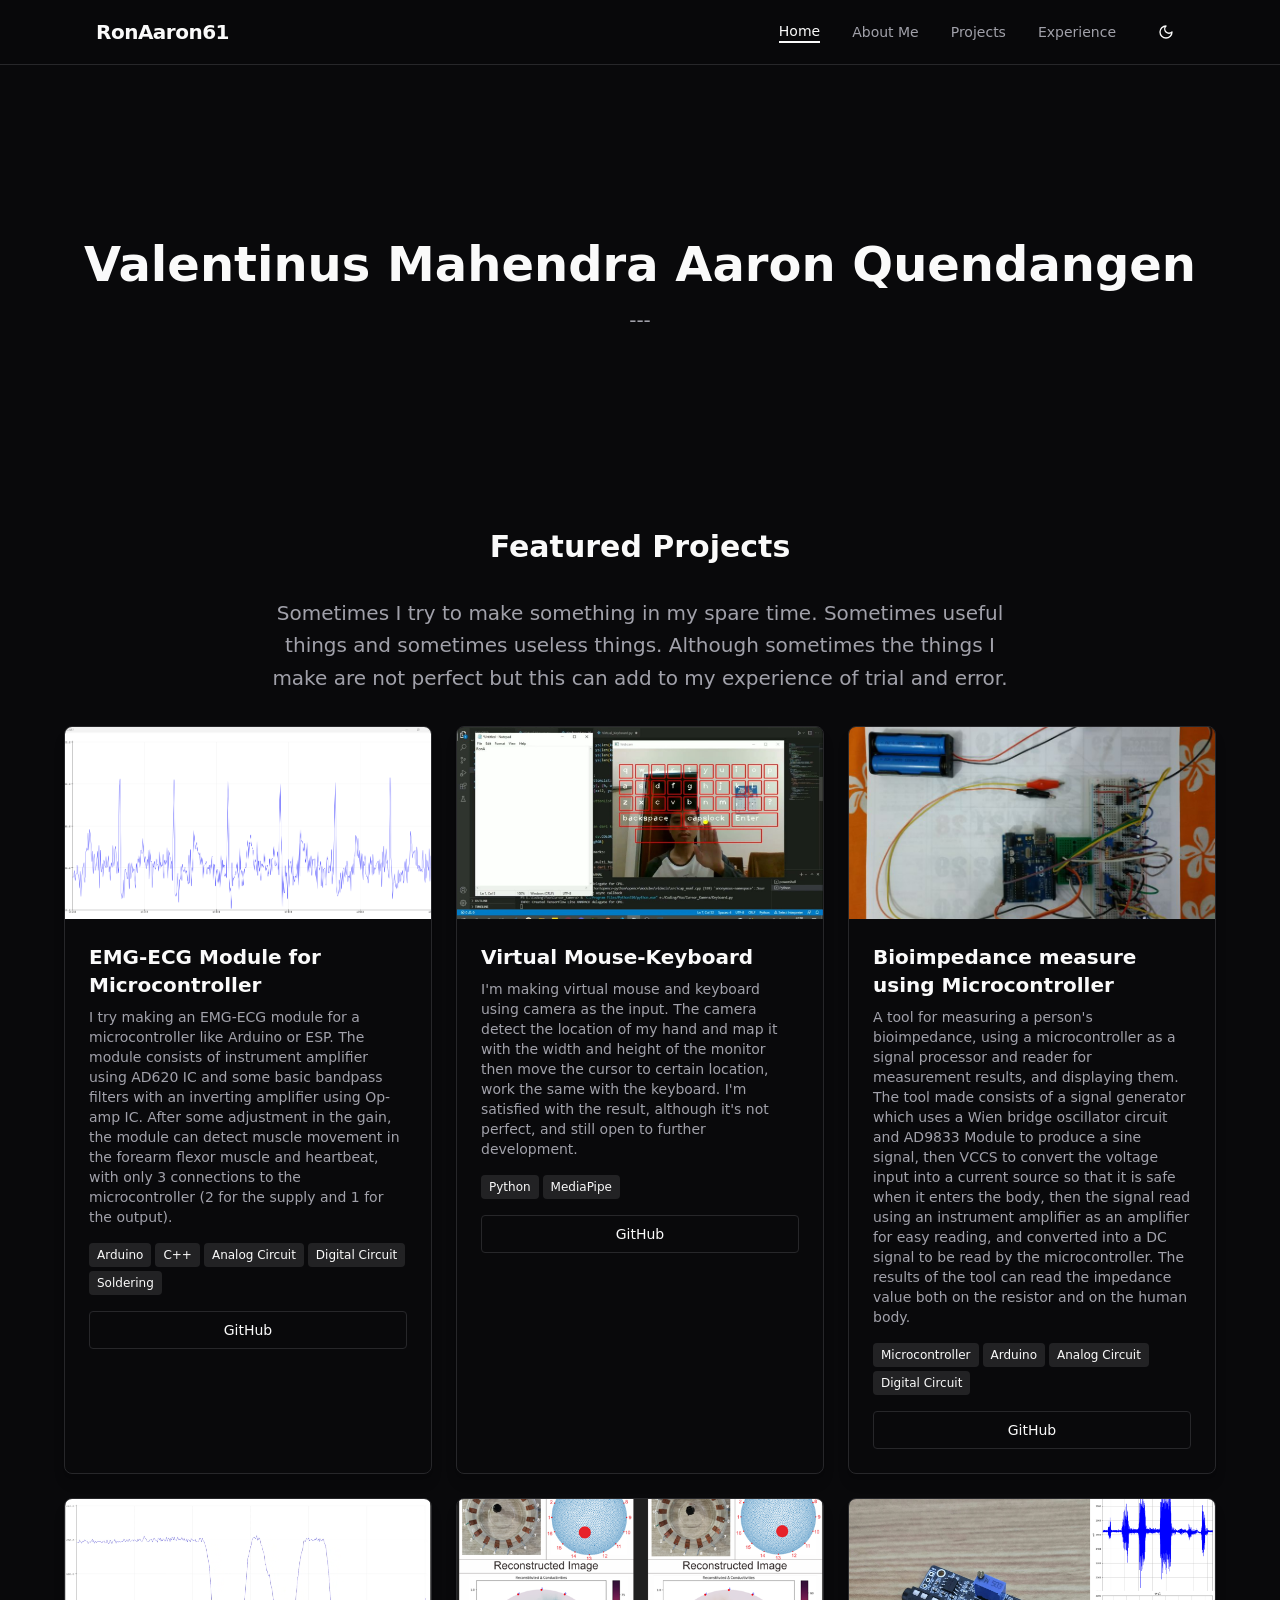
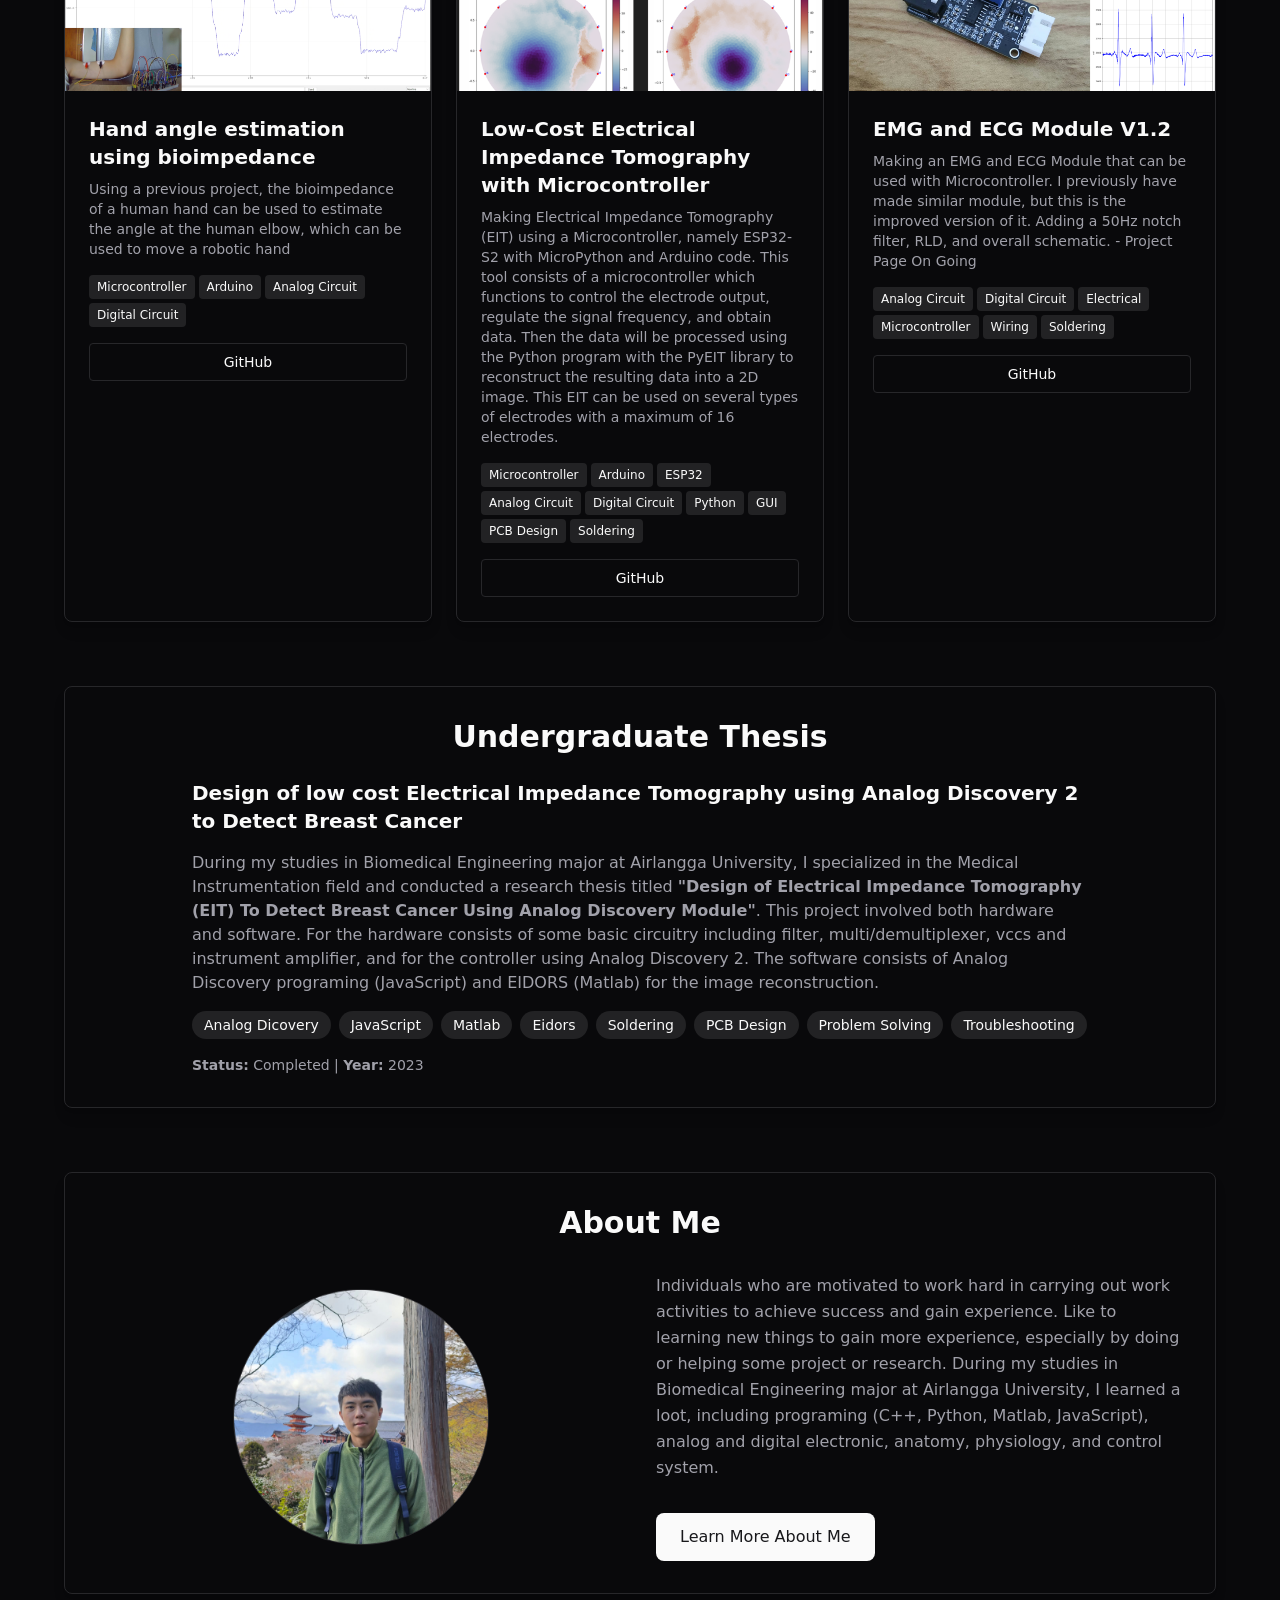
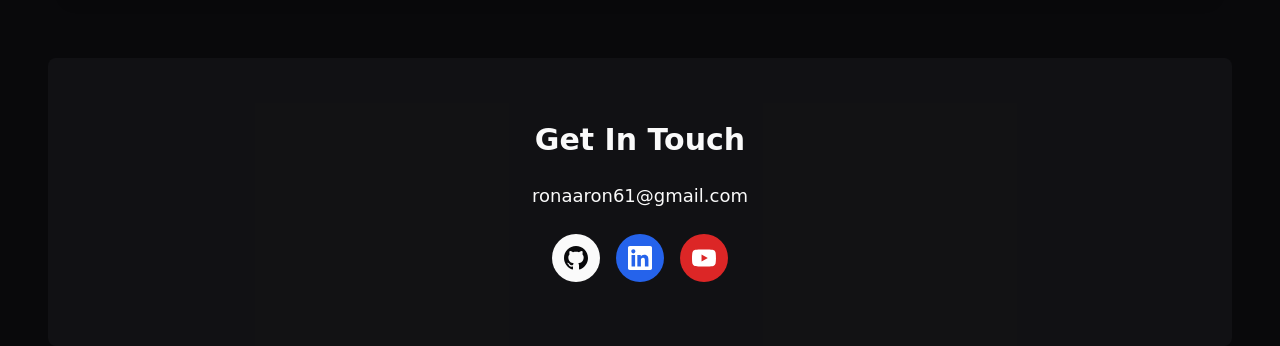
==== commit 60e0d295: "EMG Update" ====
--- a/index.html
+++ b/index.html
@@ -15,7 +15,7 @@
   <meta property="og:description" content="vmaq" />
   <meta property="og:type" content="website" />
   <meta property="og:image" content="/logo_placeholder.ico" />
-  <script type="module" crossorigin src="/assets/index-pd-l_wAe.js"></script>
+  <script type="module" crossorigin src="/assets/index-3b4dU5R6.js"></script>
   <link rel="stylesheet" crossorigin href="/assets/index-LeAjo-FJ.css">
 </head>
 
